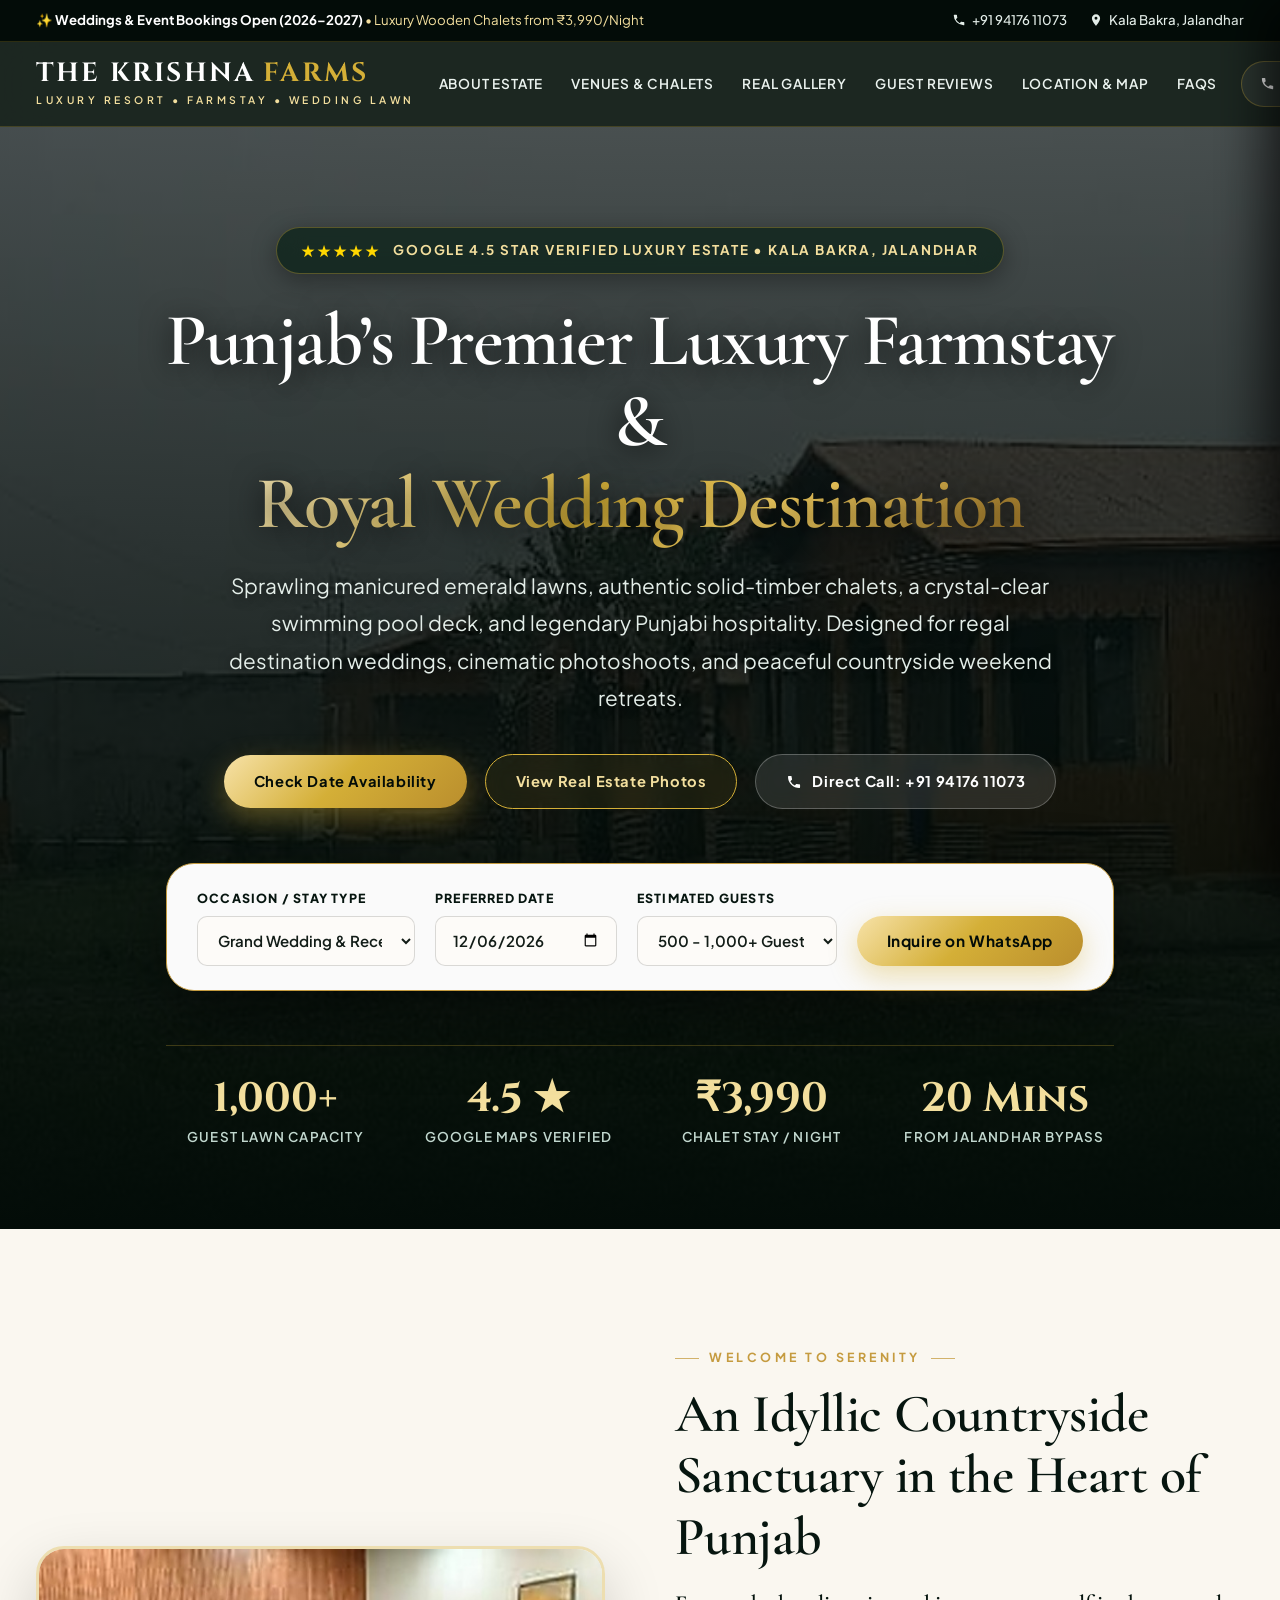
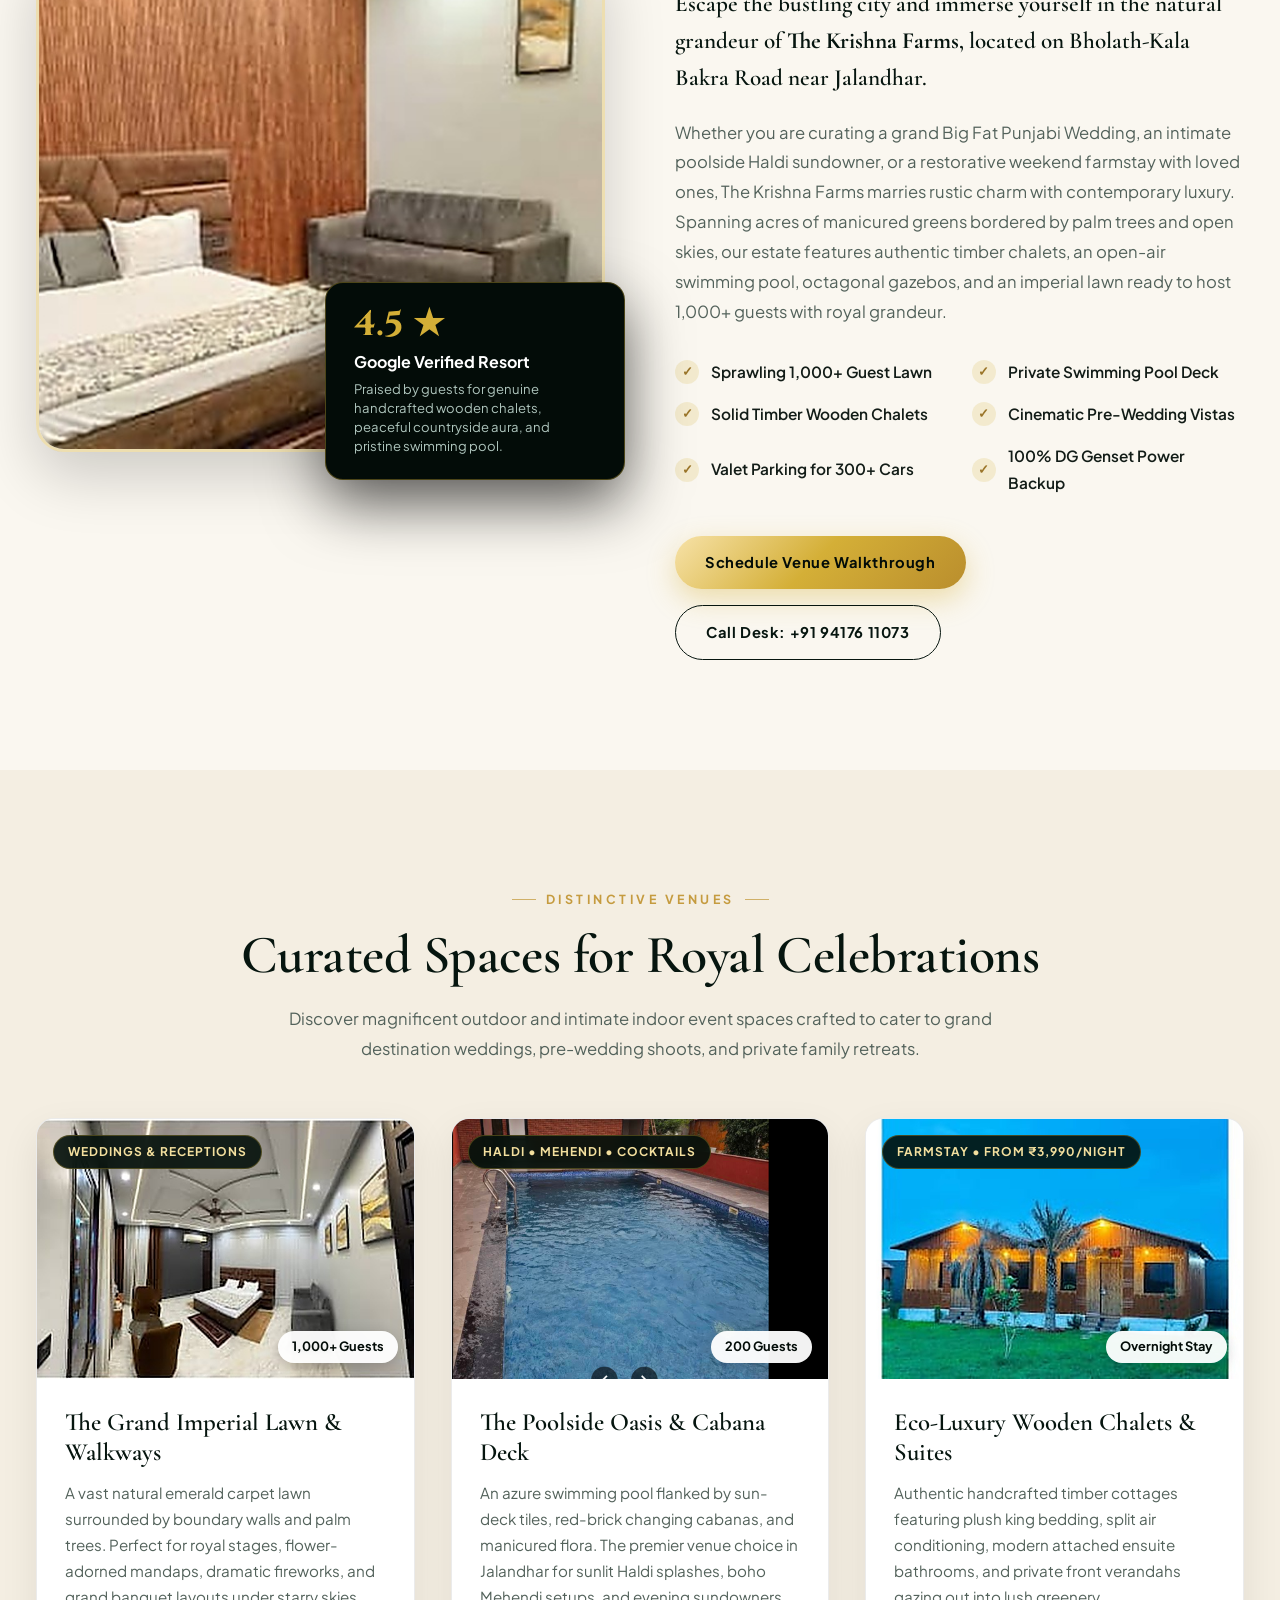
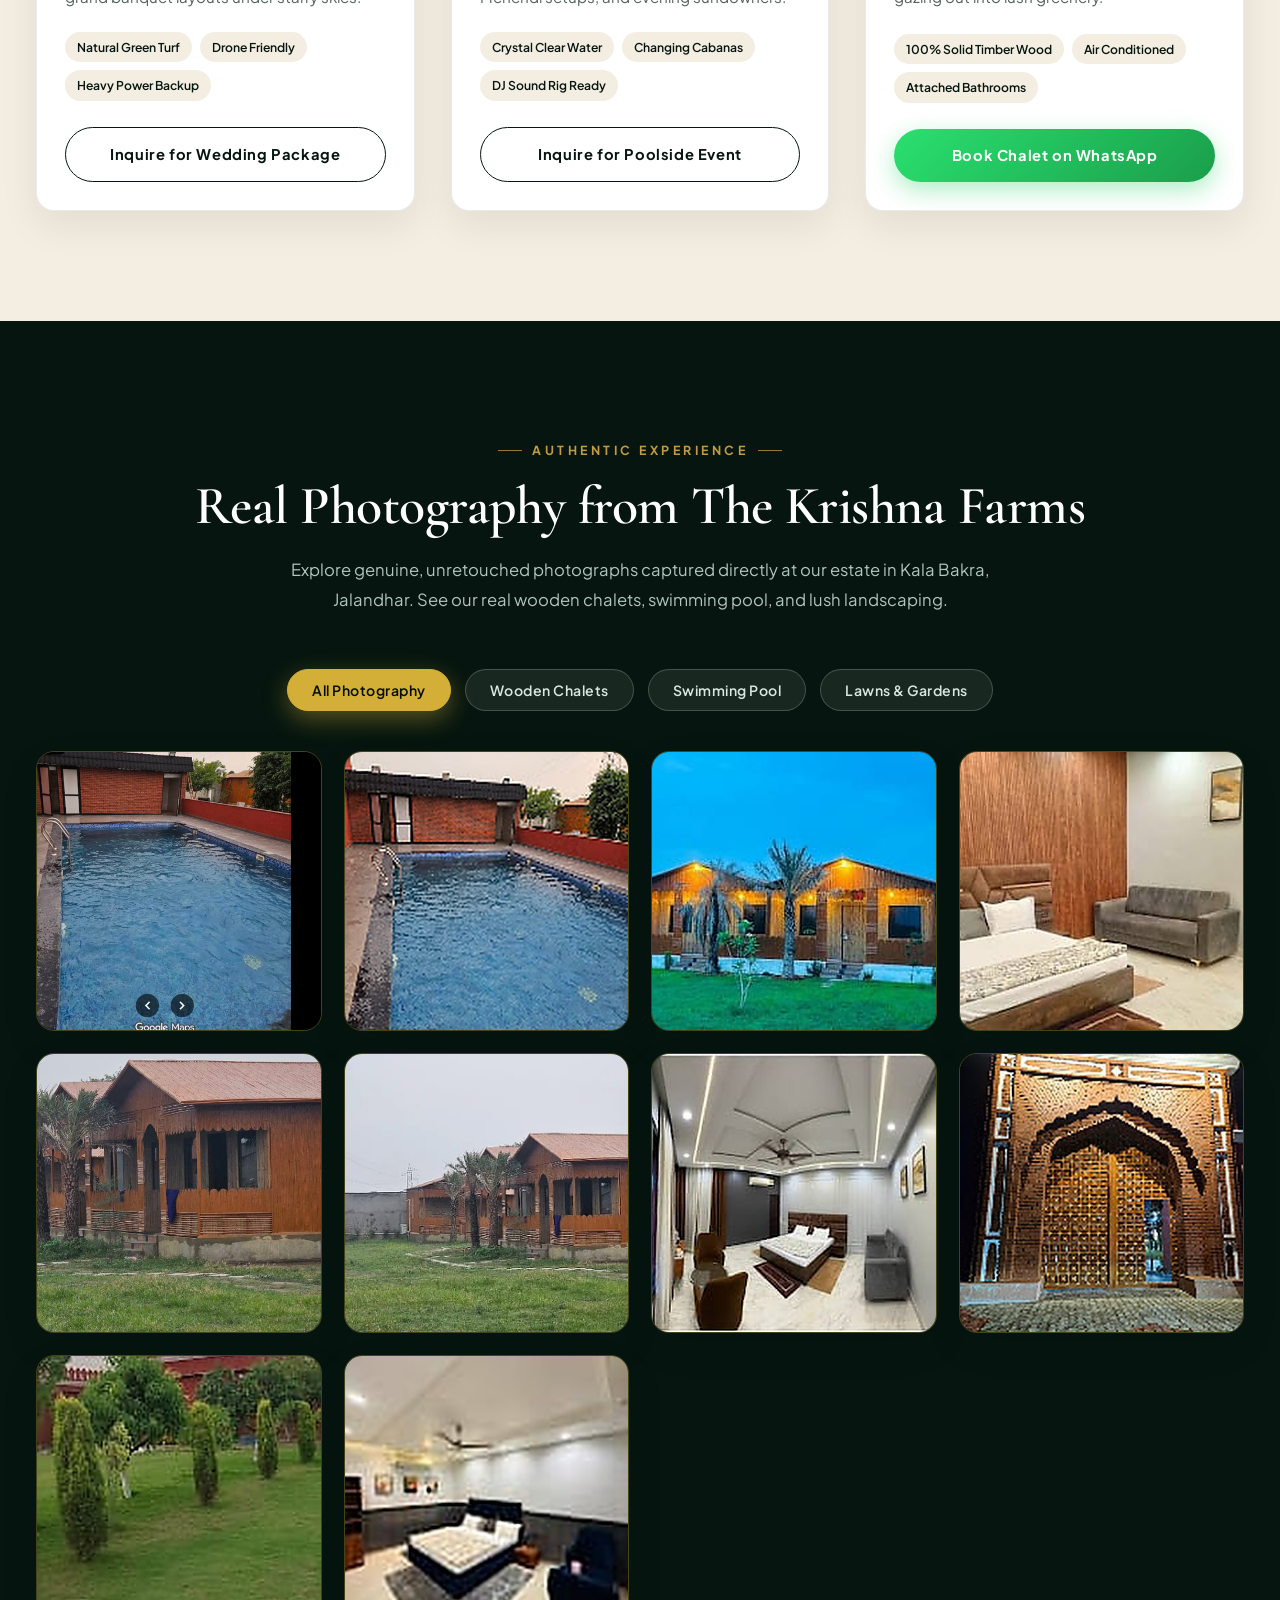
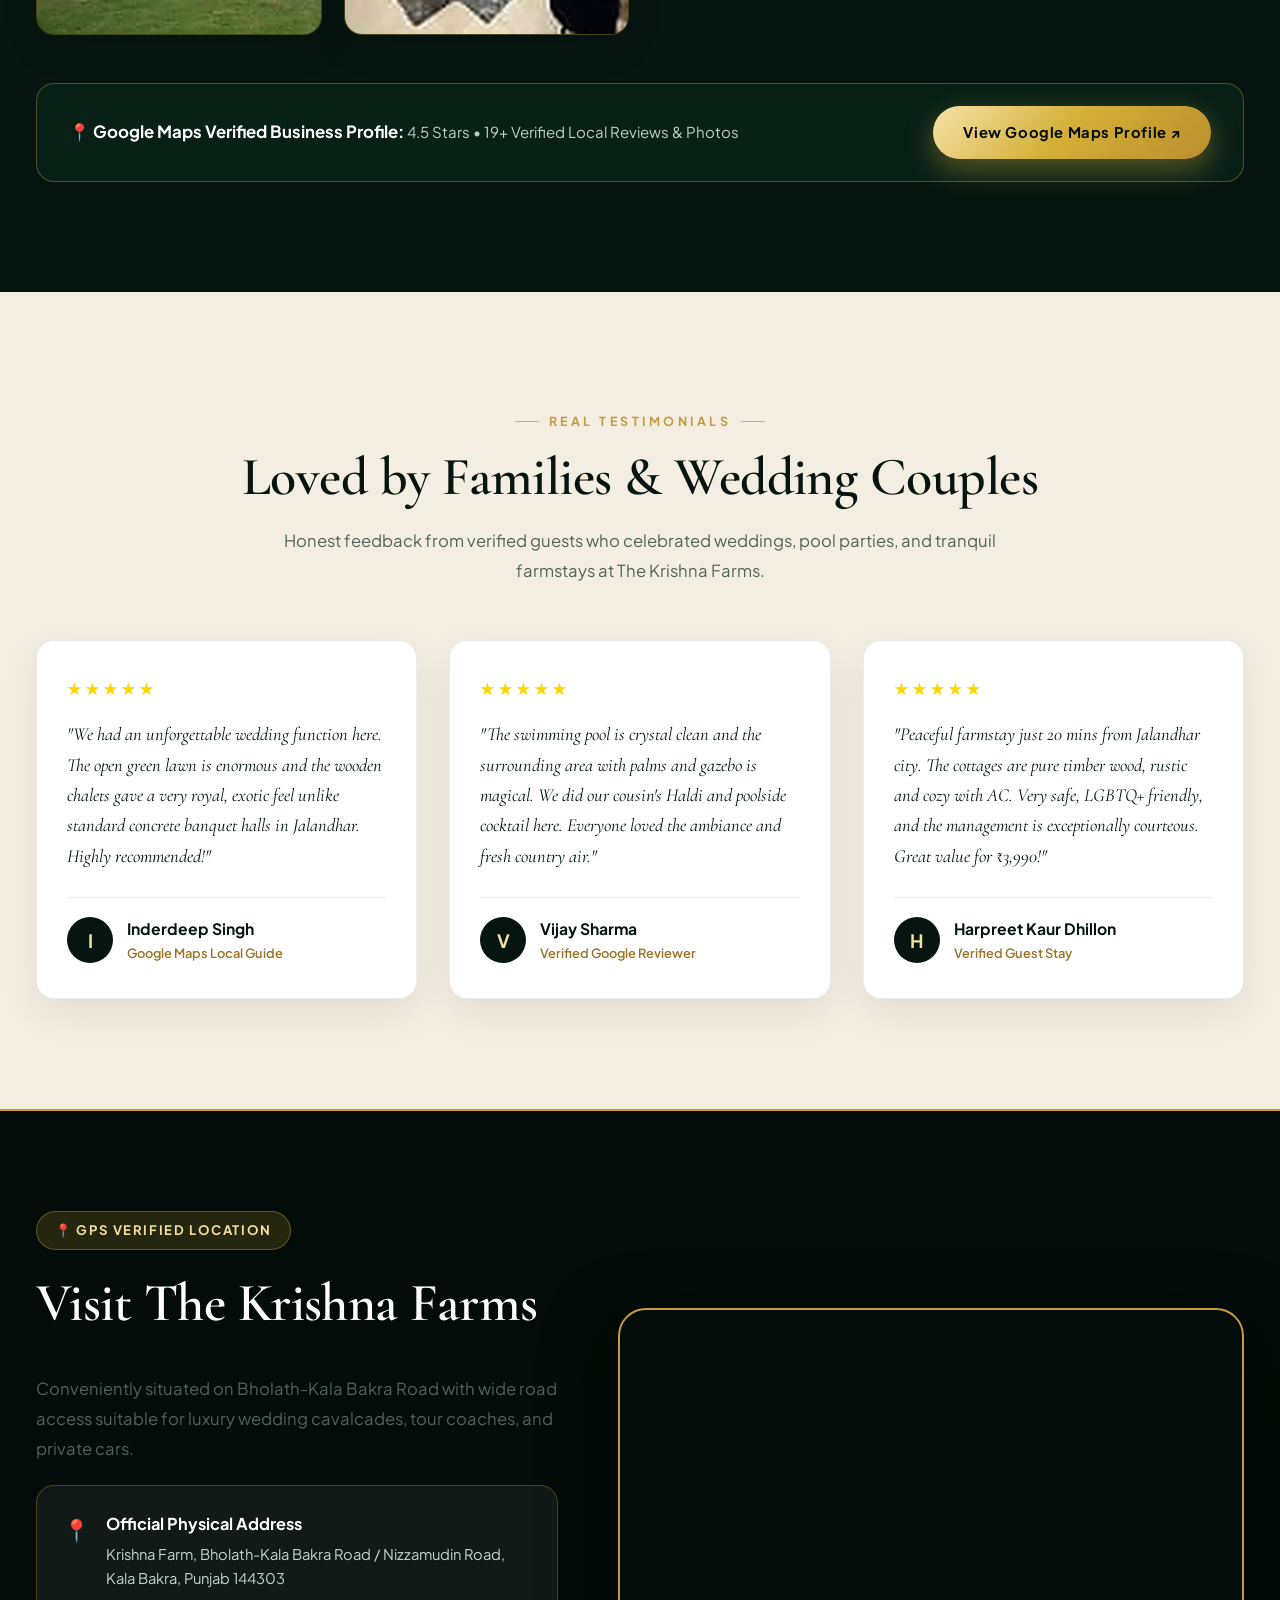
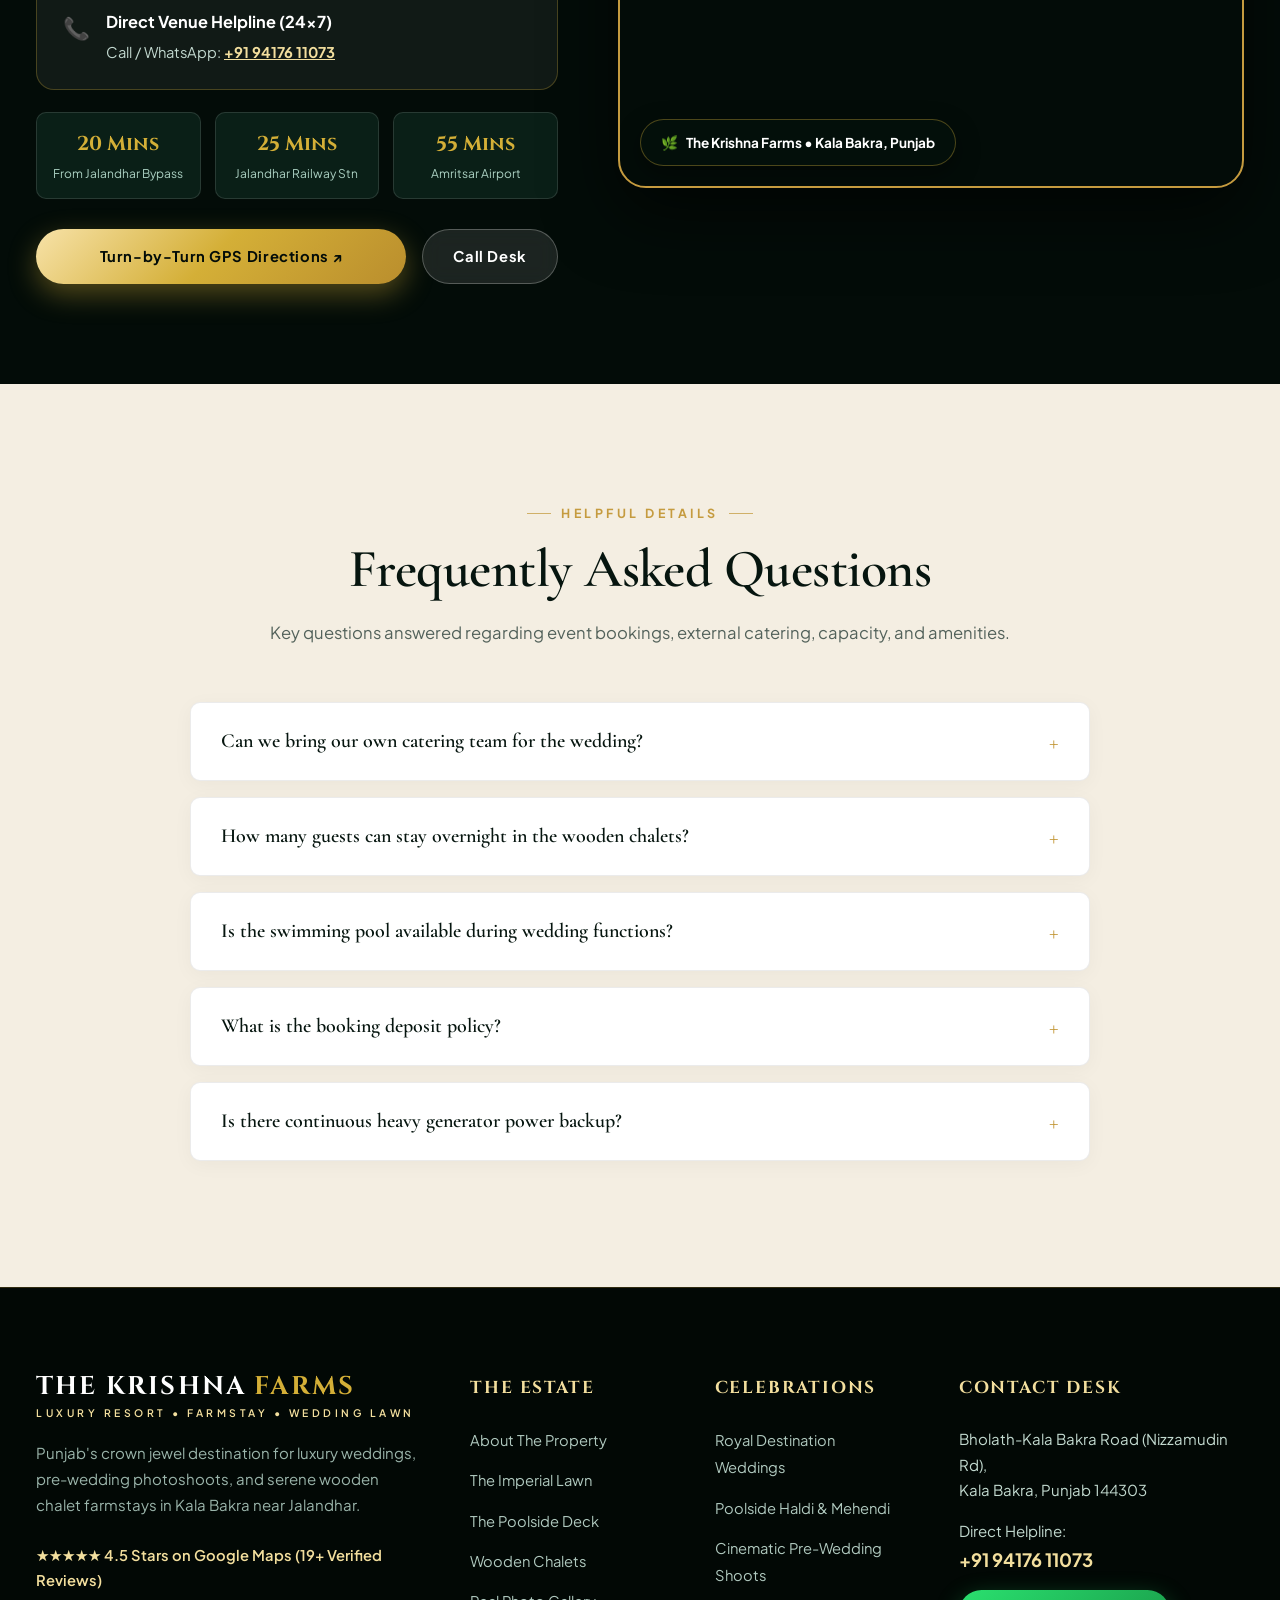
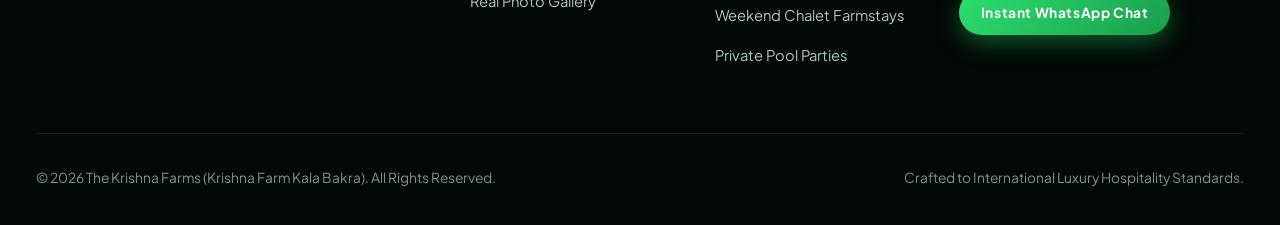
==== index.html @ 69883594 "Initial release: Luxury resort website for The Krishna Farms" ====
<!DOCTYPE html>
<html lang="en">
<head>
  <meta charset="UTF-8">
  <meta name="viewport" content="width=device-width, initial-scale=1.0, maximum-scale=5.0">
  
  <!-- Primary SEO Meta Tags -->
  <title>The Krishna Farms | Luxury Resort, Grand Wedding Estate &amp; Wooden Chalets in Jalandhar</title>
  <meta name="description" content="Welcome to The Krishna Farms, Kala Bakra, Jalandhar. Premier luxury destination wedding venue, sprawling open-air party lawn, crystal swimming pool, and authentic wooden farmstay chalets from ₹3,990/night. Call +91 94176 11073.">
  <meta name="keywords" content="The Krishna Farms, Krishna Farm Jalandhar, Krishna Farm Kala Bakra, Best resort in Jalandhar, luxury wedding venue Jalandhar, marriage palace Jalandhar, resort with swimming pool in Jalandhar, wooden chalets Punjab, farmstay Jalandhar, pre-wedding shoot location Punjab">
  <meta name="author" content="The Krishna Farms">
  <meta name="robots" content="index, follow, max-image-preview:large, max-snippet:-1, max-video-preview:-1">
  <link rel="canonical" href="https://thekrishnafarms.com/">

  <!-- Open Graph / WhatsApp / Social Sharing -->
  <meta property="og:type" content="website">
  <meta property="og:url" content="https://thekrishnafarms.com/">
  <meta property="og:title" content="The Krishna Farms | Luxury Wedding Resort &amp; Farmstay in Jalandhar">
  <meta property="og:description" content="Experience royal celebrations at The Krishna Farms, Kala Bakra, Jalandhar. Lush manicured lawns, handcrafted wooden cottages, crystal pool deck, and authentic Punjabi hospitality. Call +91 94176 11073.">
  <meta property="og:image" content="assets/whatsapp_hero_cottages.jpg">
  <meta property="og:locale" content="en_IN">

  <!-- Twitter Card -->
  <meta name="twitter:card" content="summary_large_image">
  <meta name="twitter:title" content="The Krishna Farms - Luxury Resort &amp; Wedding Estate">
  <meta name="twitter:description" content="Sprawling green lawns, pool deck, wooden chalets, and royal hospitality at Kala Bakra, Jalandhar, Punjab. Call +91 94176 11073.">
  <meta name="twitter:image" content="assets/whatsapp_hero_cottages.jpg">

  <!-- Google Fonts Preconnect -->
  <link rel="preconnect" href="https://fonts.googleapis.com">
  <link rel="preconnect" href="https://fonts.gstatic.com" crossorigin>

  <!-- Stylesheet -->
  <link rel="stylesheet" href="styles.css">

  <!-- Favicon -->
  <link rel="icon" type="image/svg+xml" href="data:image/svg+xml,<svg xmlns='http://www.w3.org/2000/svg' viewBox='0 0 100 100'><text y='.9em' font-size='90'>🌿</text></svg>">

  <!-- Schema.org JSON-LD Structured Data for Local Business & Resort -->
  <script type="application/ld+json">
  {
    "@context": "https://schema.org",
    "@graph": [
      {
        "@type": ["Resort", "LodgingBusiness", "EventVenue"],
        "@id": "https://thekrishnafarms.com/#business",
        "name": "The Krishna Farms",
        "alternateName": ["Krishna Farm", "Krishna Farm Kala Bakra", "The Krishna Farms Jalandhar"],
        "url": "https://thekrishnafarms.com/",
        "logo": "https://thekrishnafarms.com/assets/whatsapp_hero_cottages.jpg",
        "image": [
          "assets/whatsapp_hero_cottages.jpg",
          "assets/whatsapp_pool_deck.jpg",
          "assets/whatsapp_chalet_exterior.jpg",
          "assets/whatsapp_lawn_path.jpg"
        ],
        "description": "The Krishna Farms is Punjab's premier luxury wedding resort, party lawn, and farmstay located on Bholath-Kala Bakra Road near Jalandhar. Featuring authentic wooden chalets, swimming pool, and sprawling landscaped lawns for 1000+ guests.",
        "telephone": "+91-9417611073",
        "priceRange": "₹3,990 - ₹2,50,000",
        "currenciesAccepted": "INR",
        "paymentAccepted": "Cash, Credit Card, UPI, Net Banking",
        "address": {
          "@type": "PostalAddress",
          "streetAddress": "Bholath-Kala Bakra Road, Nizzamudin Road",
          "addressLocality": "Kala Bakra, near Jalandhar",
          "addressRegion": "Punjab",
          "postalCode": "144303",
          "addressCountry": "IN"
        },
        "geo": {
          "@type": "GeoCoordinates",
          "latitude": 31.4767713,
          "longitude": 75.6214251
        },
        "hasMap": "https://maps.google.com/?q=31.4767713,75.6214251",
        "aggregateRating": {
          "@type": "AggregateRating",
          "ratingValue": "4.5",
          "reviewCount": "19",
          "bestRating": "5",
          "worstRating": "1"
        },
        "amenityFeature": [
          { "@type": "LocationFeatureSpecification", "name": "Swimming Pool", "value": true },
          { "@type": "LocationFeatureSpecification", "name": "Grand Wedding Lawn (1000+ Capacity)", "value": true },
          { "@type": "LocationFeatureSpecification", "name": "Eco-Luxury Wooden Chalets", "value": true },
          { "@type": "LocationFeatureSpecification", "name": "Free Valet Parking", "value": true },
          { "@type": "LocationFeatureSpecification", "name": "Pre-Wedding Shoot Location", "value": true },
          { "@type": "LocationFeatureSpecification", "name": "Air Conditioned Cottages", "value": true },
          { "@type": "LocationFeatureSpecification", "name": "Power Backup & DG Sets", "value": true }
        ],
        "openingHoursSpecification": [
          {
            "@type": "OpeningHoursSpecification",
            "dayOfWeek": ["Monday", "Tuesday", "Wednesday", "Thursday", "Friday", "Saturday", "Sunday"],
            "opens": "00:00",
            "closes": "23:59"
          }
        ]
      },
      {
        "@type": "FAQPage",
        "@id": "https://thekrishnafarms.com/#faq",
        "mainEntity": [
          {
            "@type": "Question",
            "name": "Where is The Krishna Farms located?",
            "acceptedAnswer": {
              "@type": "Answer",
              "text": "The Krishna Farms is located on Bholath-Kala Bakra Road (Nizzamudin Road), Kala Bakra, Punjab 144303, just 20 minutes from the Jalandhar bypass."
            }
          },
          {
            "@type": "Question",
            "name": "What is the direct phone number to book The Krishna Farms?",
            "acceptedAnswer": {
              "@type": "Answer",
              "text": "You can directly call or WhatsApp our venue manager at +91 94176 11073 for bookings and site visits."
            }
          }
        ]
      }
    ]
  }
  </script>
</head>
<body>

  <!-- Top Announcement Ribbon -->
  <div class="top-bar-ribbon">
    <div class="container top-bar-inner">
      <div class="top-promo-tag">
        <span>✨ <strong>Weddings &amp; Event Bookings Open (2026–2027)</strong> • Luxury Wooden Chalets from ₹3,990/Night</span>
      </div>
      <div class="top-bar-contacts">
        <a href="tel:+919417611073" class="top-bar-item">
          <svg width="14" height="14" fill="currentColor" viewBox="0 0 24 24"><path d="M6.62 10.79a15.05 15.05 0 006.59 6.59l2.2-2.2a1 1 0 011.02-.24 11.72 11.72 0 003.68.59 1 1 0 011 1V20a1 1 0 01-1 1A17 17 0 013 4a1 1 0 011-1h3.5a1 1 0 011 1 11.72 11.72 0 00.59 3.68 1 1 0 01-.24 1.02l-2.23 2.09z"/></svg>
          +91 94176 11073
        </a>
        <a href="#location" class="top-bar-item">
          <svg width="14" height="14" fill="currentColor" viewBox="0 0 24 24"><path d="M12 2C8.13 2 5 5.13 5 9c0 5.25 7 13 7 13s7-7.75 7-13c0-3.87-3.13-7-7-7zm0 9.5a2.5 2.5 0 010-5 2.5 2.5 0 010 5z"/></svg>
          Kala Bakra, Jalandhar
        </a>
      </div>
    </div>
  </div>

  <!-- Site Header & Navigation (Clean, Non-Collapsing US Luxury Standard) -->
  <header class="site-header" id="siteHeader">
    <div class="container header-container">
      <a href="#" class="brand-identity">
        <span class="logo-main">THE KRISHNA <span>FARMS</span></span>
        <span class="logo-sub">Luxury Resort • Farmstay • Wedding Lawn</span>
      </a>

      <!-- Desktop Navigation -->
      <nav>
        <ul class="desktop-nav-menu">
          <li><a href="#about" class="nav-link-item">About Estate</a></li>
          <li><a href="#venues" class="nav-link-item">Venues &amp; Chalets</a></li>
          <li><a href="#gallery" class="nav-link-item">Real Gallery</a></li>
          <li><a href="#reviews" class="nav-link-item">Guest Reviews</a></li>
          <li><a href="#location" class="nav-link-item">Location &amp; Map</a></li>
          <li><a href="#faq" class="nav-link-item">FAQs</a></li>
        </ul>
      </nav>

      <!-- Action Buttons -->
      <div class="header-actions">
        <a href="tel:+919417611073" class="phone-quick-chip">
          <svg width="15" height="15" fill="currentColor" viewBox="0 0 24 24"><path d="M6.62 10.79a15.05 15.05 0 006.59 6.59l2.2-2.2a1 1 0 011.02-.24 11.72 11.72 0 003.68.59 1 1 0 011 1V20a1 1 0 01-1 1A17 17 0 013 4a1 1 0 011-1h3.5a1 1 0 011 1 11.72 11.72 0 00.59 3.68 1 1 0 01-.24 1.02l-2.23 2.09z"/></svg>
          +91 94176 11073
        </a>

        <a href="https://wa.me/919417611073?text=Hello%20The%20Krishna%20Farms,%20I%20would%20like%20to%20inquire%20about%20booking%20dates%20and%20rates" target="_blank" class="btn btn-gold" id="headerCtaBtn">
          Reserve Dates
        </a>

        <button class="mobile-menu-trigger" id="mobileMenuOpen" aria-label="Open Navigation">
          <span>☰</span>
          <span>Menu</span>
        </button>
      </div>
    </div>
  </header>

  <!-- Mobile Luxury Slide-Out Drawer -->
  <div class="mobile-drawer-overlay" id="drawerOverlay"></div>
  <aside class="mobile-drawer" id="mobileDrawer" aria-label="Mobile Navigation">
    <div class="drawer-top">
      <div class="brand-identity">
        <span class="logo-main" style="font-size:1.35rem;">THE KRISHNA <span>FARMS</span></span>
        <span class="logo-sub">Kala Bakra, Jalandhar</span>
      </div>
      <button class="drawer-close-btn" id="mobileMenuClose" aria-label="Close Navigation">✕</button>
    </div>

    <ul class="drawer-menu-list">
      <li><a href="#about" class="drawer-link">About The Estate <span>→</span></a></li>
      <li><a href="#venues" class="drawer-link">Venues &amp; Chalets <span>→</span></a></li>
      <li><a href="#gallery" class="drawer-link">Real Photo Gallery <span>→</span></a></li>
      <li><a href="#reviews" class="drawer-link">Guest Reviews (4.5★) <span>→</span></a></li>
      <li><a href="#location" class="drawer-link">Google Maps &amp; Directions <span>→</span></a></li>
      <li><a href="#faq" class="drawer-link">Frequently Asked Questions <span>→</span></a></li>
    </ul>

    <div class="drawer-ctas">
      <a href="tel:+919417611073" class="btn btn-gold" style="width:100%;">
        <svg width="16" height="16" fill="currentColor" viewBox="0 0 24 24"><path d="M6.62 10.79a15.05 15.05 0 006.59 6.59l2.2-2.2a1 1 0 011.02-.24 11.72 11.72 0 003.68.59 1 1 0 011 1V20a1 1 0 01-1 1A17 17 0 013 4a1 1 0 011-1h3.5a1 1 0 011 1 11.72 11.72 0 00.59 3.68 1 1 0 01-.24 1.02l-2.23 2.09z"/></svg>
        Call +91 94176 11073
      </a>
      <a href="https://wa.me/919417611073?text=Hello%20The%20Krishna%20Farms,%20I%20am%20interested%20in%20visiting%20the%20property" target="_blank" class="btn btn-whatsapp" style="width:100%;">
        Chat on WhatsApp
      </a>
    </div>
  </aside>

  <!-- Hero Section -->
  <section class="hero-experience" id="home">
    <div class="container hero-box">
      <div class="hero-trust-badge">
        <span class="stars">★★★★★</span>
        <span class="text">Google 4.5 Star Verified Luxury Estate • Kala Bakra, Jalandhar</span>
      </div>

      <h1 class="hero-headline">
        Punjab’s Premier Luxury Farmstay &amp; <br>
        <span class="gold-text">Royal Wedding Destination</span>
      </h1>

      <p class="hero-lead">
        Sprawling manicured emerald lawns, authentic solid-timber chalets, a crystal-clear swimming pool deck, and legendary Punjabi hospitality. Designed for regal destination weddings, cinematic photoshoots, and peaceful countryside weekend retreats.
      </p>

      <div class="hero-cta-group">
        <a href="https://wa.me/919417611073?text=Hello%20The%20Krishna%20Farms,%20I%20am%20planning%20an%20event%20and%20would%20like%20to%20check%20availability%20and%20rates" target="_blank" class="btn btn-gold">
          Check Date Availability
        </a>
        <a href="#gallery" class="btn btn-outline-gold">
          View Real Estate Photos
        </a>
        <a href="tel:+919417611073" class="btn btn-phone">
          <svg width="16" height="16" fill="currentColor" viewBox="0 0 24 24"><path d="M6.62 10.79a15.05 15.05 0 006.59 6.59l2.2-2.2a1 1 0 011.02-.24 11.72 11.72 0 003.68.59 1 1 0 011 1V20a1 1 0 01-1 1A17 17 0 013 4a1 1 0 011-1h3.5a1 1 0 011 1 11.72 11.72 0 00.59 3.68 1 1 0 01-.24 1.02l-2.23 2.09z"/></svg>
          Direct Call: +91 94176 11073
        </a>
      </div>

      <!-- Quick Concierge Check-in Bar -->
      <div class="concierge-card">
        <form id="heroQuickBookForm" class="concierge-grid">
          <div class="concierge-col">
            <label for="quickEventType" class="concierge-title">Occasion / Stay Type</label>
            <select id="quickEventType" class="concierge-input-control" required>
              <option value="Royal Wedding &amp; Reception">Grand Wedding &amp; Reception (1000+ Guests)</option>
              <option value="Poolside Haldi / Mehendi">Poolside Haldi / Mehendi Sundowner</option>
              <option value="Wooden Chalet Farmstay">Wooden Chalet Farmstay (₹3,990/Night)</option>
              <option value="Pre-Wedding Shoot">Cinematic Pre-Wedding Shoot</option>
              <option value="Private Pool Party">Private Pool Party &amp; DJ Night</option>
            </select>
          </div>

          <div class="concierge-col">
            <label for="quickDate" class="concierge-title">Preferred Date</label>
            <input type="date" id="quickDate" class="concierge-input-control" required>
          </div>

          <div class="concierge-col">
            <label for="quickGuests" class="concierge-title">Estimated Guests</label>
            <select id="quickGuests" class="concierge-input-control">
              <option value="2-10 Guests (Farmstay)">2 - 10 Guests (Chalet Stay)</option>
              <option value="50-150 Guests (Party / Haldi)">50 - 150 Guests (Party / Haldi)</option>
              <option value="200-500 Guests">200 - 500 Guests</option>
              <option value="500-1000+ Guests (Royal Wedding)" selected>500 - 1,000+ Guests (Wedding)</option>
            </select>
          </div>

          <button type="submit" class="btn btn-gold concierge-action-btn">
            Inquire on WhatsApp
          </button>
        </form>
      </div>

      <!-- Hero Key Prestige Numbers -->
      <div class="hero-prestige-ribbon">
        <div class="prestige-box">
          <span class="prestige-number">1,000+</span>
          <span class="prestige-label">Guest Lawn Capacity</span>
        </div>
        <div class="prestige-box">
          <span class="prestige-number">4.5 ★</span>
          <span class="prestige-label">Google Maps Verified</span>
        </div>
        <div class="prestige-box">
          <span class="prestige-number">₹3,990</span>
          <span class="prestige-label">Chalet Stay / Night</span>
        </div>
        <div class="prestige-box">
          <span class="prestige-number">20 Mins</span>
          <span class="prestige-label">From Jalandhar Bypass</span>
        </div>
      </div>
    </div>
  </section>

  <!-- About Estate Section -->
  <section class="section-space" id="about">
    <div class="container">
      <div class="about-showcase-grid reveal-on-scroll">
        <div class="about-gallery-stack">
          <div class="about-hero-image-wrap">
            <img src="assets/chalet_timber_facade.jpg" alt="The Krishna Farms handcrafted timber wooden chalet in Kala Bakra Jalandhar" loading="lazy">
          </div>
          <div class="about-floating-card">
            <div class="rating">4.5 ★</div>
            <div class="heading">Google Verified Resort</div>
            <p class="detail">Praised by guests for genuine handcrafted wooden chalets, peaceful countryside aura, and pristine swimming pool.</p>
          </div>
        </div>

        <div class="about-text-column">
          <span class="luxury-tag">Welcome to Serenity</span>
          <h2 class="section-title">An Idyllic Countryside Sanctuary in the Heart of Punjab</h2>
          <p class="lead-text">
            Escape the bustling city and immerse yourself in the natural grandeur of <strong>The Krishna Farms</strong>, located on Bholath-Kala Bakra Road near Jalandhar.
          </p>
          <p class="section-desc" style="margin-bottom:20px;">
            Whether you are curating a grand Big Fat Punjabi Wedding, an intimate poolside Haldi sundowner, or a restorative weekend farmstay with loved ones, The Krishna Farms marries rustic charm with contemporary luxury. Spanning acres of manicured greens bordered by palm trees and open skies, our estate features authentic timber chalets, an open-air swimming pool, octagonal gazebos, and an imperial lawn ready to host 1,000+ guests with royal grandeur.
          </p>

          <div class="amenity-pillars-grid">
            <div class="pillar-item">
              <span class="pillar-bullet">✓</span>
              <span>Sprawling 1,000+ Guest Lawn</span>
            </div>
            <div class="pillar-item">
              <span class="pillar-bullet">✓</span>
              <span>Private Swimming Pool Deck</span>
            </div>
            <div class="pillar-item">
              <span class="pillar-bullet">✓</span>
              <span>Solid Timber Wooden Chalets</span>
            </div>
            <div class="pillar-item">
              <span class="pillar-bullet">✓</span>
              <span>Cinematic Pre-Wedding Vistas</span>
            </div>
            <div class="pillar-item">
              <span class="pillar-bullet">✓</span>
              <span>Valet Parking for 300+ Cars</span>
            </div>
            <div class="pillar-item">
              <span class="pillar-bullet">✓</span>
              <span>100% DG Genset Power Backup</span>
            </div>
          </div>

          <div style="display:flex; flex-wrap:wrap; gap:16px;">
            <a href="https://wa.me/919417611073?text=Hello%20The%20Krishna%20Farms,%20I%20want%20to%20plan%20a%20personal%20venue%20walkthrough" target="_blank" class="btn btn-gold">
              Schedule Venue Walkthrough
            </a>
            <a href="tel:+919417611073" class="btn btn-outline-dark">
              Call Desk: +91 94176 11073
            </a>
          </div>
        </div>
      </div>
    </div>
  </section>

  <!-- Venues & Spaces (Using Enhanced WhatsApp Photography) -->
  <section class="section-space surface-sand" id="venues">
    <div class="container">
      <div class="section-header reveal-on-scroll">
        <span class="luxury-tag">Distinctive Venues</span>
        <h2 class="section-title">Curated Spaces for Royal Celebrations</h2>
        <p class="section-desc">
          Discover magnificent outdoor and intimate indoor event spaces crafted to cater to grand destination weddings, pre-wedding shoots, and private family retreats.
        </p>
      </div>

      <div class="venues-card-grid">
        <!-- Venue 1: Imperial Wedding Lawn -->
        <article class="venue-card-item reveal-on-scroll">
          <div class="venue-visual-frame">
            <img src="assets/whatsapp_lawn_path.jpg" alt="The Imperial Wedding Lawn and Stone Pathway at Krishna Farm" loading="lazy">
            <span class="venue-pill-badge">Weddings &amp; Receptions</span>
            <span class="venue-guest-pill">1,000+ Guests</span>
          </div>
          <div class="venue-body">
            <h3 class="venue-title">The Grand Imperial Lawn &amp; Walkways</h3>
            <p class="venue-narrative">
              A vast natural emerald carpet lawn surrounded by boundary walls and palm trees. Perfect for royal stages, flower-adorned mandaps, dramatic fireworks, and grand banquet layouts under starry skies.
            </p>
            <div class="venue-pills-wrap">
              <span class="venue-micro-tag">Natural Green Turf</span>
              <span class="venue-micro-tag">Drone Friendly</span>
              <span class="venue-micro-tag">Heavy Power Backup</span>
            </div>
            <a href="https://wa.me/919417611073?text=Hello%20The%20Krishna%20Farms,%20I%20want%20to%20inquire%20about%20booking%20the%20Grand%20Lawn%20for%20a%20wedding" target="_blank" class="btn btn-outline-dark" style="margin-top:auto;">
              Inquire for Wedding Package
            </a>
          </div>
        </article>

        <!-- Venue 2: Poolside Oasis -->
        <article class="venue-card-item reveal-on-scroll">
          <div class="venue-visual-frame">
            <img src="assets/pool_crystal_deck.png" alt="Crystal Swimming Pool Deck at The Krishna Farms" loading="lazy">
            <span class="venue-pill-badge">Haldi • Mehendi • Cocktails</span>
            <span class="venue-guest-pill">200 Guests</span>
          </div>
          <div class="venue-body">
            <h3 class="venue-title">The Poolside Oasis &amp; Cabana Deck</h3>
            <p class="venue-narrative">
              An azure swimming pool flanked by sun-deck tiles, red-brick changing cabanas, and manicured flora. The premier venue choice in Jalandhar for sunlit Haldi splashes, boho Mehendi setups, and evening sundowners.
            </p>
            <div class="venue-pills-wrap">
              <span class="venue-micro-tag">Crystal Clear Water</span>
              <span class="venue-micro-tag">Changing Cabanas</span>
              <span class="venue-micro-tag">DJ Sound Rig Ready</span>
            </div>
            <a href="https://wa.me/919417611073?text=Hello%20The%20Krishna%20Farms,%20I%20am%20interested%20in%20booking%20the%20Poolside%20Deck%20for%20Haldi/Mehendi" target="_blank" class="btn btn-outline-dark" style="margin-top:auto;">
              Inquire for Poolside Event
            </a>
          </div>
        </article>

        <!-- Venue 3: Eco Wooden Chalets -->
        <article class="venue-card-item reveal-on-scroll">
          <div class="venue-visual-frame">
            <img src="assets/chalet_twilight_illuminated.jpg" alt="Authentic Eco-Luxury Wooden Chalets at Krishna Farm" loading="lazy">
            <span class="venue-pill-badge">Farmstay • From ₹3,990/Night</span>
            <span class="venue-guest-pill">Overnight Stay</span>
          </div>
          <div class="venue-body">
            <h3 class="venue-title">Eco-Luxury Wooden Chalets &amp; Suites</h3>
            <p class="venue-narrative">
              Authentic handcrafted timber cottages featuring plush king bedding, split air conditioning, modern attached ensuite bathrooms, and private front verandahs gazing out into lush greenery.
            </p>
            <div class="venue-pills-wrap">
              <span class="venue-micro-tag">100% Solid Timber Wood</span>
              <span class="venue-micro-tag">Air Conditioned</span>
              <span class="venue-micro-tag">Attached Bathrooms</span>
            </div>
            <a href="https://wa.me/919417611073?text=Hi%20The%20Krishna%20Farms,%20I%20want%20to%20reserve%20a%20wooden%20chalet%20staycation" target="_blank" class="btn btn-whatsapp" style="margin-top:auto;">
              Book Chalet on WhatsApp
            </a>
          </div>
        </article>
      </div>
    </div>
  </section>

  <!-- Real Photo Gallery (Authentic High Quality User Images) -->
  <section class="section-space surface-dark" id="gallery">
    <div class="container">
      <div class="section-header reveal-on-scroll">
        <span class="luxury-tag">Authentic Experience</span>
        <h2 class="section-title">Real Photography from The Krishna Farms</h2>
        <p class="section-desc">
          Explore genuine, unretouched photographs captured directly at our estate in Kala Bakra, Jalandhar. See our real wooden chalets, swimming pool, and lush landscaping.
        </p>
      </div>

      <!-- Filter Tabs -->
      <div class="gallery-tab-row reveal-on-scroll">
        <button class="gallery-filter-tab active" data-filter="all">All Photography</button>
        <button class="gallery-filter-tab" data-filter="chalets">Wooden Chalets</button>
        <button class="gallery-filter-tab" data-filter="pool">Swimming Pool</button>
        <button class="gallery-filter-tab" data-filter="lawn">Lawns &amp; Gardens</button>
      </div>

      <!-- Gallery Grid -->
      <div class="gallery-masonry-grid" id="estateGallery">
        <!-- Pool Photos (ONLY POOL) -->
        <div class="gallery-box-item" data-category="pool" data-src="assets/pool_crystal_deck.png" data-caption="Crystal swimming pool with tiled sun deck, poolside loungers, and red-brick cabanas at The Krishna Farms">
          <img src="assets/pool_crystal_deck.png" alt="Crystal Swimming Pool Deck and Cabanas" loading="lazy">
          <div class="gallery-hover-overlay">
            <h4 class="gallery-item-title">Crystal Pool &amp; Cabana Deck</h4>
            <span class="gallery-action-tag">Click to expand ↗</span>
          </div>
        </div>

        <div class="gallery-box-item" data-category="pool" data-src="assets/pool_blue_water.jpg" data-caption="Clean blue swimming pool water and poolside deck for cocktail and Haldi parties">
          <img src="assets/pool_blue_water.jpg" alt="Swimming Pool Azure Waters" loading="lazy">
          <div class="gallery-hover-overlay">
            <h4 class="gallery-item-title">Azure Pool Waters</h4>
            <span class="gallery-action-tag">Click to expand ↗</span>
          </div>
        </div>

        <!-- Wooden Chalets Photos (ONLY CHALETS / ROOMS) -->
        <div class="gallery-box-item" data-category="chalets" data-src="assets/chalet_twilight_illuminated.jpg" data-caption="Handcrafted wooden chalets illuminated with festive warm lights and front lawn garden">
          <img src="assets/chalet_twilight_illuminated.jpg" alt="Illuminated Wooden Chalets at Dusk" loading="lazy">
          <div class="gallery-hover-overlay">
            <h4 class="gallery-item-title">Illuminated Chalets at Dusk</h4>
            <span class="gallery-action-tag">Click to expand ↗</span>
          </div>
        </div>

        <div class="gallery-box-item" data-category="chalets" data-src="assets/chalet_timber_facade.jpg" data-caption="Solid timber wood chalet exterior suite with private sit-out verandah">
          <img src="assets/chalet_timber_facade.jpg" alt="Timber Wood Chalet Suite" loading="lazy">
          <div class="gallery-hover-overlay">
            <h4 class="gallery-item-title">Solid Timber Chalet Suite</h4>
            <span class="gallery-action-tag">Click to expand ↗</span>
          </div>
        </div>

        <div class="gallery-box-item" data-category="chalets" data-src="assets/chalet_rustic_suite.png" data-caption="Eco-luxury wooden chalets surrounded by nature in Kala Bakra, Jalandhar">
          <img src="assets/chalet_rustic_suite.png" alt="Rustic Countryside Wooden Chalet" loading="lazy">
          <div class="gallery-hover-overlay">
            <h4 class="gallery-item-title">Rustic Countryside Chalet</h4>
            <span class="gallery-action-tag">Click to expand ↗</span>
          </div>
        </div>

        <!-- Lawns & Gardens Photos (ONLY LAWNS / GARDENS / GAZEBO) -->
        <div class="gallery-box-item" data-category="lawn" data-src="assets/lawn_estate_panorama.jpg" data-caption="Grand wedding lawn and rustic pagoda gazebo panorama at The Krishna Farms">
          <img src="assets/lawn_estate_panorama.jpg" alt="Grand Wedding Lawn Panorama" loading="lazy">
          <div class="gallery-hover-overlay">
            <h4 class="gallery-item-title">Grand Wedding Lawn Panorama</h4>
            <span class="gallery-action-tag">Click to expand ↗</span>
          </div>
        </div>

        <div class="gallery-box-item" data-category="lawn" data-src="assets/lawn_stone_walkway.jpg" data-caption="Manicured emerald green lawn with stone pathway and open blue skies">
          <img src="assets/lawn_stone_walkway.jpg" alt="Manicured Wedding Lawn and Stone Pathway" loading="lazy">
          <div class="gallery-hover-overlay">
            <h4 class="gallery-item-title">Emerald Lawn &amp; Walkways</h4>
            <span class="gallery-action-tag">Click to expand ↗</span>
          </div>
        </div>

        <div class="gallery-box-item" data-category="lawn" data-src="assets/gazebo_pagoda_garden.jpg" data-caption="Rustic octagonal pagoda gazebo bordered by lush green shade trees">
          <img src="assets/gazebo_pagoda_garden.jpg" alt="Octagonal Pagoda Gazebo" loading="lazy">
          <div class="gallery-hover-overlay">
            <h4 class="gallery-item-title">Pagoda Gazebo &amp; Trees</h4>
            <span class="gallery-action-tag">Click to expand ↗</span>
          </div>
        </div>

        <div class="gallery-box-item" data-category="lawn" data-src="assets/garden_palms_vertical.jpg" data-caption="Date palms and lush landscaped greenery for cinematic pre-wedding photography">
          <img src="assets/garden_palms_vertical.jpg" alt="Date Palms and Landscaped Greenery" loading="lazy">
          <div class="gallery-hover-overlay">
            <h4 class="gallery-item-title">Date Palms &amp; Greenery</h4>
            <span class="gallery-action-tag">Click to expand ↗</span>
          </div>
        </div>

        <div class="gallery-box-item" data-category="lawn" data-src="assets/estate_arrival_gate.jpg" data-caption="Scenic estate arrival driveway and private gated entry at Kala Bakra, Jalandhar">
          <img src="assets/estate_arrival_gate.jpg" alt="Scenic Estate Arrival Driveway" loading="lazy">
          <div class="gallery-hover-overlay">
            <h4 class="gallery-item-title">Estate Arrival Driveway</h4>
            <span class="gallery-action-tag">Click to expand ↗</span>
          </div>
        </div>
      </div>

      <!-- Google Verified Strip -->
      <div class="google-verified-banner reveal-on-scroll">
        <div>
          <strong style="color:#ffffff; font-size:1.05rem;">📍 Google Maps Verified Business Profile:</strong>
          <span style="color:#b5d4c8; font-size:0.94rem;"> 4.5 Stars • 19+ Verified Local Reviews &amp; Photos</span>
        </div>
        <a href="https://www.google.com/maps/place/Krishna+Farm/@31.4767713,75.6214251,17z/data=!4m6!3m5!1s0x391a55601198fdd1:0x2ca9aba401c0f0ae!8m2!3d31.4767713!4d75.6214251!16s%2Fg%2F11b6_60x6j" target="_blank" class="btn btn-gold">
          View Google Maps Profile ↗
        </a>
      </div>
    </div>
  </section>

  <!-- Google Reviews (Social Proof) -->
  <section class="section-space surface-sand" id="reviews">
    <div class="container">
      <div class="section-header reveal-on-scroll">
        <span class="luxury-tag">Real Testimonials</span>
        <h2 class="section-title">Loved by Families &amp; Wedding Couples</h2>
        <p class="section-desc">
          Honest feedback from verified guests who celebrated weddings, pool parties, and tranquil farmstays at The Krishna Farms.
        </p>
      </div>

      <div class="reviews-grid-row">
        <div class="review-card-item reveal-on-scroll">
          <div class="review-card-stars">★★★★★</div>
          <p class="review-card-quote">
            "We had an unforgettable wedding function here. The open green lawn is enormous and the wooden chalets gave a very royal, exotic feel unlike standard concrete banquet halls in Jalandhar. Highly recommended!"
          </p>
          <div class="reviewer-profile">
            <div class="reviewer-initial">I</div>
            <div>
              <div class="reviewer-fullname">Inderdeep Singh</div>
              <div class="reviewer-badge-info">Google Maps Local Guide</div>
            </div>
          </div>
        </div>

        <div class="review-card-item reveal-on-scroll">
          <div class="review-card-stars">★★★★★</div>
          <p class="review-card-quote">
            "The swimming pool is crystal clean and the surrounding area with palms and gazebo is magical. We did our cousin's Haldi and poolside cocktail here. Everyone loved the ambiance and fresh country air."
          </p>
          <div class="reviewer-profile">
            <div class="reviewer-initial">V</div>
            <div>
              <div class="reviewer-fullname">Vijay Sharma</div>
              <div class="reviewer-badge-info">Verified Google Reviewer</div>
            </div>
          </div>
        </div>

        <div class="review-card-item reveal-on-scroll">
          <div class="review-card-stars">★★★★★</div>
          <p class="review-card-quote">
            "Peaceful farmstay just 20 mins from Jalandhar city. The cottages are pure timber wood, rustic and cozy with AC. Very safe, LGBTQ+ friendly, and the management is exceptionally courteous. Great value for ₹3,990!"
          </p>
          <div class="reviewer-profile">
            <div class="reviewer-initial">H</div>
            <div>
              <div class="reviewer-fullname">Harpreet Kaur Dhillon</div>
              <div class="reviewer-badge-info">Verified Guest Stay</div>
            </div>
          </div>
        </div>
      </div>
    </div>
  </section>

  <!-- LIVE GOOGLE MAPS PREVIEW & ARRIVAL GUIDE (User Requested at Website Bottom) -->
  <section class="maps-preview-section" id="location">
    <div class="container">
      <div class="maps-preview-layout reveal-on-scroll">
        <!-- Guidance Card -->
        <div class="maps-guidance-card">
          <div class="maps-location-pill">📍 GPS Verified Location</div>
          <h2 class="section-title">Visit The Krishna Farms</h2>
          <p class="section-desc" style="margin-bottom:0;">
            Conveniently situated on Bholath-Kala Bakra Road with wide road access suitable for luxury wedding cavalcades, tour coaches, and private cars.
          </p>

          <div class="official-address-card">
            <div class="address-item-row">
              <span class="address-icon-badge">📍</span>
              <div class="address-content-wrap">
                <strong>Official Physical Address</strong>
                <p>Krishna Farm, Bholath-Kala Bakra Road / Nizzamudin Road, Kala Bakra, Punjab 144303</p>
              </div>
            </div>

            <div class="address-item-row">
              <span class="address-icon-badge">📞</span>
              <div class="address-content-wrap">
                <strong>Direct Venue Helpline (24x7)</strong>
                <p>Call / WhatsApp: <a href="tel:+919417611073">+91 94176 11073</a></p>
              </div>
            </div>
          </div>

          <!-- Travel Times -->
          <div class="travel-matrix">
            <div class="travel-node">
              <div class="duration">20 Mins</div>
              <div class="route">From Jalandhar Bypass</div>
            </div>
            <div class="travel-node">
              <div class="duration">25 Mins</div>
              <div class="route">Jalandhar Railway Stn</div>
            </div>
            <div class="travel-node">
              <div class="duration">55 Mins</div>
              <div class="route">Amritsar Airport</div>
            </div>
          </div>

          <div style="display:flex; flex-wrap:wrap; gap:16px; margin-top:8px;">
            <a href="https://www.google.com/maps/dir//Krishna+Farm,+Nizzamudin+Road,+Kala+Bakra,+Punjab+144303/@31.4767713,75.6214251,17z" target="_blank" class="btn btn-gold" style="flex:1;">
              Turn-by-Turn GPS Directions ↗
            </a>
            <a href="tel:+919417611073" class="btn btn-phone">
              Call Desk
            </a>
          </div>
        </div>

        <!-- Embedded Interactive Google Maps -->
        <div class="live-map-window">
          <iframe 
            src="https://maps.google.com/maps?q=31.4767713,75.6214251&hl=en&z=15&output=embed" 
            allowfullscreen="" 
            loading="lazy" 
            referrerpolicy="no-referrer-when-downgrade"
            title="The Krishna Farms Google Maps Location">
          </iframe>
          <div class="map-badge-tag">
            <span>🌿</span>
            <span>The Krishna Farms • Kala Bakra, Punjab</span>
          </div>
        </div>
      </div>
    </div>
  </section>

  <!-- Frequently Asked Questions -->
  <section class="section-space surface-sand" id="faq">
    <div class="container">
      <div class="section-header reveal-on-scroll">
        <span class="luxury-tag">Helpful Details</span>
        <h2 class="section-title">Frequently Asked Questions</h2>
        <p class="section-desc">
          Key questions answered regarding event bookings, external catering, capacity, and amenities.
        </p>
      </div>

      <div class="faq-box-wrap reveal-on-scroll">
        <div class="faq-panel-item">
          <button class="faq-toggle-header">
            Can we bring our own catering team for the wedding?
            <span class="faq-chevron">+</span>
          </button>
          <div class="faq-body-drawer">
            Yes! While we offer delicious royal Punjabi and multi-cuisine in-house catering packages, we also allow clients to bring their own preferred external catering partners upon prior booking approval.
          </div>
        </div>

        <div class="faq-panel-item">
          <button class="faq-toggle-header">
            How many guests can stay overnight in the wooden chalets?
            <span class="faq-chevron">+</span>
          </button>
          <div class="faq-body-drawer">
            Our luxury wooden chalets can comfortably accommodate 15-25 guests with extra bedding. For larger wedding parties requiring more rooms, we coordinate seamless stay packages with premium partner hotels in Jalandhar.
          </div>
        </div>

        <div class="faq-panel-item">
          <button class="faq-toggle-header">
            Is the swimming pool available during wedding functions?
            <span class="faq-chevron">+</span>
          </button>
          <div class="faq-body-drawer">
            Yes, the poolside deck is an integral part of the estate! It is specially decorated for Haldi, Mehendi, cocktail hours, and pool parties with ambient lighting and cabana seating.
          </div>
        </div>

        <div class="faq-panel-item">
          <button class="faq-toggle-header">
            What is the booking deposit policy?
            <span class="faq-chevron">+</span>
          </button>
          <div class="faq-body-drawer">
            A 30% advance deposit secures your preferred event date. Farmstay chalets booked directly can be rescheduled up to 48 hours prior to check-in subject to availability.
          </div>
        </div>

        <div class="faq-panel-item">
          <button class="faq-toggle-header">
            Is there continuous heavy generator power backup?
            <span class="faq-chevron">+</span>
          </button>
          <div class="faq-body-drawer">
            Yes, The Krishna Farms is backed by industrial silent DG Genset generators to guarantee 100% uninterrupted power for heavy DJ sound rigs, stage lighting, air conditioning, and celebrations.
          </div>
        </div>
      </div>
    </div>
  </section>

  <!-- Grand Footer -->
  <footer class="grand-footer">
    <div class="container">
      <div class="footer-columns-wrap">
        <div>
          <div class="brand-identity">
            <span class="logo-main" style="font-size:1.6rem;">THE KRISHNA <span>FARMS</span></span>
            <span class="logo-sub">Luxury Resort • Farmstay • Wedding Lawn</span>
          </div>
          <p class="footer-bio-p">
            Punjab's crown jewel destination for luxury weddings, pre-wedding photoshoots, and serene wooden chalet farmstays in Kala Bakra near Jalandhar.
          </p>
          <div style="color:var(--gold-light); font-size:0.92rem; font-weight:600;">
            ★★★★★ 4.5 Stars on Google Maps (19+ Verified Reviews)
          </div>
        </div>

        <div>
          <h4 class="footer-block-title">The Estate</h4>
          <ul class="footer-menu-links">
            <li><a href="#about">About The Property</a></li>
            <li><a href="#venues">The Imperial Lawn</a></li>
            <li><a href="#venues">The Poolside Deck</a></li>
            <li><a href="#venues">Wooden Chalets</a></li>
            <li><a href="#gallery">Real Photo Gallery</a></li>
          </ul>
        </div>

        <div>
          <h4 class="footer-block-title">Celebrations</h4>
          <ul class="footer-menu-links">
            <li><a href="#venues">Royal Destination Weddings</a></li>
            <li><a href="#venues">Poolside Haldi &amp; Mehendi</a></li>
            <li><a href="#venues">Cinematic Pre-Wedding Shoots</a></li>
            <li><a href="#venues">Weekend Chalet Farmstays</a></li>
            <li><a href="#venues">Private Pool Parties</a></li>
          </ul>
        </div>

        <div>
          <h4 class="footer-block-title">Contact Desk</h4>
          <div class="footer-contact-block">
            <p>
              Bholath-Kala Bakra Road (Nizzamudin Rd),<br>
              Kala Bakra, Punjab 144303
            </p>
            <p>
              Direct Helpline:<br>
              <a href="tel:+919417611073" style="color:var(--gold-light); font-size:1.15rem; font-weight:700;">+91 94176 11073</a>
            </p>
            <a href="https://wa.me/919417611073?text=Hello%20The%20Krishna%20Farms,%20please%20send%20brochure%20and%20rates" target="_blank" class="btn btn-whatsapp" style="padding:11px 22px; font-size:0.86rem; align-self:flex-start;">
              Instant WhatsApp Chat
            </a>
          </div>
        </div>
      </div>

      <div class="footer-bottom-line">
        <p>© 2026 The Krishna Farms (Krishna Farm Kala Bakra). All Rights Reserved.</p>
        <p>Crafted to International Luxury Hospitality Standards.</p>
      </div>
    </div>
  </footer>

  <!-- Fixed Mobile Bottom Action Bar (Call + WhatsApp + Directions) -->
  <nav class="fixed-mobile-bar" aria-label="Quick Mobile Actions">
    <a href="tel:+919417611073" class="btn btn-phone mobile-action-chip">
      <svg width="15" height="15" fill="currentColor" viewBox="0 0 24 24"><path d="M6.62 10.79a15.05 15.05 0 006.59 6.59l2.2-2.2a1 1 0 011.02-.24 11.72 11.72 0 003.68.59 1 1 0 011 1V20a1 1 0 01-1 1A17 17 0 013 4a1 1 0 011-1h3.5a1 1 0 011 1 11.72 11.72 0 00.59 3.68 1 1 0 01-.24 1.02l-2.23 2.09z"/></svg>
      Call Now
    </a>
    <a href="https://wa.me/919417611073?text=Hello%20The%20Krishna%20Farms,%20I%20am%20interested%20in%20booking%20dates" target="_blank" class="btn btn-whatsapp mobile-action-chip">
      <svg width="15" height="15" fill="currentColor" viewBox="0 0 24 24"><path d="M12.04 2c-5.46 0-9.91 4.45-9.91 9.91 0 1.75.46 3.45 1.32 4.95L2.05 22l5.25-1.38c1.45.79 3.08 1.21 4.74 1.21 5.46 0 9.91-4.45 9.91-9.91 0-2.65-1.03-5.14-2.9-7.01A9.82 9.82 0 0012.04 2m.01 1.67c2.2 0 4.26.86 5.82 2.42a8.19 8.19 0 012.41 5.82c0 4.54-3.7 8.24-8.24 8.24-1.44 0-2.85-.38-4.09-1.11l-.29-.17-3.05.8 1.15-2.97-.19-.31a8.19 8.19 0 01-1.26-4.47c0-4.54 3.7-8.24 8.24-8.24m4.52 11.64c-.25-.13-1.47-.72-1.7-.81-.23-.08-.39-.13-.56.13-.17.25-.64.81-.79.97-.14.17-.29.19-.54.06-.25-.13-1.05-.39-2-1.23-.74-.66-1.24-1.47-1.39-1.72-.14-.25-.02-.39.11-.51.11-.11.25-.29.37-.44.13-.14.17-.25.25-.42.08-.17.04-.31-.02-.44-.06-.13-.56-1.35-.77-1.85-.2-.49-.41-.42-.56-.43h-.48c-.17 0-.44.06-.67.31-.23.25-.88.86-.88 2.1 0 1.24.9 2.44 1.03 2.61.13.17 1.78 2.72 4.31 3.81.6.26 1.07.41 1.44.53.61.19 1.16.16 1.6.1.49-.07 1.47-.6 1.68-1.18.21-.58.21-1.07.15-1.18-.06-.11-.23-.17-.48-.3"/></svg>
      WhatsApp
    </a>
    <a href="https://www.google.com/maps/dir//Krishna+Farm,+Nizzamudin+Road,+Kala+Bakra,+Punjab+144303/@31.4767713,75.6214251,17z" target="_blank" class="btn btn-gold mobile-action-chip">
      GPS Map
    </a>
  </nav>

  <!-- Photo Lightbox Modal -->
  <div class="estate-lightbox-modal" id="estateLightboxModal">
    <div class="lightbox-frame">
      <button class="lightbox-dismiss" id="lightboxDismiss">✕</button>
      <img src="" alt="" class="lightbox-photo-target" id="lightboxPhotoTarget">
      <div class="lightbox-desc-text" id="lightboxDescText"></div>
    </div>
  </div>

  <!-- Application Logic -->
  <script src="app.js"></script>
</body>
</html>
---- styles.css ----
/* ==========================================================================
   THE KRISHNA FARMS — ULTRA LUXURY ESTATE & CHALET RESORT
   Design Style: International Foreign Luxury Estate (Napa Valley & European Chalet Standard)
   Palette: Royal Emerald Noir (#04100B), Champagne Gold (#D4AF37),
            Warm Alabaster Ivory (#FAF7F0), Frosted Glass & Gold Shimmer
   ========================================================================== */

@import url('https://fonts.googleapis.com/css2?family=Cinzel:wght@500;600;700;800&family=Cormorant+Garamond:ital,wght@0,400;0,600;0,700;1,400;1,600&family=Plus+Jakarta+Sans:wght@300;400;500;600;700;800&display=swap');

:root {
  /* Ultra-Luxury Color Palette */
  --noir-obsidian: #030c08;
  --noir-primary: #06150f;
  --noir-card: #0b2219;
  --noir-elevated: #113024;
  --noir-glass: rgba(6, 21, 15, 0.88);

  /* Curated Imperial Gold Palette */
  --gold-primary: #d4af37;
  --gold-light: #f3df9e;
  --gold-bright: #ffd966;
  --gold-metallic: #c59b3f;
  --gold-deep: #9a7428;
  --gold-border: rgba(212, 175, 55, 0.35);
  --gold-border-glow: rgba(212, 175, 55, 0.65);
  --gold-glow: 0 0 25px rgba(212, 175, 55, 0.3);

  /* Backgrounds & Text */
  --bg-ivory: #faf7f0;
  --bg-sand: #f4eee2;
  --bg-pure: #ffffff;

  --text-dark: #121c17;
  --text-muted: #53625b;
  --text-light: #ffffff;
  --text-light-muted: #afc5bd;

  /* Typography */
  --font-editorial: 'Cormorant Garamond', Garamond, Georgia, serif;
  --font-regal: 'Cinzel', serif;
  --font-body: 'Plus Jakarta Sans', -apple-system, BlinkMacSystemFont, sans-serif;

  /* Elevations & Radii */
  --radius-xs: 6px;
  --radius-sm: 10px;
  --radius-md: 18px;
  --radius-lg: 28px;
  --radius-full: 9999px;

  --shadow-subtle: 0 4px 20px rgba(0, 0, 0, 0.04);
  --shadow-card: 0 14px 38px rgba(0, 0, 0, 0.08);
  --shadow-elevated: 0 24px 60px rgba(0, 0, 0, 0.18);
  --shadow-dark: 0 24px 60px rgba(0, 0, 0, 0.6);

  --transition-smooth: all 0.4s cubic-bezier(0.16, 1, 0.3, 1);
}

/* ==========================================================================
   Reset & Base Elements
   ========================================================================== */
*, *::before, *::after {
  box-sizing: border-box;
  margin: 0;
  padding: 0;
}

html {
  scroll-behavior: smooth;
  font-size: 16px;
  -webkit-text-size-adjust: 100%;
}

body {
  font-family: var(--font-body);
  background-color: var(--bg-ivory);
  color: var(--text-dark);
  line-height: 1.7;
  overflow-x: hidden;
  -webkit-font-smoothing: antialiased;
  -moz-osx-font-smoothing: grayscale;
}

img {
  max-width: 100%;
  height: auto;
  display: block;
}

a {
  text-decoration: none;
  color: inherit;
  transition: var(--transition-smooth);
}

button, input, select, textarea {
  font-family: inherit;
  font-size: inherit;
}

/* Container */
.container {
  width: 100%;
  max-width: 1340px;
  margin-left: auto;
  margin-right: auto;
  padding-left: clamp(16px, 3.5vw, 36px);
  padding-right: clamp(16px, 3.5vw, 36px);
}

/* Typography Helpers & Metallic Gradients */
.gold-text {
  background: linear-gradient(135deg, #f7e8b6 0%, #d4af37 45%, #ffd966 65%, #9e7527 100%);
  -webkit-background-clip: text;
  -webkit-text-fill-color: transparent;
  display: inline;
}

.luxury-tag {
  display: inline-flex;
  align-items: center;
  gap: 10px;
  font-size: 0.78rem;
  font-weight: 700;
  letter-spacing: 3.5px;
  text-transform: uppercase;
  color: var(--gold-metallic);
  margin-bottom: 14px;
}

.luxury-tag::before, .luxury-tag::after {
  content: '';
  display: inline-block;
  width: 24px;
  height: 1px;
  background: var(--gold-metallic);
  opacity: 0.75;
}

.section-title {
  font-family: var(--font-editorial);
  font-size: clamp(2.2rem, 4.2vw, 3.6rem);
  font-weight: 600;
  line-height: 1.15;
  color: var(--noir-primary);
  margin-bottom: 18px;
  letter-spacing: -0.01em;
}

.section-desc {
  font-size: clamp(1rem, 1.3vw, 1.16rem);
  color: var(--text-muted);
  max-width: 760px;
  line-height: 1.8;
  margin-bottom: 40px;
  font-weight: 400;
}

.section-header {
  text-align: center;
  margin-bottom: 54px;
}

.section-header .section-desc {
  margin-left: auto;
  margin-right: auto;
}

/* ==========================================================================
   Luxury Buttons with Micro-Animations & Gold Glow
   ========================================================================== */
.btn {
  display: inline-flex;
  align-items: center;
  justify-content: center;
  gap: 10px;
  padding: 14px 30px;
  font-size: 0.92rem;
  font-weight: 700;
  letter-spacing: 0.6px;
  border-radius: var(--radius-full);
  cursor: pointer;
  transition: var(--transition-smooth);
  border: none;
  white-space: nowrap;
  position: relative;
  overflow: hidden;
}

.btn-gold {
  background: linear-gradient(135deg, #f7e2a8 0%, #d4af37 48%, #ba8e2d 100%);
  color: var(--noir-obsidian);
  box-shadow: 0 10px 28px rgba(212, 175, 55, 0.38);
}

.btn-gold::before {
  content: '';
  position: absolute;
  top: 0;
  left: -100%;
  width: 100%;
  height: 100%;
  background: linear-gradient(90deg, transparent, rgba(255, 255, 255, 0.4), transparent);
  transition: 0.6s ease;
}

.btn-gold:hover {
  transform: translateY(-3px);
  box-shadow: 0 16px 36px rgba(212, 175, 55, 0.52);
  filter: brightness(1.06);
}

.btn-gold:hover::before {
  left: 100%;
}

.btn-outline-gold {
  background: rgba(212, 175, 55, 0.08);
  color: var(--gold-light);
  border: 1.5px solid var(--gold-primary);
  backdrop-filter: blur(10px);
}

.btn-outline-gold:hover {
  background: var(--gold-primary);
  color: var(--noir-obsidian);
  transform: translateY(-3px);
  box-shadow: var(--gold-glow);
}

.btn-outline-dark {
  background: transparent;
  color: var(--noir-primary);
  border: 1.5px solid var(--noir-primary);
}

.btn-outline-dark:hover {
  background: var(--noir-primary);
  color: #ffffff;
  transform: translateY(-3px);
  box-shadow: 0 10px 25px rgba(6, 21, 15, 0.25);
}

.btn-whatsapp {
  background: linear-gradient(135deg, #2ae06f 0%, #1a9e4b 100%);
  color: #ffffff;
  box-shadow: 0 8px 24px rgba(37, 211, 102, 0.38);
}

.btn-whatsapp:hover {
  transform: translateY(-3px);
  box-shadow: 0 14px 32px rgba(37, 211, 102, 0.5);
  filter: brightness(1.06);
}

.btn-phone {
  background: rgba(255, 255, 255, 0.1);
  color: #ffffff;
  border: 1.5px solid rgba(255, 255, 255, 0.25);
  backdrop-filter: blur(10px);
}

.btn-phone:hover {
  background: rgba(255, 255, 255, 0.22);
  border-color: var(--gold-primary);
  color: var(--gold-light);
  transform: translateY(-3px);
}

/* ==========================================================================
   Top Announcement Bar
   ========================================================================== */
.top-bar-ribbon {
  background: var(--noir-obsidian);
  color: var(--gold-light);
  font-size: 0.83rem;
  padding: 9px 0;
  border-bottom: 1px solid rgba(212, 175, 55, 0.2);
  position: relative;
  z-index: 1001;
}

.top-bar-inner {
  display: flex;
  justify-content: space-between;
  align-items: center;
  gap: 16px;
}

.top-promo-tag {
  display: flex;
  align-items: center;
  gap: 8px;
}

.top-promo-tag strong {
  color: #ffffff;
}

.top-bar-contacts {
  display: flex;
  align-items: center;
  gap: 22px;
}

.top-bar-item {
  display: inline-flex;
  align-items: center;
  gap: 6px;
  color: #e3ede8;
  font-size: 0.83rem;
  font-weight: 500;
  transition: var(--transition-smooth);
}

.top-bar-item:hover {
  color: var(--gold-primary);
}

/* ==========================================================================
   Site Header & Luxury Navigation Bar
   ========================================================================== */
.site-header {
  position: sticky;
  top: 0;
  left: 0;
  width: 100%;
  z-index: 1000;
  background: rgba(4, 16, 11, 0.9);
  backdrop-filter: blur(24px);
  -webkit-backdrop-filter: blur(24px);
  border-bottom: 1px solid rgba(212, 175, 55, 0.22);
  transition: var(--transition-smooth);
}

.site-header.scrolled {
  background: rgba(3, 12, 8, 0.98);
  box-shadow: 0 12px 36px rgba(0, 0, 0, 0.45);
  border-bottom-color: rgba(212, 175, 55, 0.35);
}

.header-container {
  display: flex;
  justify-content: space-between;
  align-items: center;
  height: 84px;
  gap: 24px;
}

/* Brand Monogram & Logo */
.brand-identity {
  display: flex;
  flex-direction: column;
  flex-shrink: 0;
}

.brand-identity .logo-main {
  font-family: var(--font-regal);
  font-size: clamp(1.3rem, 2.2vw, 1.65rem);
  font-weight: 700;
  letter-spacing: 2.2px;
  color: #ffffff;
  display: flex;
  align-items: center;
  gap: 8px;
  line-height: 1.1;
}

.brand-identity .logo-main span {
  color: var(--gold-primary);
}

.brand-identity .logo-sub {
  font-size: 0.65rem;
  text-transform: uppercase;
  letter-spacing: 3.5px;
  color: var(--gold-light);
  font-weight: 600;
  margin-top: 3px;
}

/* Desktop Navigation Menu */
.desktop-nav-menu {
  display: flex;
  align-items: center;
  gap: clamp(18px, 2.2vw, 32px);
  list-style: none;
}

.nav-link-item {
  color: #ebf3ef;
  font-size: 0.85rem;
  font-weight: 600;
  letter-spacing: 0.8px;
  text-transform: uppercase;
  padding: 8px 0;
  position: relative;
  white-space: nowrap;
  display: block;
}

.nav-link-item::after {
  content: '';
  position: absolute;
  bottom: 0;
  left: 50%;
  transform: translateX(-50%);
  width: 0;
  height: 2px;
  background: var(--gold-primary);
  transition: width 0.3s cubic-bezier(0.16, 1, 0.3, 1);
  border-radius: 2px;
}

.nav-link-item:hover {
  color: var(--gold-light);
}

.nav-link-item:hover::after {
  width: 100%;
}

/* Header CTAs */
.header-actions {
  display: flex;
  align-items: center;
  gap: 14px;
  flex-shrink: 0;
}

.phone-quick-chip {
  display: inline-flex;
  align-items: center;
  gap: 8px;
  color: #ffffff;
  font-size: 0.88rem;
  font-weight: 700;
  padding: 10px 18px;
  border-radius: var(--radius-full);
  background: rgba(255, 255, 255, 0.08);
  border: 1px solid rgba(212, 175, 55, 0.35);
  transition: var(--transition-smooth);
}

.phone-quick-chip:hover {
  background: rgba(212, 175, 55, 0.2);
  border-color: var(--gold-primary);
  color: var(--gold-light);
  box-shadow: var(--gold-glow);
}

.mobile-menu-trigger {
  display: none;
  background: rgba(212, 175, 55, 0.12);
  border: 1px solid var(--gold-border);
  color: #ffffff;
  padding: 10px 16px;
  border-radius: var(--radius-full);
  cursor: pointer;
  align-items: center;
  gap: 8px;
  font-size: 0.86rem;
  font-weight: 700;
  text-transform: uppercase;
  letter-spacing: 1px;
}

/* ==========================================================================
   Mobile Luxury Slide-Out Drawer
   ========================================================================== */
.mobile-drawer-overlay {
  position: fixed;
  inset: 0;
  background: rgba(0, 0, 0, 0.75);
  backdrop-filter: blur(10px);
  z-index: 1500;
  opacity: 0;
  visibility: hidden;
  transition: all 0.35s ease;
}

.mobile-drawer-overlay.active {
  opacity: 1;
  visibility: visible;
}

.mobile-drawer {
  position: fixed;
  top: 0;
  right: 0;
  width: min(88vw, 390px);
  height: 100%;
  background: var(--noir-obsidian);
  border-left: 1px solid var(--gold-border);
  z-index: 1600;
  transform: translateX(100%);
  transition: transform 0.4s cubic-bezier(0.16, 1, 0.3, 1);
  display: flex;
  flex-direction: column;
  padding: 32px 26px;
  overflow-y: auto;
  box-shadow: -15px 0 50px rgba(0, 0, 0, 0.7);
}

.mobile-drawer.active {
  transform: translateX(0);
}

.drawer-top {
  display: flex;
  justify-content: space-between;
  align-items: center;
  padding-bottom: 22px;
  border-bottom: 1px solid rgba(212, 175, 55, 0.2);
  margin-bottom: 28px;
}

.drawer-close-btn {
  background: none;
  border: 1px solid rgba(255, 255, 255, 0.25);
  color: #ffffff;
  width: 38px;
  height: 38px;
  border-radius: 50%;
  font-size: 1.3rem;
  cursor: pointer;
  display: flex;
  align-items: center;
  justify-content: center;
}

.drawer-menu-list {
  list-style: none;
  display: flex;
  flex-direction: column;
  gap: 20px;
  margin-bottom: 36px;
}

.drawer-link {
  color: #ffffff;
  font-family: var(--font-editorial);
  font-size: 1.35rem;
  font-weight: 600;
  display: flex;
  align-items: center;
  justify-content: space-between;
  padding: 8px 0;
  border-bottom: 1px solid rgba(255, 255, 255, 0.06);
}

.drawer-link:hover {
  color: var(--gold-primary);
  padding-left: 8px;
}

.drawer-ctas {
  margin-top: auto;
  display: flex;
  flex-direction: column;
  gap: 14px;
}

/* ==========================================================================
   Hero Section (Using Authentic User WhatsApp Photography)
   ========================================================================== */
.hero-experience {
  position: relative;
  min-height: 94vh;
  display: flex;
  align-items: center;
  background: 
    linear-gradient(180deg, rgba(3, 12, 8, 0.68) 0%, rgba(3, 12, 8, 0.86) 55%, var(--noir-obsidian) 100%),
    url('assets/lawn_estate_panorama.jpg') center 35% / cover no-repeat;
  color: #ffffff;
  padding: 100px 0 80px;
  overflow: hidden;
}

.hero-box {
  position: relative;
  z-index: 2;
  max-width: 1020px;
  margin: 0 auto;
  text-align: center;
}

.hero-trust-badge {
  display: inline-flex;
  align-items: center;
  gap: 12px;
  background: rgba(11, 34, 25, 0.75);
  border: 1px solid var(--gold-border);
  padding: 9px 24px;
  border-radius: var(--radius-full);
  margin-bottom: 26px;
  backdrop-filter: blur(14px);
  box-shadow: 0 6px 25px rgba(0, 0, 0, 0.35);
  animation: floatBadge 4s ease-in-out infinite alternate;
}

@keyframes floatBadge {
  0% { transform: translateY(0); }
  100% { transform: translateY(-6px); }
}

.hero-trust-badge .stars {
  color: #ffd700;
  font-size: 1rem;
  letter-spacing: 2px;
}

.hero-trust-badge .text {
  font-size: 0.84rem;
  font-weight: 700;
  color: var(--gold-light);
  letter-spacing: 1.8px;
  text-transform: uppercase;
}

.hero-headline {
  font-family: var(--font-editorial);
  font-size: clamp(2.6rem, 5.8vw, 4.8rem);
  font-weight: 600;
  line-height: 1.1;
  color: #ffffff;
  margin-bottom: 22px;
  text-shadow: 0 4px 30px rgba(0, 0, 0, 0.8);
  letter-spacing: -0.02em;
}

.hero-headline em {
  font-style: italic;
  font-weight: 400;
  color: var(--gold-light);
}

.hero-lead {
  font-size: clamp(1.08rem, 1.9vw, 1.3rem);
  color: #e3ede8;
  max-width: 840px;
  margin: 0 auto 38px;
  line-height: 1.8;
  font-weight: 400;
  text-shadow: 0 2px 12px rgba(0, 0, 0, 0.6);
}

.hero-cta-group {
  display: flex;
  align-items: center;
  justify-content: center;
  flex-wrap: wrap;
  gap: 18px;
  margin-bottom: 54px;
}

/* Quick Availability Concierge Card */
.concierge-card {
  background: rgba(255, 255, 255, 0.98);
  border-radius: var(--radius-lg);
  padding: 24px 30px;
  box-shadow: 0 26px 70px rgba(0, 0, 0, 0.45);
  border: 1.5px solid var(--gold-metallic);
  text-align: left;
  color: var(--text-dark);
  margin-bottom: 54px;
  backdrop-filter: blur(16px);
}

.concierge-grid {
  display: grid;
  grid-template-columns: 1.2fr 1fr 1.1fr auto;
  gap: 20px;
  align-items: flex-end;
}

.concierge-col {
  display: flex;
  flex-direction: column;
  gap: 6px;
}

.concierge-title {
  font-size: 0.78rem;
  font-weight: 800;
  text-transform: uppercase;
  letter-spacing: 1.2px;
  color: var(--noir-primary);
}

.concierge-input-control {
  width: 100%;
  height: 50px;
  padding: 0 16px;
  border-radius: var(--radius-sm);
  border: 1.5px solid rgba(0, 0, 0, 0.14);
  background: #fdfbf8;
  font-size: 0.94rem;
  color: var(--text-dark);
  font-weight: 600;
  transition: var(--transition-smooth);
}

.concierge-input-control:focus {
  outline: none;
  border-color: var(--gold-metallic);
  background: #ffffff;
  box-shadow: 0 0 0 3px rgba(212, 175, 55, 0.22);
}

.concierge-action-btn {
  height: 50px;
  padding: 0 30px;
  font-size: 0.96rem;
}

/* Hero Numbers / Stats Ribbon */
.hero-prestige-ribbon {
  display: grid;
  grid-template-columns: repeat(4, 1fr);
  gap: 24px;
  padding-top: 30px;
  border-top: 1px solid rgba(212, 175, 55, 0.28);
}

.prestige-box {
  display: flex;
  flex-direction: column;
  align-items: center;
}

.prestige-number {
  font-family: var(--font-regal);
  font-size: clamp(2rem, 3.2vw, 2.6rem);
  font-weight: 700;
  color: var(--gold-light);
  line-height: 1.1;
  margin-bottom: 5px;
}

.prestige-label {
  font-size: 0.84rem;
  color: #c2d8cf;
  text-transform: uppercase;
  letter-spacing: 1.2px;
  font-weight: 600;
}

/* ==========================================================================
   Section Framework & Spacers
   ========================================================================== */
.section-space {
  padding: clamp(70px, 9vw, 110px) 0;
}

.surface-sand {
  background-color: var(--bg-sand);
}

.surface-dark {
  background-color: var(--noir-primary);
  color: #ffffff;
}

.surface-dark .section-title {
  color: #ffffff;
}

.surface-dark .section-desc {
  color: var(--text-light-muted);
}

/* ==========================================================================
   About Estate Section
   ========================================================================== */
.about-showcase-grid {
  display: grid;
  grid-template-columns: 1fr 1fr;
  gap: clamp(36px, 6vw, 70px);
  align-items: center;
}

.about-gallery-stack {
  position: relative;
}

.about-hero-image-wrap {
  border-radius: var(--radius-lg);
  overflow: hidden;
  box-shadow: var(--shadow-elevated);
  border: 3px solid var(--gold-border);
}

.about-hero-image-wrap img {
  width: 100%;
  height: 500px;
  object-fit: cover;
  transition: transform 0.8s cubic-bezier(0.16, 1, 0.3, 1);
}

.about-hero-image-wrap:hover img {
  transform: scale(1.04);
}

.about-floating-card {
  position: absolute;
  bottom: -28px;
  right: -20px;
  background: var(--noir-obsidian);
  color: #ffffff;
  padding: 24px 28px;
  border-radius: var(--radius-md);
  box-shadow: var(--shadow-dark);
  border: 1.5px solid var(--gold-border);
  max-width: 300px;
}

.about-floating-card .rating {
  font-family: var(--font-regal);
  font-size: 2.2rem;
  font-weight: 700;
  color: var(--gold-primary);
  line-height: 1;
  margin-bottom: 6px;
}

.about-floating-card .heading {
  font-size: 1rem;
  font-weight: 700;
  margin-bottom: 4px;
}

.about-floating-card .detail {
  font-size: 0.82rem;
  color: var(--text-light-muted);
  line-height: 1.45;
}

.about-text-column .lead-text {
  font-family: var(--font-editorial);
  font-size: 1.45rem;
  color: var(--noir-primary);
  font-weight: 600;
  line-height: 1.6;
  margin-bottom: 20px;
}

.amenity-pillars-grid {
  display: grid;
  grid-template-columns: 1fr 1fr;
  gap: 16px 24px;
  margin: 32px 0 40px;
}

.pillar-item {
  display: flex;
  align-items: center;
  gap: 12px;
  font-size: 0.96rem;
  font-weight: 600;
  color: var(--text-dark);
}

.pillar-bullet {
  width: 24px;
  height: 24px;
  border-radius: 50%;
  background: rgba(212, 175, 55, 0.18);
  color: var(--gold-deep);
  display: flex;
  align-items: center;
  justify-content: center;
  font-size: 0.8rem;
  font-weight: 800;
  flex-shrink: 0;
}

/* ==========================================================================
   Venues & Spaces (Luxury Cards with Authentic Photos)
   ========================================================================== */
.venues-card-grid {
  display: grid;
  grid-template-columns: repeat(3, 1fr);
  gap: clamp(22px, 3.2vw, 36px);
}

.venue-card-item {
  background: #ffffff;
  border-radius: var(--radius-md);
  overflow: hidden;
  box-shadow: var(--shadow-card);
  border: 1px solid rgba(0, 0, 0, 0.08);
  transition: var(--transition-smooth);
  display: flex;
  flex-direction: column;
}

.venue-card-item:hover {
  transform: translateY(-10px);
  box-shadow: var(--shadow-elevated);
  border-color: var(--gold-metallic);
}

.venue-visual-frame {
  position: relative;
  height: 260px;
  overflow: hidden;
}

.venue-visual-frame img {
  width: 100%;
  height: 100%;
  object-fit: cover;
  transition: transform 0.7s cubic-bezier(0.16, 1, 0.3, 1);
}

.venue-card-item:hover .venue-visual-frame img {
  transform: scale(1.08);
}

.venue-pill-badge {
  position: absolute;
  top: 16px;
  left: 16px;
  background: rgba(4, 16, 11, 0.9);
  color: var(--gold-light);
  font-size: 0.75rem;
  font-weight: 700;
  letter-spacing: 1px;
  text-transform: uppercase;
  padding: 6px 14px;
  border-radius: var(--radius-full);
  backdrop-filter: blur(8px);
  border: 1px solid rgba(212, 175, 55, 0.3);
}

.venue-guest-pill {
  position: absolute;
  bottom: 16px;
  right: 16px;
  background: rgba(255, 255, 255, 0.95);
  color: var(--noir-obsidian);
  font-size: 0.8rem;
  font-weight: 700;
  padding: 5px 14px;
  border-radius: var(--radius-full);
  box-shadow: 0 4px 14px rgba(0, 0, 0, 0.18);
}

.venue-body {
  padding: 28px;
  display: flex;
  flex-direction: column;
  flex-grow: 1;
}

.venue-title {
  font-family: var(--font-editorial);
  font-size: 1.55rem;
  font-weight: 600;
  color: var(--noir-primary);
  margin-bottom: 12px;
  line-height: 1.25;
}

.venue-narrative {
  font-size: 0.95rem;
  color: var(--text-muted);
  line-height: 1.7;
  margin-bottom: 22px;
  flex-grow: 1;
}

.venue-pills-wrap {
  display: flex;
  flex-wrap: wrap;
  gap: 8px;
  margin-bottom: 26px;
}

.venue-micro-tag {
  font-size: 0.76rem;
  font-weight: 600;
  color: var(--noir-primary);
  background: var(--bg-sand);
  padding: 5px 12px;
  border-radius: var(--radius-full);
}

/* ==========================================================================
   Real Photo Gallery & Filter Tabs
   ========================================================================== */
.gallery-tab-row {
  display: flex;
  justify-content: center;
  flex-wrap: wrap;
  gap: 14px;
  margin-bottom: 40px;
}

.gallery-filter-tab {
  background: rgba(255, 255, 255, 0.08);
  color: #d8e8e1;
  border: 1px solid rgba(255, 255, 255, 0.2);
  padding: 11px 24px;
  border-radius: var(--radius-full);
  font-size: 0.88rem;
  font-weight: 600;
  letter-spacing: 0.5px;
  cursor: pointer;
  transition: var(--transition-smooth);
}

.gallery-filter-tab.active, .gallery-filter-tab:hover {
  background: var(--gold-primary);
  color: var(--noir-obsidian);
  border-color: var(--gold-primary);
  box-shadow: 0 8px 24px rgba(212, 175, 55, 0.4);
}

.gallery-masonry-grid {
  display: grid;
  grid-template-columns: repeat(4, 1fr);
  gap: 22px;
}

.gallery-box-item {
  position: relative;
  border-radius: var(--radius-md);
  overflow: hidden;
  height: 280px;
  cursor: pointer;
  border: 1px solid rgba(212, 175, 55, 0.3);
  box-shadow: var(--shadow-card);
}

.gallery-box-item img {
  width: 100%;
  height: 100%;
  object-fit: cover;
  transition: transform 0.7s cubic-bezier(0.16, 1, 0.3, 1);
}

.gallery-hover-overlay {
  position: absolute;
  inset: 0;
  background: linear-gradient(0deg, rgba(3, 12, 8, 0.92) 0%, rgba(3, 12, 8, 0.2) 60%, transparent 100%);
  display: flex;
  flex-direction: column;
  justify-content: flex-end;
  padding: 22px;
  opacity: 0;
  transition: opacity 0.35s ease;
}

.gallery-box-item:hover .gallery-hover-overlay {
  opacity: 1;
}

.gallery-box-item:hover img {
  transform: scale(1.09);
}

.gallery-item-title {
  color: #ffffff;
  font-family: var(--font-editorial);
  font-size: 1.22rem;
  font-weight: 600;
  margin-bottom: 4px;
}

.gallery-action-tag {
  color: var(--gold-light);
  font-size: 0.78rem;
  text-transform: uppercase;
  letter-spacing: 1px;
  font-weight: 700;
}

.google-verified-banner {
  margin-top: 48px;
  background: rgba(11, 34, 25, 0.9);
  border: 1px solid var(--gold-border);
  border-radius: var(--radius-md);
  padding: 22px 32px;
  display: flex;
  align-items: center;
  justify-content: space-between;
  flex-wrap: wrap;
  gap: 18px;
}

/* ==========================================================================
   Google Reviews (Social Proof)
   ========================================================================== */
.reviews-grid-row {
  display: grid;
  grid-template-columns: repeat(3, 1fr);
  gap: clamp(22px, 3.2vw, 32px);
}

.review-card-item {
  background: #ffffff;
  border-radius: var(--radius-md);
  padding: 34px 30px;
  box-shadow: var(--shadow-card);
  border: 1px solid rgba(0, 0, 0, 0.08);
  display: flex;
  flex-direction: column;
  transition: var(--transition-smooth);
}

.review-card-item:hover {
  transform: translateY(-8px);
  box-shadow: var(--shadow-elevated);
  border-color: var(--gold-border);
}

.review-card-stars {
  color: #ffd700;
  font-size: 1.05rem;
  letter-spacing: 3px;
  margin-bottom: 16px;
}

.review-card-quote {
  font-family: var(--font-editorial);
  font-size: 1.15rem;
  color: var(--noir-primary);
  line-height: 1.65;
  font-style: italic;
  margin-bottom: 26px;
  flex-grow: 1;
}

.reviewer-profile {
  display: flex;
  align-items: center;
  gap: 14px;
  border-top: 1px solid rgba(0, 0, 0, 0.07);
  padding-top: 18px;
}

.reviewer-initial {
  width: 46px;
  height: 46px;
  border-radius: 50%;
  background: var(--noir-primary);
  color: var(--gold-light);
  font-weight: 700;
  font-size: 1.15rem;
  display: flex;
  align-items: center;
  justify-content: center;
}

.reviewer-fullname {
  font-weight: 700;
  color: var(--noir-primary);
  font-size: 0.98rem;
}

.reviewer-badge-info {
  font-size: 0.8rem;
  color: var(--gold-deep);
  font-weight: 600;
}

/* ==========================================================================
   LIVE GOOGLE MAPS PREVIEW & ARRIVAL GUIDE (At Bottom of Page)
   ========================================================================== */
.maps-preview-section {
  background: var(--noir-obsidian);
  color: #ffffff;
  padding: clamp(70px, 9vw, 100px) 0;
  position: relative;
  border-top: 2px solid var(--gold-metallic);
}

.maps-preview-layout {
  display: grid;
  grid-template-columns: 1fr 1.2fr;
  gap: clamp(32px, 5vw, 60px);
  align-items: center;
}

.maps-guidance-card {
  display: flex;
  flex-direction: column;
  gap: 22px;
}

.maps-guidance-card .section-title {
  color: #ffffff;
  text-align: left;
}

.maps-location-pill {
  display: inline-flex;
  align-items: center;
  gap: 8px;
  background: rgba(212, 175, 55, 0.16);
  border: 1px solid var(--gold-border);
  padding: 7px 18px;
  border-radius: var(--radius-full);
  color: var(--gold-light);
  font-size: 0.82rem;
  font-weight: 700;
  letter-spacing: 1.6px;
  text-transform: uppercase;
  align-self: flex-start;
}

.official-address-card {
  background: rgba(255, 255, 255, 0.06);
  border: 1px solid rgba(212, 175, 55, 0.28);
  border-radius: var(--radius-md);
  padding: 24px 26px;
}

.address-item-row {
  display: flex;
  align-items: flex-start;
  gap: 16px;
  margin-bottom: 18px;
}

.address-item-row:last-child {
  margin-bottom: 0;
}

.address-icon-badge {
  font-size: 1.35rem;
  flex-shrink: 0;
  margin-top: 2px;
}

.address-content-wrap strong {
  color: #ffffff;
  font-size: 1.02rem;
  display: block;
  margin-bottom: 5px;
}

.address-content-wrap p {
  color: #c2d8cf;
  font-size: 0.92rem;
  line-height: 1.6;
}

.address-content-wrap a {
  color: var(--gold-light);
  font-weight: 700;
  text-decoration: underline;
}

.travel-matrix {
  display: grid;
  grid-template-columns: repeat(3, 1fr);
  gap: 14px;
}

.travel-node {
  background: rgba(11, 34, 25, 0.92);
  border: 1px solid rgba(255, 255, 255, 0.12);
  border-radius: var(--radius-sm);
  padding: 14px 10px;
  text-align: center;
}

.travel-node .duration {
  font-family: var(--font-regal);
  font-size: 1.25rem;
  color: var(--gold-primary);
  font-weight: 700;
}

.travel-node .route {
  font-size: 0.75rem;
  color: #abd0c2;
  margin-top: 3px;
}

.live-map-window {
  position: relative;
  height: 480px;
  border-radius: var(--radius-lg);
  overflow: hidden;
  box-shadow: 0 24px 70px rgba(0, 0, 0, 0.65);
  border: 2px solid var(--gold-metallic);
}

.live-map-window iframe {
  width: 100%;
  height: 100%;
  border: 0;
}

.map-badge-tag {
  position: absolute;
  bottom: 20px;
  left: 20px;
  background: rgba(4, 16, 11, 0.94);
  color: #ffffff;
  padding: 11px 20px;
  border-radius: var(--radius-full);
  border: 1px solid var(--gold-border);
  font-size: 0.85rem;
  font-weight: 700;
  box-shadow: 0 8px 24px rgba(0, 0, 0, 0.4);
  display: flex;
  align-items: center;
  gap: 8px;
}

/* ==========================================================================
   FAQ Accordion
   ========================================================================== */
.faq-box-wrap {
  max-width: 900px;
  margin: 0 auto;
}

.faq-panel-item {
  background: #ffffff;
  border-radius: var(--radius-sm);
  margin-bottom: 16px;
  border: 1px solid rgba(0, 0, 0, 0.08);
  overflow: hidden;
  box-shadow: var(--shadow-subtle);
  transition: var(--transition-smooth);
}

.faq-panel-item.active {
  border-color: var(--gold-metallic);
  box-shadow: var(--shadow-card);
}

.faq-toggle-header {
  width: 100%;
  padding: 24px 30px;
  display: flex;
  justify-content: space-between;
  align-items: center;
  background: none;
  border: none;
  text-align: left;
  font-family: var(--font-editorial);
  font-size: 1.25rem;
  font-weight: 600;
  color: var(--noir-primary);
  cursor: pointer;
  gap: 18px;
  transition: var(--transition-smooth);
}

.faq-toggle-header:hover {
  color: var(--gold-deep);
}

.faq-chevron {
  font-size: 1.5rem;
  font-weight: 300;
  transition: transform 0.35s ease;
  color: var(--gold-metallic);
}

.faq-panel-item.active .faq-chevron {
  transform: rotate(45deg);
}

.faq-body-drawer {
  max-height: 0;
  overflow: hidden;
  transition: max-height 0.4s cubic-bezier(0.16, 1, 0.3, 1);
  padding: 0 30px;
  color: var(--text-muted);
  font-size: 0.98rem;
  line-height: 1.8;
}

.faq-panel-item.active .faq-body-drawer {
  padding-bottom: 26px;
  max-height: 360px;
}

/* ==========================================================================
   Estate Footer
   ========================================================================== */
.grand-footer {
  background: #020805;
  color: #ffffff;
  padding: 85px 0 36px;
  border-top: 1px solid rgba(212, 175, 55, 0.22);
}

.footer-columns-wrap {
  display: grid;
  grid-template-columns: 2fr 1fr 1fr 1.5fr;
  gap: clamp(26px, 4.5vw, 54px);
  margin-bottom: 64px;
}

.footer-bio-p {
  color: #9ab4aa;
  font-size: 0.94rem;
  line-height: 1.75;
  margin: 18px 0 24px;
}

.footer-block-title {
  font-family: var(--font-regal);
  color: var(--gold-light);
  font-size: 1.08rem;
  letter-spacing: 1.8px;
  text-transform: uppercase;
  margin-bottom: 24px;
}

.footer-menu-links {
  list-style: none;
  display: flex;
  flex-direction: column;
  gap: 13px;
}

.footer-menu-links a {
  color: #b0c9bf;
  font-size: 0.92rem;
  transition: var(--transition-smooth);
}

.footer-menu-links a:hover {
  color: var(--gold-primary);
  padding-left: 6px;
}

.footer-contact-block {
  display: flex;
  flex-direction: column;
  gap: 15px;
  font-size: 0.94rem;
  color: #c2d9cf;
}

.footer-contact-block strong {
  color: #ffffff;
  font-size: 1.08rem;
}

.footer-bottom-line {
  padding-top: 32px;
  border-top: 1px solid rgba(255, 255, 255, 0.09);
  display: flex;
  justify-content: space-between;
  align-items: center;
  flex-wrap: wrap;
  gap: 18px;
  font-size: 0.86rem;
  color: #7b968c;
}

/* ==========================================================================
   Fixed Mobile Bottom Bar (Call + WhatsApp + GPS Directions)
   ========================================================================== */
.fixed-mobile-bar {
  position: fixed;
  bottom: 0;
  left: 0;
  width: 100%;
  background: rgba(3, 12, 8, 0.98);
  backdrop-filter: blur(18px);
  -webkit-backdrop-filter: blur(18px);
  padding: 10px 14px;
  display: none;
  justify-content: space-around;
  gap: 10px;
  z-index: 1200;
  border-top: 1.5px solid var(--gold-metallic);
  box-shadow: 0 -8px 30px rgba(0, 0, 0, 0.5);
}

.mobile-action-chip {
  flex: 1;
  padding: 12px 10px;
  font-size: 0.86rem;
  font-weight: 700;
  border-radius: var(--radius-full);
  display: inline-flex;
  align-items: center;
  justify-content: center;
  gap: 6px;
  white-space: nowrap;
}

/* Photo Lightbox Modal */
.estate-lightbox-modal {
  position: fixed;
  inset: 0;
  background: rgba(0, 0, 0, 0.95);
  z-index: 2500;
  display: none;
  align-items: center;
  justify-content: center;
  padding: 24px;
}

.estate-lightbox-modal.active {
  display: flex;
}

.lightbox-frame {
  position: relative;
  max-width: 92vw;
  max-height: 88vh;
  display: flex;
  flex-direction: column;
  align-items: center;
}

.lightbox-photo-target {
  max-width: 100%;
  max-height: 80vh;
  border-radius: var(--radius-sm);
  border: 2px solid var(--gold-primary);
  box-shadow: 0 10px 50px rgba(0, 0, 0, 0.85);
}

.lightbox-dismiss {
  position: absolute;
  top: -48px;
  right: 0;
  background: none;
  border: none;
  color: #ffffff;
  font-size: 2.2rem;
  cursor: pointer;
  line-height: 1;
}

.lightbox-desc-text {
  color: #ffffff;
  text-align: center;
  margin-top: 14px;
  font-family: var(--font-editorial);
  font-size: 1.15rem;
}

/* Scroll Reveal Animations */
.reveal-on-scroll {
  opacity: 0;
  transform: translateY(30px);
  transition: opacity 0.75s cubic-bezier(0.16, 1, 0.3, 1), transform 0.75s cubic-bezier(0.16, 1, 0.3, 1);
}

.reveal-on-scroll.is-revealed {
  opacity: 1;
  transform: translateY(0);
}

@keyframes fadeIn {
  from { opacity: 0; transform: scale(0.97); }
  to { opacity: 1; transform: scale(1); }
}

/* ==========================================================================
   Responsive Breakpoints & Mobile Polish
   ========================================================================== */
@media (max-width: 1140px) {
  .desktop-nav-menu {
    display: none;
  }
  .mobile-menu-trigger {
    display: flex;
  }
  .venues-card-grid {
    grid-template-columns: 1fr 1fr;
  }
  .gallery-masonry-grid {
    grid-template-columns: repeat(2, 1fr);
  }
  .footer-columns-wrap {
    grid-template-columns: 1fr 1fr;
  }
  .maps-preview-layout {
    grid-template-columns: 1fr;
  }
}

@media (max-width: 900px) {
  .about-showcase-grid {
    grid-template-columns: 1fr;
  }
  .about-floating-card {
    right: 12px;
    bottom: -18px;
  }
  .concierge-grid {
    grid-template-columns: 1fr 1fr;
  }
  .concierge-action-btn {
    grid-column: span 2;
  }
  .reviews-grid-row {
    grid-template-columns: 1fr;
  }
  .hero-prestige-ribbon {
    grid-template-columns: repeat(2, 1fr);
    gap: 24px;
  }
}

@media (max-width: 640px) {
  body {
    padding-bottom: 74px; /* Clearance for sticky bottom bar */
  }
  .top-bar-inner {
    flex-direction: column;
    text-align: center;
    gap: 6px;
  }
  .top-promo-tag {
    white-space: normal;
  }
  .top-bar-contacts {
    gap: 14px;
  }
  .hero-experience {
    padding: 80px 0 60px;
    min-height: 88vh;
  }
  .concierge-grid {
    grid-template-columns: 1fr;
  }
  .concierge-action-btn {
    grid-column: span 1;
  }
  .venues-card-grid {
    grid-template-columns: 1fr;
  }
  .gallery-masonry-grid {
    grid-template-columns: 1fr;
  }
  .amenity-pillars-grid {
    grid-template-columns: 1fr;
  }
  .travel-matrix {
    grid-template-columns: 1fr;
  }
  .footer-columns-wrap {
    grid-template-columns: 1fr;
  }
  .footer-bottom-line {
    flex-direction: column;
    text-align: center;
  }
  .fixed-mobile-bar {
    display: flex;
  }
  .phone-quick-chip {
    display: none;
  }
  .about-hero-image-wrap img {
    height: 350px;
  }
}
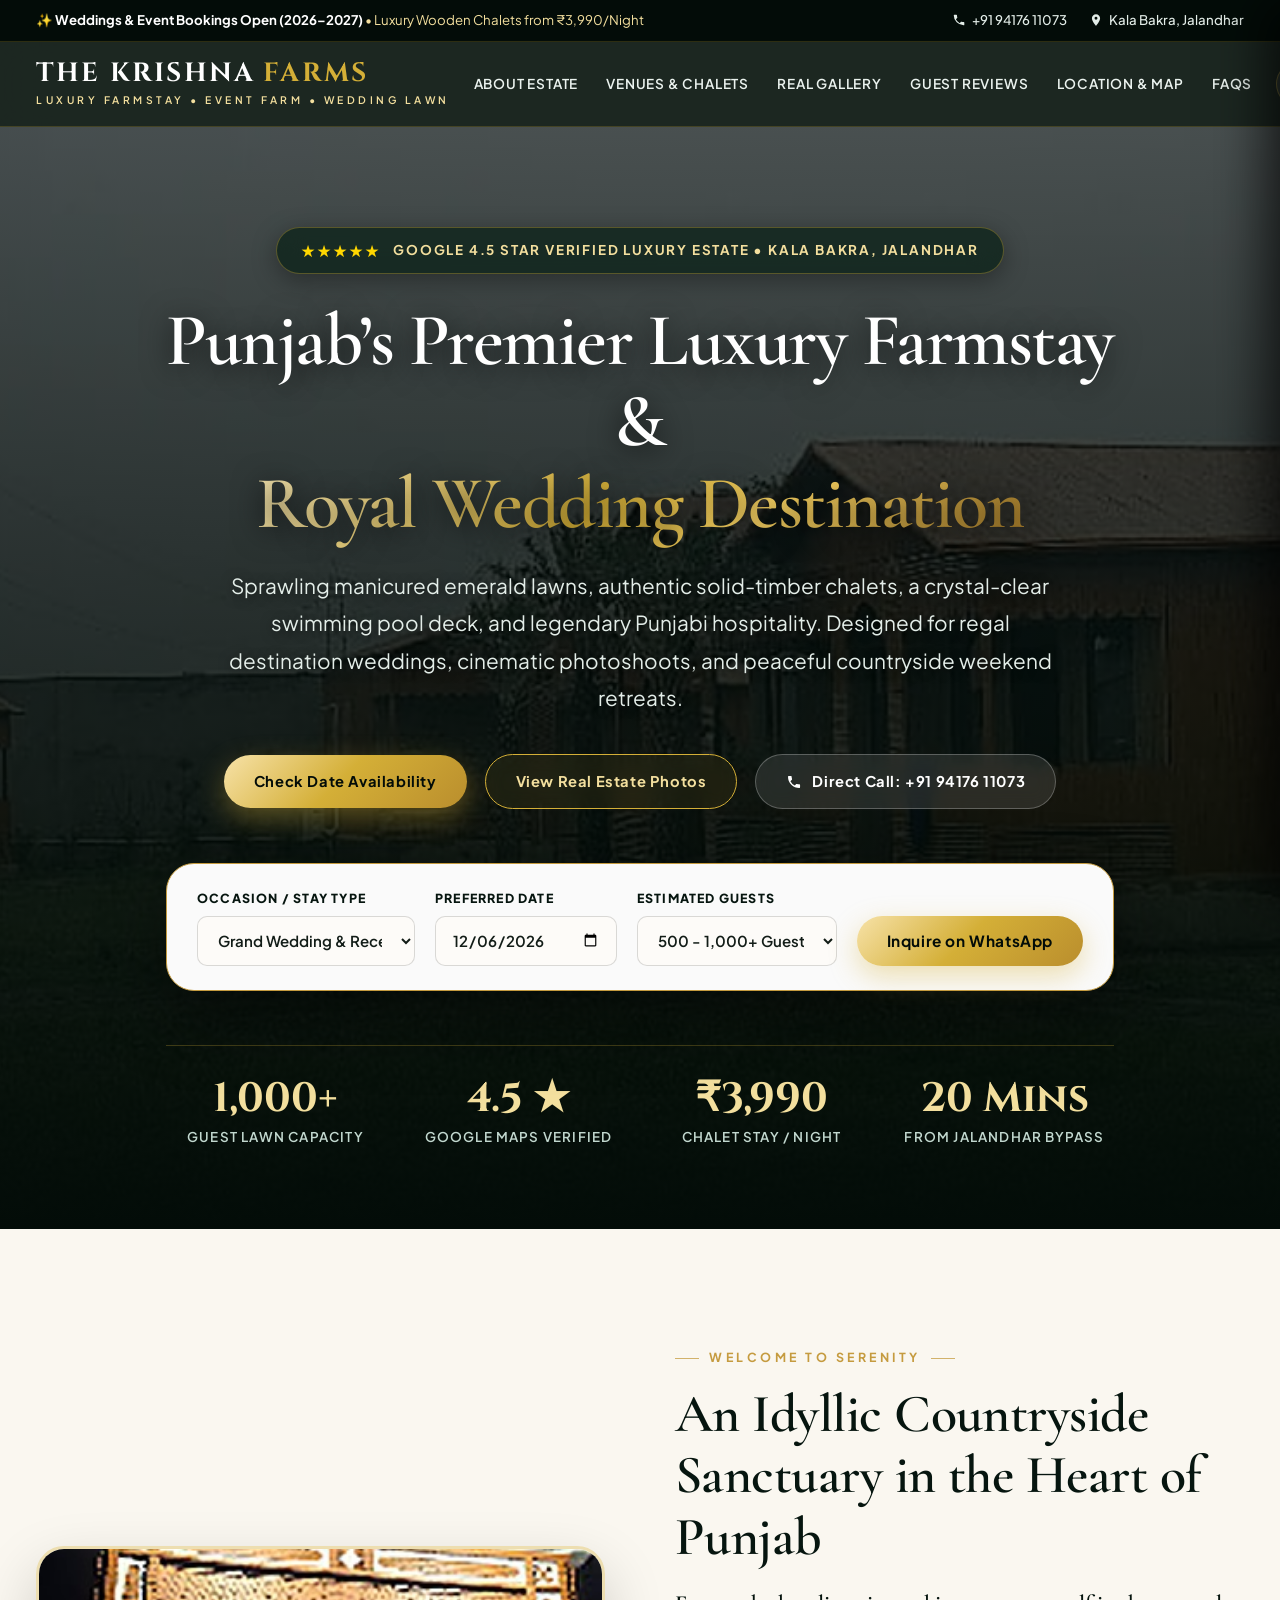
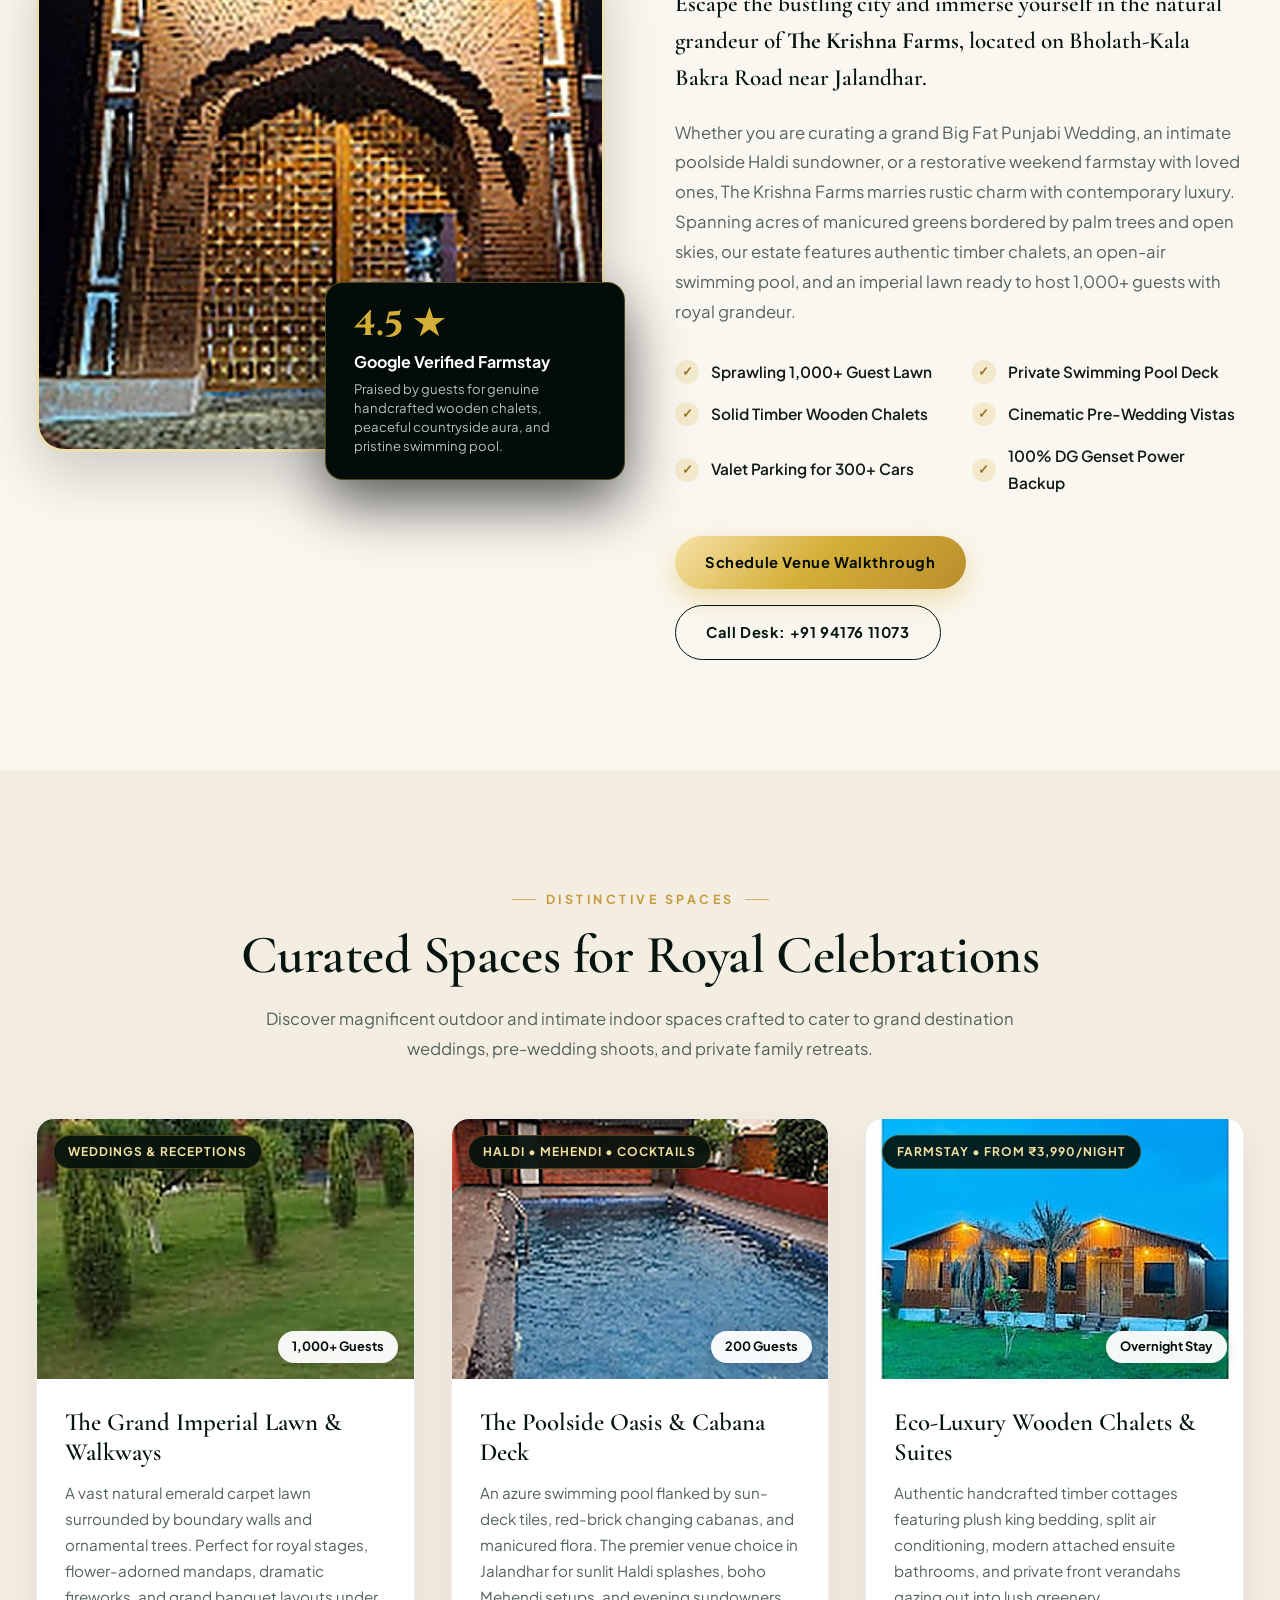
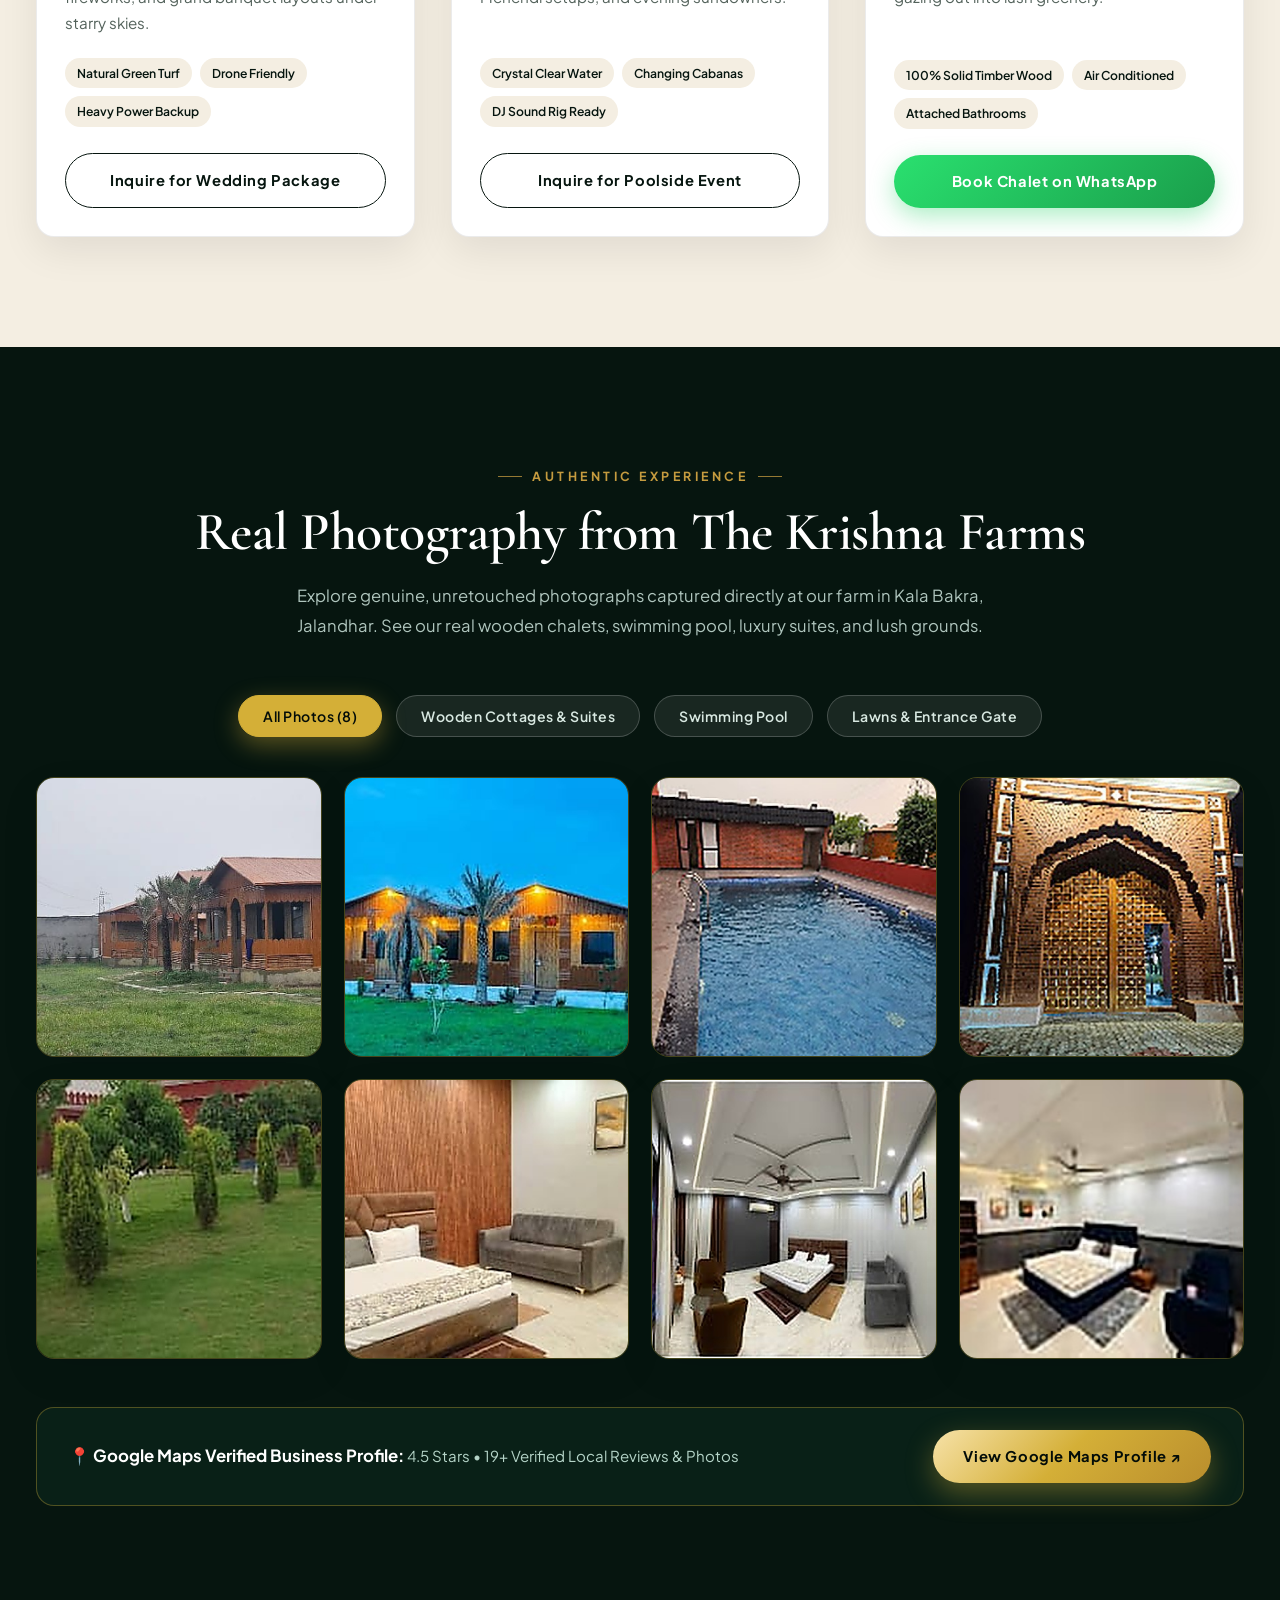
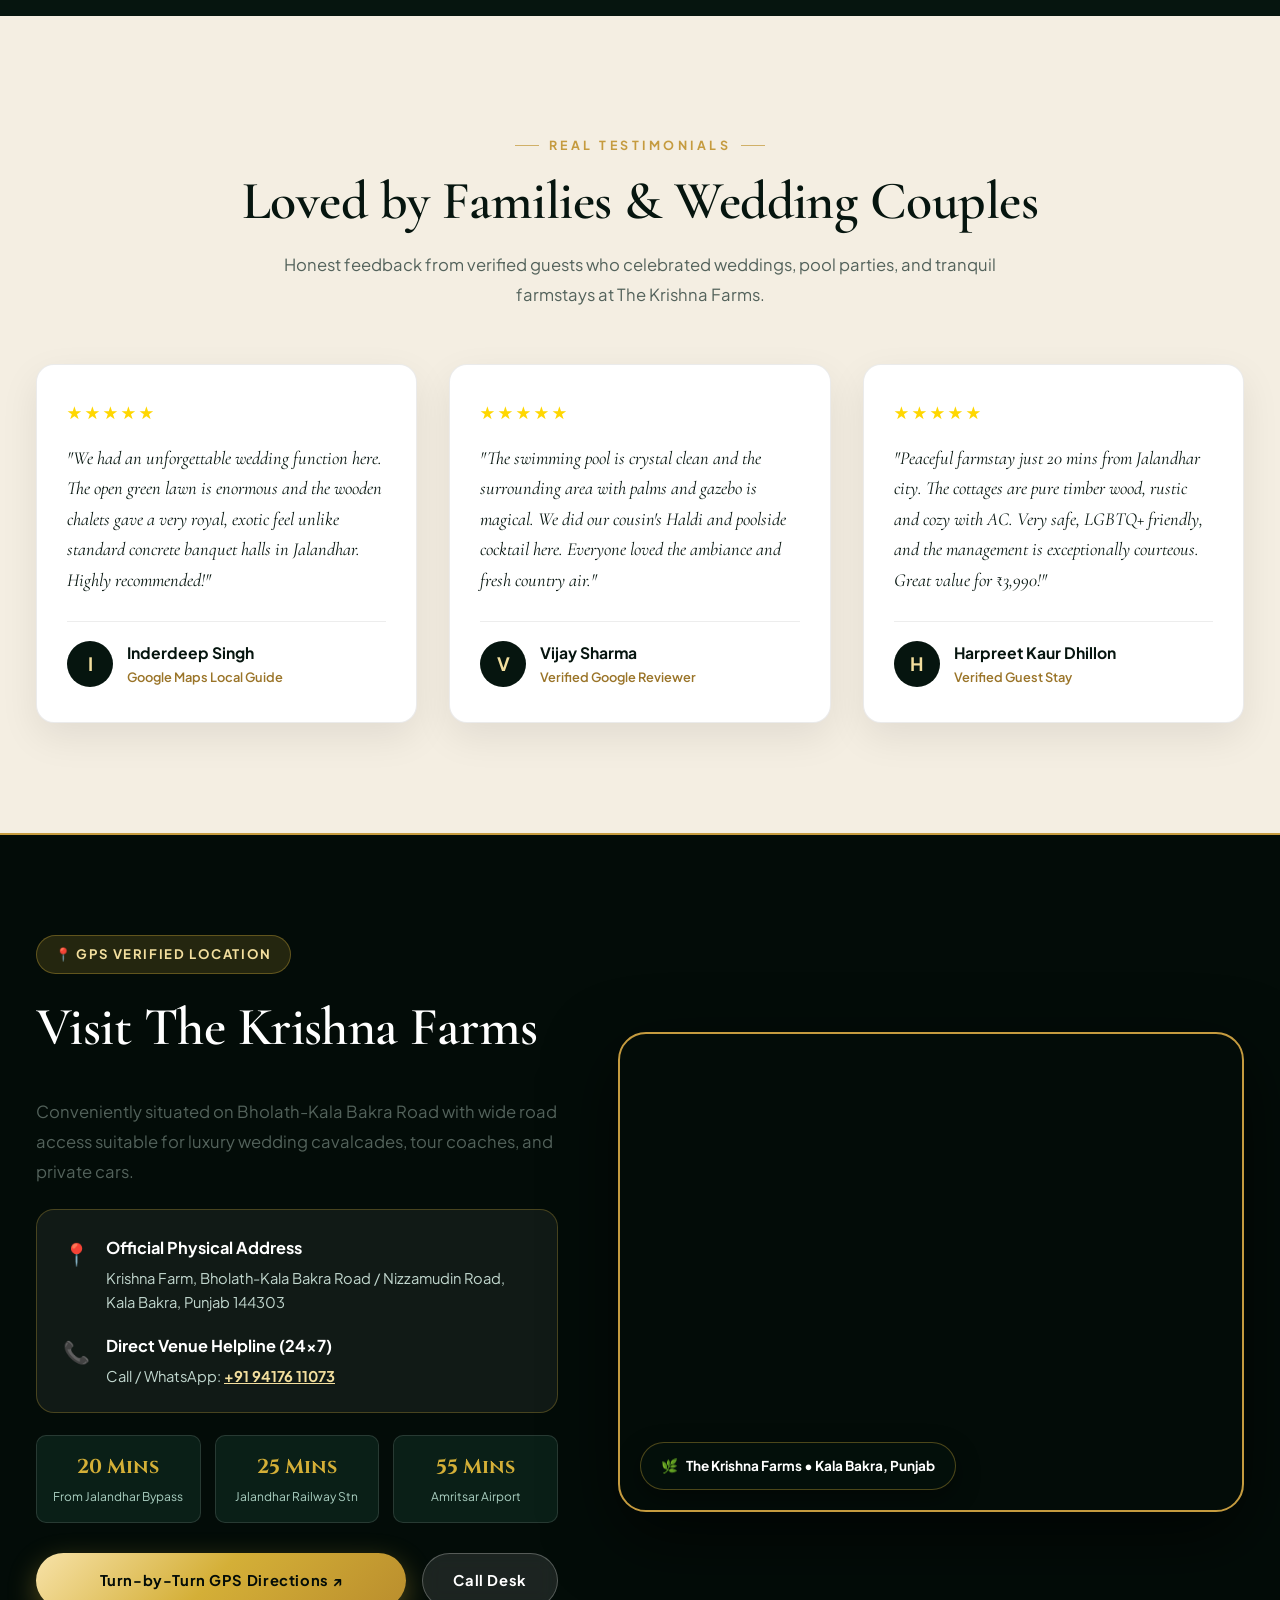
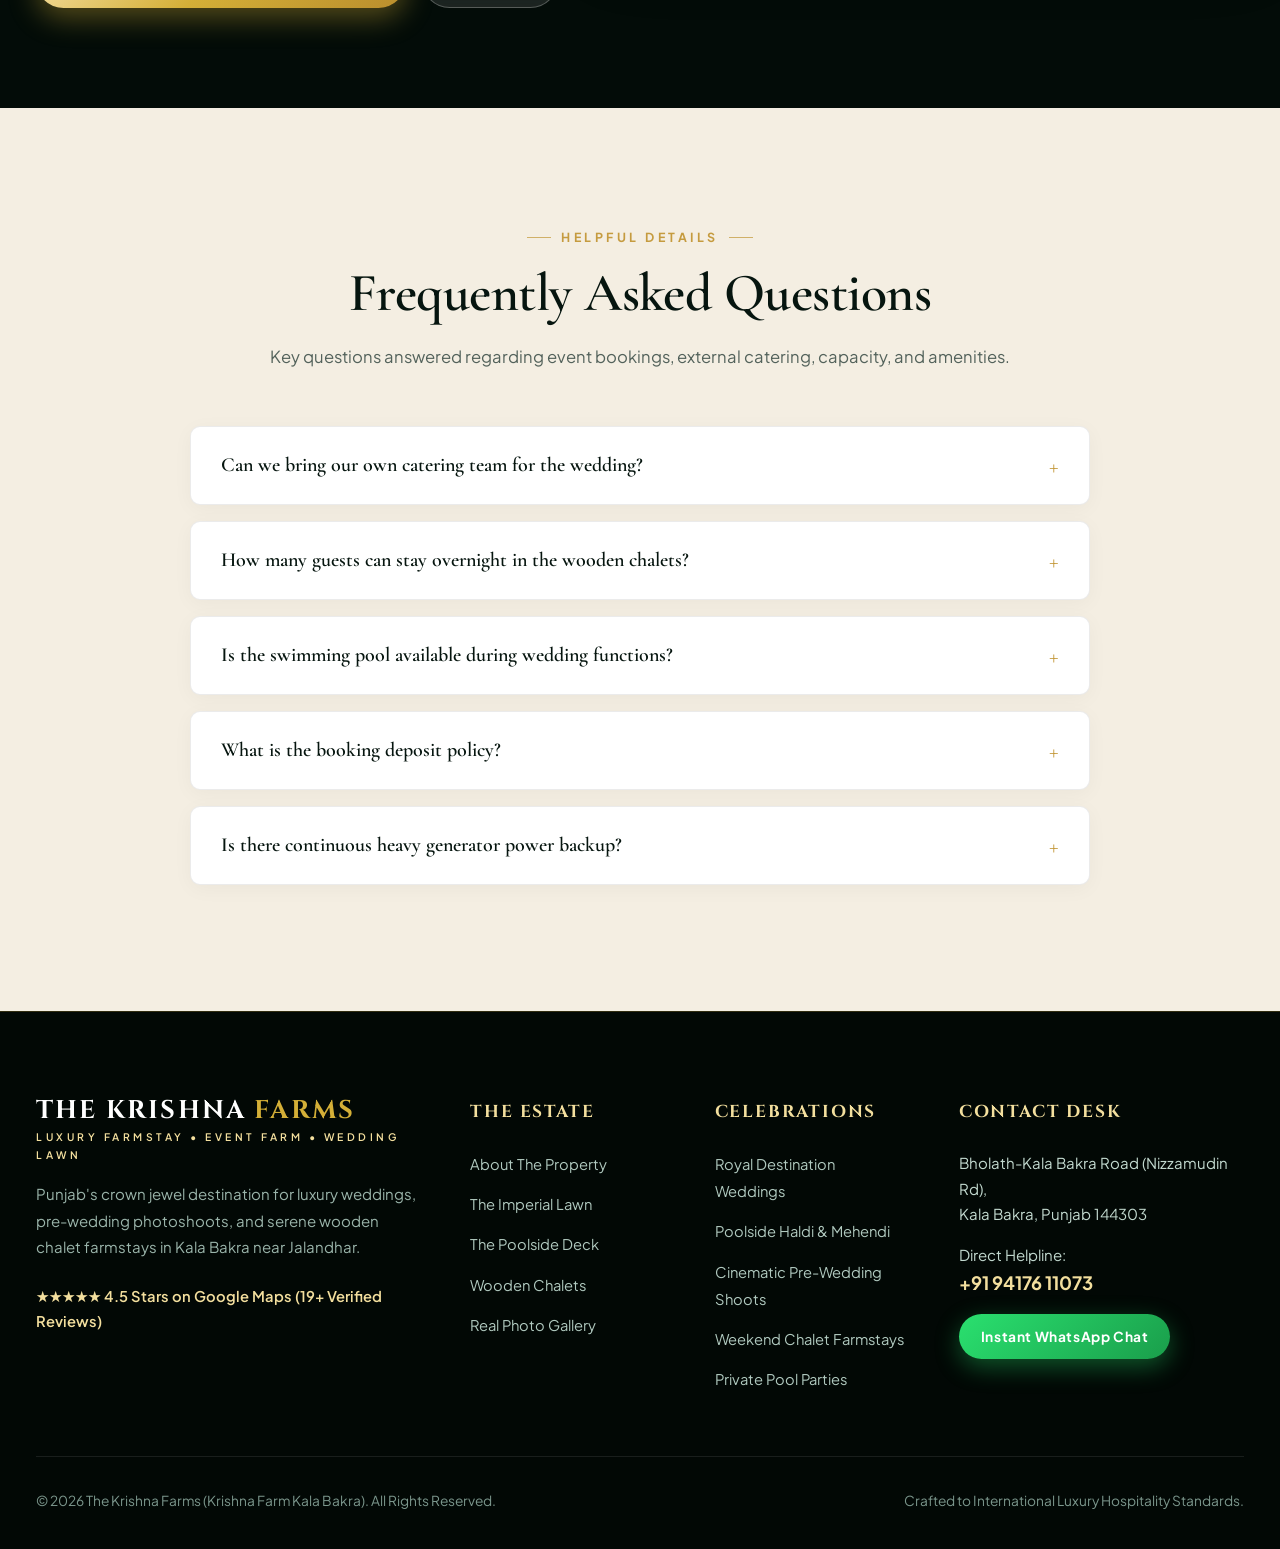
==== commit e9e4009f: "Refactor: Convert resort to farm/farmstay, use only authentic user photos, optimize mobile UX" ====
--- a/index.html
+++ b/index.html
@@ -5,9 +5,9 @@
   <meta name="viewport" content="width=device-width, initial-scale=1.0, maximum-scale=5.0">
   
   <!-- Primary SEO Meta Tags -->
-  <title>The Krishna Farms | Luxury Resort, Grand Wedding Estate &amp; Wooden Chalets in Jalandhar</title>
-  <meta name="description" content="Welcome to The Krishna Farms, Kala Bakra, Jalandhar. Premier luxury destination wedding venue, sprawling open-air party lawn, crystal swimming pool, and authentic wooden farmstay chalets from ₹3,990/night. Call +91 94176 11073.">
-  <meta name="keywords" content="The Krishna Farms, Krishna Farm Jalandhar, Krishna Farm Kala Bakra, Best resort in Jalandhar, luxury wedding venue Jalandhar, marriage palace Jalandhar, resort with swimming pool in Jalandhar, wooden chalets Punjab, farmstay Jalandhar, pre-wedding shoot location Punjab">
+  <title>The Krishna Farms | Luxury Farmhouse, Grand Wedding Estate &amp; Wooden Cottages in Jalandhar</title>
+  <meta name="description" content="Welcome to The Krishna Farms, Kala Bakra, Jalandhar. Premier luxury destination wedding farm, sprawling open-air party lawn, crystal swimming pool, and authentic wooden farmstay chalets from ₹3,990/night. Call +91 94176 11073.">
+  <meta name="keywords" content="The Krishna Farms, Krishna Farm Jalandhar, Krishna Farm Kala Bakra, Best farmhouse in Jalandhar, luxury wedding farm Jalandhar, marriage lawn Jalandhar, farm with swimming pool in Jalandhar, wooden cottages Punjab, farmstay Jalandhar, pre-wedding shoot location Punjab">
   <meta name="author" content="The Krishna Farms">
   <meta name="robots" content="index, follow, max-image-preview:large, max-snippet:-1, max-video-preview:-1">
   <link rel="canonical" href="https://thekrishnafarms.com/">
@@ -15,16 +15,16 @@
   <!-- Open Graph / WhatsApp / Social Sharing -->
   <meta property="og:type" content="website">
   <meta property="og:url" content="https://thekrishnafarms.com/">
-  <meta property="og:title" content="The Krishna Farms | Luxury Wedding Resort &amp; Farmstay in Jalandhar">
+  <meta property="og:title" content="The Krishna Farms | Luxury Wedding Farm &amp; Farmstay in Jalandhar">
   <meta property="og:description" content="Experience royal celebrations at The Krishna Farms, Kala Bakra, Jalandhar. Lush manicured lawns, handcrafted wooden cottages, crystal pool deck, and authentic Punjabi hospitality. Call +91 94176 11073.">
-  <meta property="og:image" content="assets/whatsapp_hero_cottages.jpg">
+  <meta property="og:image" content="assets/farm_cottages_panoramic.jpg">
   <meta property="og:locale" content="en_IN">
 
   <!-- Twitter Card -->
   <meta name="twitter:card" content="summary_large_image">
-  <meta name="twitter:title" content="The Krishna Farms - Luxury Resort &amp; Wedding Estate">
-  <meta name="twitter:description" content="Sprawling green lawns, pool deck, wooden chalets, and royal hospitality at Kala Bakra, Jalandhar, Punjab. Call +91 94176 11073.">
-  <meta name="twitter:image" content="assets/whatsapp_hero_cottages.jpg">
+  <meta name="twitter:title" content="The Krishna Farms - Luxury Farmstay &amp; Wedding Estate">
+  <meta name="twitter:description" content="Sprawling green lawns, pool deck, wooden cottages, and royal hospitality at Kala Bakra, Jalandhar, Punjab. Call +91 94176 11073.">
+  <meta name="twitter:image" content="assets/farm_cottages_panoramic.jpg">
 
   <!-- Google Fonts Preconnect -->
   <link rel="preconnect" href="https://fonts.googleapis.com">
@@ -36,25 +36,25 @@
   <!-- Favicon -->
   <link rel="icon" type="image/svg+xml" href="data:image/svg+xml,<svg xmlns='http://www.w3.org/2000/svg' viewBox='0 0 100 100'><text y='.9em' font-size='90'>🌿</text></svg>">
 
-  <!-- Schema.org JSON-LD Structured Data for Local Business & Resort -->
+  <!-- Schema.org JSON-LD Structured Data for Local Business & Farm -->
   <script type="application/ld+json">
   {
     "@context": "https://schema.org",
     "@graph": [
       {
-        "@type": ["Resort", "LodgingBusiness", "EventVenue"],
+        "@type": ["EventVenue", "LodgingBusiness"],
         "@id": "https://thekrishnafarms.com/#business",
         "name": "The Krishna Farms",
         "alternateName": ["Krishna Farm", "Krishna Farm Kala Bakra", "The Krishna Farms Jalandhar"],
         "url": "https://thekrishnafarms.com/",
-        "logo": "https://thekrishnafarms.com/assets/whatsapp_hero_cottages.jpg",
+        "logo": "https://thekrishnafarms.com/assets/farm_cottages_panoramic.jpg",
         "image": [
-          "assets/whatsapp_hero_cottages.jpg",
-          "assets/whatsapp_pool_deck.jpg",
-          "assets/whatsapp_chalet_exterior.jpg",
-          "assets/whatsapp_lawn_path.jpg"
+          "assets/farm_cottages_panoramic.jpg",
+          "assets/farm_cottages_evening.jpg",
+          "assets/farm_swimming_pool.jpg",
+          "assets/farm_royal_gate.jpg"
         ],
-        "description": "The Krishna Farms is Punjab's premier luxury wedding resort, party lawn, and farmstay located on Bholath-Kala Bakra Road near Jalandhar. Featuring authentic wooden chalets, swimming pool, and sprawling landscaped lawns for 1000+ guests.",
+        "description": "The Krishna Farms is Punjab's premier luxury wedding farm, party lawn, and farmstay located on Bholath-Kala Bakra Road near Jalandhar. Featuring authentic wooden chalets, swimming pool, and sprawling landscaped lawns for 1000+ guests.",
         "telephone": "+91-9417611073",
         "priceRange": "₹3,990 - ₹2,50,000",
         "currenciesAccepted": "INR",
@@ -150,7 +150,7 @@
     <div class="container header-container">
       <a href="#" class="brand-identity">
         <span class="logo-main">THE KRISHNA <span>FARMS</span></span>
-        <span class="logo-sub">Luxury Resort • Farmstay • Wedding Lawn</span>
+        <span class="logo-sub">Luxury Farmstay • Event Farm • Wedding Lawn</span>
       </a>
 
       <!-- Desktop Navigation -->
@@ -308,11 +308,11 @@
       <div class="about-showcase-grid reveal-on-scroll">
         <div class="about-gallery-stack">
           <div class="about-hero-image-wrap">
-            <img src="assets/chalet_timber_facade.jpg" alt="The Krishna Farms handcrafted timber wooden chalet in Kala Bakra Jalandhar" loading="lazy">
+            <img src="assets/farm_royal_gate.jpg" alt="The Krishna Farms grand royal heritage gate in Kala Bakra Jalandhar" loading="lazy">
           </div>
           <div class="about-floating-card">
             <div class="rating">4.5 ★</div>
-            <div class="heading">Google Verified Resort</div>
+            <div class="heading">Google Verified Farmstay</div>
             <p class="detail">Praised by guests for genuine handcrafted wooden chalets, peaceful countryside aura, and pristine swimming pool.</p>
           </div>
         </div>
@@ -324,7 +324,7 @@
             Escape the bustling city and immerse yourself in the natural grandeur of <strong>The Krishna Farms</strong>, located on Bholath-Kala Bakra Road near Jalandhar.
           </p>
           <p class="section-desc" style="margin-bottom:20px;">
-            Whether you are curating a grand Big Fat Punjabi Wedding, an intimate poolside Haldi sundowner, or a restorative weekend farmstay with loved ones, The Krishna Farms marries rustic charm with contemporary luxury. Spanning acres of manicured greens bordered by palm trees and open skies, our estate features authentic timber chalets, an open-air swimming pool, octagonal gazebos, and an imperial lawn ready to host 1,000+ guests with royal grandeur.
+            Whether you are curating a grand Big Fat Punjabi Wedding, an intimate poolside Haldi sundowner, or a restorative weekend farmstay with loved ones, The Krishna Farms marries rustic charm with contemporary luxury. Spanning acres of manicured greens bordered by palm trees and open skies, our estate features authentic timber chalets, an open-air swimming pool, and an imperial lawn ready to host 1,000+ guests with royal grandeur.
           </p>
 
           <div class="amenity-pillars-grid">
@@ -367,14 +367,14 @@
     </div>
   </section>
 
-  <!-- Venues & Spaces (Using Enhanced WhatsApp Photography) -->
+  <!-- Venues & Spaces (Using Authentic Farm Photography) -->
   <section class="section-space surface-sand" id="venues">
     <div class="container">
       <div class="section-header reveal-on-scroll">
-        <span class="luxury-tag">Distinctive Venues</span>
+        <span class="luxury-tag">Distinctive Spaces</span>
         <h2 class="section-title">Curated Spaces for Royal Celebrations</h2>
         <p class="section-desc">
-          Discover magnificent outdoor and intimate indoor event spaces crafted to cater to grand destination weddings, pre-wedding shoots, and private family retreats.
+          Discover magnificent outdoor and intimate indoor spaces crafted to cater to grand destination weddings, pre-wedding shoots, and private family retreats.
         </p>
       </div>
 
@@ -382,14 +382,14 @@
         <!-- Venue 1: Imperial Wedding Lawn -->
         <article class="venue-card-item reveal-on-scroll">
           <div class="venue-visual-frame">
-            <img src="assets/whatsapp_lawn_path.jpg" alt="The Imperial Wedding Lawn and Stone Pathway at Krishna Farm" loading="lazy">
+            <img src="assets/farm_wedding_lawn.jpg" alt="The Imperial Wedding Lawn at Krishna Farm" loading="lazy">
             <span class="venue-pill-badge">Weddings &amp; Receptions</span>
             <span class="venue-guest-pill">1,000+ Guests</span>
           </div>
           <div class="venue-body">
             <h3 class="venue-title">The Grand Imperial Lawn &amp; Walkways</h3>
             <p class="venue-narrative">
-              A vast natural emerald carpet lawn surrounded by boundary walls and palm trees. Perfect for royal stages, flower-adorned mandaps, dramatic fireworks, and grand banquet layouts under starry skies.
+              A vast natural emerald carpet lawn surrounded by boundary walls and ornamental trees. Perfect for royal stages, flower-adorned mandaps, dramatic fireworks, and grand banquet layouts under starry skies.
             </p>
             <div class="venue-pills-wrap">
               <span class="venue-micro-tag">Natural Green Turf</span>
@@ -405,7 +405,7 @@
         <!-- Venue 2: Poolside Oasis -->
         <article class="venue-card-item reveal-on-scroll">
           <div class="venue-visual-frame">
-            <img src="assets/pool_crystal_deck.png" alt="Crystal Swimming Pool Deck at The Krishna Farms" loading="lazy">
+            <img src="assets/farm_swimming_pool.jpg" alt="Crystal Swimming Pool Deck at The Krishna Farms" loading="lazy">
             <span class="venue-pill-badge">Haldi • Mehendi • Cocktails</span>
             <span class="venue-guest-pill">200 Guests</span>
           </div>
@@ -428,7 +428,7 @@
         <!-- Venue 3: Eco Wooden Chalets -->
         <article class="venue-card-item reveal-on-scroll">
           <div class="venue-visual-frame">
-            <img src="assets/chalet_twilight_illuminated.jpg" alt="Authentic Eco-Luxury Wooden Chalets at Krishna Farm" loading="lazy">
+            <img src="assets/farm_cottages_evening.jpg" alt="Authentic Eco-Luxury Wooden Chalets at Krishna Farm" loading="lazy">
             <span class="venue-pill-badge">Farmstay • From ₹3,990/Night</span>
             <span class="venue-guest-pill">Overnight Stay</span>
           </div>
@@ -451,106 +451,95 @@
     </div>
   </section>
 
-  <!-- Real Photo Gallery (Authentic High Quality User Images) -->
+  <!-- Real Photo Gallery (100% Authentic Photos from The Krishna Farms) -->
   <section class="section-space surface-dark" id="gallery">
     <div class="container">
       <div class="section-header reveal-on-scroll">
         <span class="luxury-tag">Authentic Experience</span>
         <h2 class="section-title">Real Photography from The Krishna Farms</h2>
         <p class="section-desc">
-          Explore genuine, unretouched photographs captured directly at our estate in Kala Bakra, Jalandhar. See our real wooden chalets, swimming pool, and lush landscaping.
+          Explore genuine, unretouched photographs captured directly at our farm in Kala Bakra, Jalandhar. See our real wooden chalets, swimming pool, luxury suites, and lush grounds.
         </p>
       </div>
 
       <!-- Filter Tabs -->
       <div class="gallery-tab-row reveal-on-scroll">
-        <button class="gallery-filter-tab active" data-filter="all">All Photography</button>
-        <button class="gallery-filter-tab" data-filter="chalets">Wooden Chalets</button>
+        <button class="gallery-filter-tab active" data-filter="all">All Photos (8)</button>
+        <button class="gallery-filter-tab" data-filter="chalets">Wooden Cottages &amp; Suites</button>
         <button class="gallery-filter-tab" data-filter="pool">Swimming Pool</button>
-        <button class="gallery-filter-tab" data-filter="lawn">Lawns &amp; Gardens</button>
-      </div>
-
-      <!-- Gallery Grid -->
+        <button class="gallery-filter-tab" data-filter="lawn">Lawns &amp; Entrance Gate</button>
+      </div>
+
+      <!-- Gallery Grid: 8 Real Authentic Photos, Zero Stock, Zero Duplicates -->
       <div class="gallery-masonry-grid" id="estateGallery">
-        <!-- Pool Photos (ONLY POOL) -->
-        <div class="gallery-box-item" data-category="pool" data-src="assets/pool_crystal_deck.png" data-caption="Crystal swimming pool with tiled sun deck, poolside loungers, and red-brick cabanas at The Krishna Farms">
-          <img src="assets/pool_crystal_deck.png" alt="Crystal Swimming Pool Deck and Cabanas" loading="lazy">
+        <!-- Photo 1: Panoramic Wooden Cottages & Gazebo -->
+        <div class="gallery-box-item" data-category="chalets lawn" data-src="assets/farm_cottages_panoramic.jpg" data-caption="Panoramic daylight view of handcrafted wooden cottages, green lawns, palm trees, and garden pagoda gazebo">
+          <img src="assets/farm_cottages_panoramic.jpg" alt="Handcrafted Wooden Cottages and Garden Gazebo Panorama" loading="lazy">
+          <div class="gallery-hover-overlay">
+            <h4 class="gallery-item-title">Wooden Cottages &amp; Gazebo</h4>
+            <span class="gallery-action-tag">Click to expand ↗</span>
+          </div>
+        </div>
+
+        <!-- Photo 2: Evening Illuminated Cottages -->
+        <div class="gallery-box-item" data-category="chalets" data-src="assets/farm_cottages_evening.jpg" data-caption="Handcrafted wooden chalets and cottages illuminated with warm festive lights and palm trees at dusk">
+          <img src="assets/farm_cottages_evening.jpg" alt="Illuminated Wooden Cottages at Twilight" loading="lazy">
+          <div class="gallery-hover-overlay">
+            <h4 class="gallery-item-title">Illuminated Cottages at Dusk</h4>
+            <span class="gallery-action-tag">Click to expand ↗</span>
+          </div>
+        </div>
+
+        <!-- Photo 3: Swimming Pool Deck -->
+        <div class="gallery-box-item" data-category="pool" data-src="assets/farm_swimming_pool.jpg" data-caption="Outdoor crystal swimming pool with sun deck tiles, poolside loungers, and red-brick changing cabana">
+          <img src="assets/farm_swimming_pool.jpg" alt="Crystal Swimming Pool Deck and Cabana" loading="lazy">
           <div class="gallery-hover-overlay">
             <h4 class="gallery-item-title">Crystal Pool &amp; Cabana Deck</h4>
             <span class="gallery-action-tag">Click to expand ↗</span>
           </div>
         </div>
 
-        <div class="gallery-box-item" data-category="pool" data-src="assets/pool_blue_water.jpg" data-caption="Clean blue swimming pool water and poolside deck for cocktail and Haldi parties">
-          <img src="assets/pool_blue_water.jpg" alt="Swimming Pool Azure Waters" loading="lazy">
+        <!-- Photo 4: Grand Royal Heritage Gate -->
+        <div class="gallery-box-item" data-category="lawn" data-src="assets/farm_royal_gate.jpg" data-caption="Majestic arched brick and carved wooden estate entrance gate illuminated with nighttime ambient lights">
+          <img src="assets/farm_royal_gate.jpg" alt="Grand Royal Carved Brick and Wooden Entrance Gate" loading="lazy">
           <div class="gallery-hover-overlay">
-            <h4 class="gallery-item-title">Azure Pool Waters</h4>
+            <h4 class="gallery-item-title">Grand Heritage Entrance Gate</h4>
             <span class="gallery-action-tag">Click to expand ↗</span>
           </div>
         </div>
 
-        <!-- Wooden Chalets Photos (ONLY CHALETS / ROOMS) -->
-        <div class="gallery-box-item" data-category="chalets" data-src="assets/chalet_twilight_illuminated.jpg" data-caption="Handcrafted wooden chalets illuminated with festive warm lights and front lawn garden">
-          <img src="assets/chalet_twilight_illuminated.jpg" alt="Illuminated Wooden Chalets at Dusk" loading="lazy">
+        <!-- Photo 5: Manicured Wedding Lawn -->
+        <div class="gallery-box-item" data-category="lawn" data-src="assets/farm_wedding_lawn.jpg" data-caption="Sprawling open-air party lawn with ornamental cypress trees and heritage fort-style red wall">
+          <img src="assets/farm_wedding_lawn.jpg" alt="Sprawling Emerald Party Lawn and Red Fortress Wall" loading="lazy">
           <div class="gallery-hover-overlay">
-            <h4 class="gallery-item-title">Illuminated Chalets at Dusk</h4>
+            <h4 class="gallery-item-title">Emerald Wedding Lawn</h4>
             <span class="gallery-action-tag">Click to expand ↗</span>
           </div>
         </div>
 
-        <div class="gallery-box-item" data-category="chalets" data-src="assets/chalet_timber_facade.jpg" data-caption="Solid timber wood chalet exterior suite with private sit-out verandah">
-          <img src="assets/chalet_timber_facade.jpg" alt="Timber Wood Chalet Suite" loading="lazy">
+        <!-- Photo 6: Master Bedroom Suite -->
+        <div class="gallery-box-item" data-category="chalets" data-src="assets/farm_master_suite.jpg" data-caption="Luxury cottage master bedroom suite with timber-panel feature wall, velvet lounge couch, and king bed">
+          <img src="assets/farm_master_suite.jpg" alt="Luxury Master Cottage Bedroom Suite with Wood Wall" loading="lazy">
           <div class="gallery-hover-overlay">
-            <h4 class="gallery-item-title">Solid Timber Chalet Suite</h4>
+            <h4 class="gallery-item-title">Master Suite Bedroom</h4>
             <span class="gallery-action-tag">Click to expand ↗</span>
           </div>
         </div>
 
-        <div class="gallery-box-item" data-category="chalets" data-src="assets/chalet_rustic_suite.png" data-caption="Eco-luxury wooden chalets surrounded by nature in Kala Bakra, Jalandhar">
-          <img src="assets/chalet_rustic_suite.png" alt="Rustic Countryside Wooden Chalet" loading="lazy">
+        <!-- Photo 7: Designer Ceiling Suite -->
+        <div class="gallery-box-item" data-category="chalets" data-src="assets/farm_suite_ceiling.jpg" data-caption="Spacious cottage suite featuring recessed architectural ceiling lights, air conditioning, and plush seating">
+          <img src="assets/farm_suite_ceiling.jpg" alt="Executive Suite with Designer Ceiling Lighting" loading="lazy">
           <div class="gallery-hover-overlay">
-            <h4 class="gallery-item-title">Rustic Countryside Chalet</h4>
+            <h4 class="gallery-item-title">Executive Suite Interior</h4>
             <span class="gallery-action-tag">Click to expand ↗</span>
           </div>
         </div>
 
-        <!-- Lawns & Gardens Photos (ONLY LAWNS / GARDENS / GAZEBO) -->
-        <div class="gallery-box-item" data-category="lawn" data-src="assets/lawn_estate_panorama.jpg" data-caption="Grand wedding lawn and rustic pagoda gazebo panorama at The Krishna Farms">
-          <img src="assets/lawn_estate_panorama.jpg" alt="Grand Wedding Lawn Panorama" loading="lazy">
+        <!-- Photo 8: Deluxe AC Room Suite -->
+        <div class="gallery-box-item" data-category="chalets" data-src="assets/farm_suite_deluxe.jpg" data-caption="Air-conditioned deluxe double bedroom chalet suite with contemporary interiors and comfortable furnishings">
+          <img src="assets/farm_suite_deluxe.jpg" alt="Deluxe Double Bedroom Cottage Suite" loading="lazy">
           <div class="gallery-hover-overlay">
-            <h4 class="gallery-item-title">Grand Wedding Lawn Panorama</h4>
-            <span class="gallery-action-tag">Click to expand ↗</span>
-          </div>
-        </div>
-
-        <div class="gallery-box-item" data-category="lawn" data-src="assets/lawn_stone_walkway.jpg" data-caption="Manicured emerald green lawn with stone pathway and open blue skies">
-          <img src="assets/lawn_stone_walkway.jpg" alt="Manicured Wedding Lawn and Stone Pathway" loading="lazy">
-          <div class="gallery-hover-overlay">
-            <h4 class="gallery-item-title">Emerald Lawn &amp; Walkways</h4>
-            <span class="gallery-action-tag">Click to expand ↗</span>
-          </div>
-        </div>
-
-        <div class="gallery-box-item" data-category="lawn" data-src="assets/gazebo_pagoda_garden.jpg" data-caption="Rustic octagonal pagoda gazebo bordered by lush green shade trees">
-          <img src="assets/gazebo_pagoda_garden.jpg" alt="Octagonal Pagoda Gazebo" loading="lazy">
-          <div class="gallery-hover-overlay">
-            <h4 class="gallery-item-title">Pagoda Gazebo &amp; Trees</h4>
-            <span class="gallery-action-tag">Click to expand ↗</span>
-          </div>
-        </div>
-
-        <div class="gallery-box-item" data-category="lawn" data-src="assets/garden_palms_vertical.jpg" data-caption="Date palms and lush landscaped greenery for cinematic pre-wedding photography">
-          <img src="assets/garden_palms_vertical.jpg" alt="Date Palms and Landscaped Greenery" loading="lazy">
-          <div class="gallery-hover-overlay">
-            <h4 class="gallery-item-title">Date Palms &amp; Greenery</h4>
-            <span class="gallery-action-tag">Click to expand ↗</span>
-          </div>
-        </div>
-
-        <div class="gallery-box-item" data-category="lawn" data-src="assets/estate_arrival_gate.jpg" data-caption="Scenic estate arrival driveway and private gated entry at Kala Bakra, Jalandhar">
-          <img src="assets/estate_arrival_gate.jpg" alt="Scenic Estate Arrival Driveway" loading="lazy">
-          <div class="gallery-hover-overlay">
-            <h4 class="gallery-item-title">Estate Arrival Driveway</h4>
+            <h4 class="gallery-item-title">Deluxe Cottage Room</h4>
             <span class="gallery-action-tag">Click to expand ↗</span>
           </div>
         </div>
@@ -772,7 +761,7 @@
         <div>
           <div class="brand-identity">
             <span class="logo-main" style="font-size:1.6rem;">THE KRISHNA <span>FARMS</span></span>
-            <span class="logo-sub">Luxury Resort • Farmstay • Wedding Lawn</span>
+            <span class="logo-sub">Luxury Farmstay • Event Farm • Wedding Lawn</span>
           </div>
           <p class="footer-bio-p">
             Punjab's crown jewel destination for luxury weddings, pre-wedding photoshoots, and serene wooden chalet farmstays in Kala Bakra near Jalandhar.
--- a/styles.css
+++ b/styles.css
@@ -1,5 +1,5 @@
 /* ==========================================================================
-   THE KRISHNA FARMS — ULTRA LUXURY ESTATE & CHALET RESORT
+   THE KRISHNA FARMS — ULTRA LUXURY FARM ESTATE & CHALET FARMSTAY
    Design Style: International Foreign Luxury Estate (Napa Valley & European Chalet Standard)
    Palette: Royal Emerald Noir (#04100B), Champagne Gold (#D4AF37),
             Warm Alabaster Ivory (#FAF7F0), Frosted Glass & Gold Shimmer
@@ -570,7 +570,7 @@
   align-items: center;
   background: 
     linear-gradient(180deg, rgba(3, 12, 8, 0.68) 0%, rgba(3, 12, 8, 0.86) 55%, var(--noir-obsidian) 100%),
-    url('assets/lawn_estate_panorama.jpg') center 35% / cover no-repeat;
+    url('assets/farm_cottages_panoramic.jpg') center 35% / cover no-repeat;
   color: #ffffff;
   padding: 100px 0 80px;
   overflow: hidden;
@@ -1563,8 +1563,19 @@
 }
 
 /* ==========================================================================
-   Responsive Breakpoints & Mobile Polish
+   Responsive Breakpoints & Mobile Luxury Polish
    ========================================================================== */
+
+/* Prevent horizontal overflow across all mobile viewports */
+html, body {
+  overflow-x: hidden;
+  max-width: 100vw;
+}
+
+* {
+  -webkit-tap-highlight-color: transparent;
+}
+
 @media (max-width: 1140px) {
   .desktop-nav-menu {
     display: none;
@@ -1587,15 +1598,32 @@
 }
 
 @media (max-width: 900px) {
+  .section-space {
+    padding: 64px 0;
+  }
+  .section-title {
+    font-size: clamp(2rem, 5.2vw, 2.8rem);
+  }
+  .section-desc {
+    margin-bottom: 30px;
+    font-size: 1rem;
+  }
   .about-showcase-grid {
     grid-template-columns: 1fr;
+    gap: 40px;
   }
   .about-floating-card {
-    right: 12px;
-    bottom: -18px;
+    position: relative;
+    right: auto;
+    bottom: auto;
+    margin: -30px auto 0;
+    width: 90%;
+    max-width: 360px;
+    text-align: center;
   }
   .concierge-grid {
     grid-template-columns: 1fr 1fr;
+    gap: 16px;
   }
   .concierge-action-btn {
     grid-column: span 2;
@@ -1605,61 +1633,482 @@
   }
   .hero-prestige-ribbon {
     grid-template-columns: repeat(2, 1fr);
-    gap: 24px;
-  }
-}
-
-@media (max-width: 640px) {
-  body {
-    padding-bottom: 74px; /* Clearance for sticky bottom bar */
-  }
-  .top-bar-inner {
+    gap: 20px;
+  }
+}
+
+@media (max-width: 768px) {
+  /* Hide heavy announcement bar on mobile for instant hero impact */
+  .top-bar-ribbon {
+    display: none;
+  }
+
+  /* Compact sticky luxury header */
+  .header-container {
+    height: 64px;
+  }
+  .brand-identity .logo-main {
+    font-size: 1.16rem;
+    letter-spacing: 1.2px;
+  }
+  .brand-identity .logo-sub {
+    font-size: 0.54rem;
+    letter-spacing: 2px;
+  }
+  .phone-quick-chip {
+    display: none;
+  }
+  #headerCtaBtn {
+    display: none;
+  }
+  .mobile-menu-trigger {
+    padding: 8px 14px;
+    font-size: 0.78rem;
+    gap: 6px;
+  }
+
+  /* Mobile Hero Experience */
+  .hero-experience {
+    min-height: auto;
+    padding: 50px 0 44px;
+    background-position: center 25%;
+  }
+  .hero-trust-badge {
+    padding: 6px 14px;
+    margin-bottom: 18px;
+    gap: 8px;
+  }
+  .hero-trust-badge .stars {
+    font-size: 0.85rem;
+    letter-spacing: 1.5px;
+  }
+  .hero-trust-badge .text {
+    font-size: 0.74rem;
+    letter-spacing: 1.2px;
+  }
+  .hero-headline {
+    font-size: clamp(1.85rem, 6.8vw, 2.45rem);
+    line-height: 1.18;
+    margin-bottom: 16px;
+    letter-spacing: -0.01em;
+  }
+  .hero-lead {
+    font-size: 0.94rem;
+    line-height: 1.65;
+    margin-bottom: 24px;
+    padding: 0 4px;
+  }
+  .hero-cta-group {
+    flex-direction: column;
+    width: 100%;
+    gap: 12px;
+    margin-bottom: 36px;
+  }
+  .hero-cta-group .btn {
+    width: 100%;
+    padding: 14px 20px;
+    font-size: 0.9rem;
+  }
+  .hero-cta-group .btn-phone {
+    display: none; /* Replaced by sticky bottom bar */
+  }
+
+  /* Mobile Concierge Quick Card */
+  .concierge-card {
+    padding: 18px 16px;
+    border-radius: var(--radius-md);
+    margin-bottom: 32px;
+  }
+  .concierge-grid {
+    grid-template-columns: 1fr;
+    gap: 12px;
+  }
+  .concierge-col {
+    gap: 5px;
+  }
+  .concierge-title {
+    font-size: 0.72rem;
+    letter-spacing: 1px;
+  }
+  .concierge-input-control {
+    height: 46px;
+    font-size: 0.9rem;
+    padding: 0 14px;
+  }
+  .concierge-action-btn {
+    grid-column: span 1;
+    width: 100%;
+    height: 48px;
+    font-size: 0.92rem;
+  }
+
+  /* Hero Stats Ribbon */
+  .hero-prestige-ribbon {
+    grid-template-columns: 1fr 1fr;
+    gap: 16px 10px;
+    padding-top: 20px;
+  }
+  .prestige-number {
+    font-size: 1.65rem;
+  }
+  .prestige-label {
+    font-size: 0.72rem;
+    letter-spacing: 0.6px;
+  }
+
+  /* About Estate Section */
+  .about-hero-image-wrap img {
+    height: 250px;
+  }
+  .about-floating-card {
+    padding: 16px 18px;
+    margin: -24px auto 0;
+    width: 92%;
+    box-shadow: 0 14px 38px rgba(0, 0, 0, 0.45);
+  }
+  .about-floating-card .rating {
+    font-size: 1.8rem;
+  }
+  .about-floating-card .heading {
+    font-size: 0.92rem;
+  }
+  .about-text-column .lead-text {
+    font-size: 1.22rem;
+    line-height: 1.5;
+    margin-bottom: 16px;
+  }
+  .amenity-pillars-grid {
+    grid-template-columns: 1fr;
+    gap: 12px;
+    margin: 22px 0 28px;
+  }
+  .pillar-item {
+    font-size: 0.9rem;
+  }
+
+  /* Venues & Chalets Cards */
+  .venues-card-grid {
+    grid-template-columns: 1fr;
+    gap: 22px;
+  }
+  .venue-card-item {
+    border-radius: var(--radius-md);
+  }
+  .venue-visual-frame {
+    height: 220px;
+  }
+  .venue-body {
+    padding: 20px 18px;
+  }
+  .venue-title {
+    font-size: 1.35rem;
+    margin-bottom: 8px;
+  }
+  .venue-narrative {
+    font-size: 0.88rem;
+    line-height: 1.6;
+    margin-bottom: 16px;
+  }
+  .venue-pills-wrap {
+    gap: 6px;
+    margin-bottom: 18px;
+  }
+  .venue-micro-tag {
+    font-size: 0.72rem;
+    padding: 4px 10px;
+  }
+  .venue-card-item .btn {
+    width: 100%;
+    padding: 12px 18px;
+  }
+
+  /* Photo Gallery: Smooth Swipeable Filter Pills & Compact 2-Col Grid */
+  .gallery-tab-row {
+    display: flex;
+    overflow-x: auto;
+    flex-wrap: nowrap;
+    justify-content: flex-start;
+    gap: 8px;
+    padding: 4px 2px 14px;
+    -webkit-overflow-scrolling: touch;
+    scrollbar-width: none;
+    margin-bottom: 24px;
+  }
+  .gallery-tab-row::-webkit-scrollbar {
+    display: none;
+  }
+  .gallery-filter-tab {
+    flex-shrink: 0;
+    padding: 8px 16px;
+    font-size: 0.8rem;
+    white-space: nowrap;
+  }
+  .gallery-masonry-grid {
+    grid-template-columns: repeat(2, 1fr);
+    gap: 12px;
+  }
+  .gallery-box-item {
+    height: 195px;
+    border-radius: var(--radius-md);
+    overflow: hidden;
+  }
+  .gallery-hover-overlay {
+    opacity: 1;
+    background: linear-gradient(0deg, rgba(3, 12, 8, 0.92) 0%, rgba(3, 12, 8, 0.35) 55%, transparent 100%);
+    padding: 12px 10px;
+    justify-content: flex-end;
+  }
+  .gallery-item-title {
+    font-size: 0.88rem;
+    margin-bottom: 3px;
+    line-height: 1.25;
+    font-weight: 700;
+  }
+  .gallery-action-tag {
+    font-size: 0.68rem;
+    letter-spacing: 0.5px;
+    color: var(--gold-light);
+  }
+
+  /* Photo Lightbox Modal Mobile Usability */
+  .estate-lightbox-modal {
+    padding: 14px;
+    background: rgba(0, 0, 0, 0.96);
+    backdrop-filter: blur(10px);
+  }
+  .lightbox-frame {
+    width: 100%;
+    max-width: 96vw;
+    max-height: 90vh;
+    padding-top: 48px;
+    position: relative;
+  }
+  .lightbox-photo-target {
+    max-height: 62vh;
+    width: auto;
+    max-width: 100%;
+    object-fit: contain;
+    border-radius: var(--radius-sm);
+  }
+  .lightbox-dismiss {
+    position: absolute;
+    top: 0;
+    right: 0;
+    width: 42px;
+    height: 42px;
+    background: rgba(11, 34, 25, 0.95);
+    border: 1.5px solid var(--gold-metallic);
+    color: #ffffff;
+    font-size: 1.4rem;
+    border-radius: 50%;
+    display: flex;
+    align-items: center;
+    justify-content: center;
+    cursor: pointer;
+    box-shadow: 0 4px 15px rgba(0, 0, 0, 0.5);
+    z-index: 2600;
+  }
+  .lightbox-desc-text {
+    font-size: 0.92rem;
+    line-height: 1.45;
+    margin-top: 10px;
+    padding: 0 6px;
+  }
+
+  /* Google Verified Banner */
+  .google-verified-banner {
     flex-direction: column;
     text-align: center;
+    padding: 20px 16px;
+    gap: 14px;
+    margin-top: 28px;
+  }
+  .google-verified-banner .btn {
+    width: 100%;
+  }
+
+  /* Guest Reviews */
+  .reviews-grid-row {
+    grid-template-columns: 1fr;
+    gap: 16px;
+  }
+  .review-card {
+    padding: 22px 18px;
+    border-radius: var(--radius-sm);
+  }
+  .review-quote-p {
+    font-size: 0.95rem;
+    line-height: 1.65;
+  }
+
+  /* Google Maps & Location Section */
+  .maps-preview-layout {
+    grid-template-columns: 1fr;
+    gap: 24px;
+  }
+  .maps-guidance-card .section-title {
+    font-size: 1.85rem;
+  }
+  .official-address-card {
+    padding: 18px 16px;
+  }
+  .address-item-row {
+    gap: 12px;
+    margin-bottom: 14px;
+  }
+  .address-content-wrap strong {
+    font-size: 0.94rem;
+  }
+  .address-content-wrap p {
+    font-size: 0.86rem;
+  }
+  .travel-matrix {
+    grid-template-columns: repeat(3, 1fr);
     gap: 6px;
   }
-  .top-promo-tag {
-    white-space: normal;
-  }
-  .top-bar-contacts {
-    gap: 14px;
-  }
-  .hero-experience {
-    padding: 80px 0 60px;
-    min-height: 88vh;
-  }
-  .concierge-grid {
-    grid-template-columns: 1fr;
-  }
-  .concierge-action-btn {
-    grid-column: span 1;
-  }
-  .venues-card-grid {
-    grid-template-columns: 1fr;
-  }
-  .gallery-masonry-grid {
-    grid-template-columns: 1fr;
-  }
-  .amenity-pillars-grid {
-    grid-template-columns: 1fr;
-  }
-  .travel-matrix {
-    grid-template-columns: 1fr;
+  .travel-node {
+    padding: 9px 4px;
+  }
+  .travel-node .duration {
+    font-size: 1rem;
+  }
+  .travel-node .route {
+    font-size: 0.65rem;
+  }
+  .live-map-window {
+    height: 270px;
+    border-radius: var(--radius-md);
+  }
+  .map-badge-tag {
+    bottom: 10px;
+    left: 10px;
+    padding: 6px 12px;
+    font-size: 0.72rem;
+  }
+  .maps-guidance-card .btn {
+    width: 100%;
+  }
+
+  /* FAQ Accordion */
+  .faq-toggle-header {
+    padding: 18px 18px;
+    font-size: 1.05rem;
+    gap: 12px;
+  }
+  .faq-body-drawer {
+    padding: 0 18px;
+    font-size: 0.88rem;
+    line-height: 1.65;
+  }
+  .faq-panel-item.active .faq-body-drawer {
+    padding-bottom: 20px;
+  }
+
+  /* Footer */
+  .grand-footer {
+    padding: 46px 0 24px;
   }
   .footer-columns-wrap {
     grid-template-columns: 1fr;
+    gap: 28px;
+    margin-bottom: 32px;
   }
   .footer-bottom-line {
     flex-direction: column;
     text-align: center;
+    gap: 10px;
+  }
+  .footer-contact-block .btn {
+    width: 100%;
+  }
+
+  /* Fixed Sticky Mobile Action Bar (Call + WhatsApp + GPS Directions) */
+  body {
+    padding-bottom: 78px; /* Clearance for sticky bar */
   }
   .fixed-mobile-bar {
     display: flex;
-  }
-  .phone-quick-chip {
-    display: none;
-  }
-  .about-hero-image-wrap img {
-    height: 350px;
-  }
-}
+    align-items: center;
+    padding: 9px 10px calc(9px + env(safe-area-inset-bottom, 0px));
+    gap: 8px;
+    background: rgba(3, 12, 8, 0.98);
+    border-top: 1.5px solid var(--gold-metallic);
+    box-shadow: 0 -10px 30px rgba(0, 0, 0, 0.7);
+    z-index: 1200;
+  }
+  .fixed-mobile-bar .btn-phone {
+    background: rgba(11, 34, 25, 0.95);
+    border: 1px solid var(--gold-border);
+    color: #ffffff;
+  }
+  .mobile-action-chip {
+    flex: 1;
+    padding: 11px 6px;
+    font-size: 0.78rem;
+    font-weight: 700;
+    gap: 6px;
+    min-height: 42px;
+    border-radius: var(--radius-full);
+    white-space: nowrap;
+    text-align: center;
+    justify-content: center;
+  }
+  .mobile-action-chip svg {
+    width: 15px;
+    height: 15px;
+  }
+}
+
+@media (max-width: 480px) {
+  /* Targeted small smartphone screen polish */
+  .gallery-masonry-grid {
+    grid-template-columns: 1fr;
+    gap: 14px;
+  }
+  .gallery-box-item {
+    height: 220px;
+    border-radius: var(--radius-md);
+  }
+  .hero-experience {
+    padding: 42px 0 38px;
+  }
+  .hero-headline {
+    font-size: 1.85rem;
+    line-height: 1.22;
+  }
+  .hero-prestige-ribbon {
+    grid-template-columns: 1fr 1fr;
+    gap: 12px 8px;
+  }
+  .travel-matrix {
+    grid-template-columns: 1fr;
+    gap: 8px;
+  }
+  .travel-node {
+    padding: 12px;
+  }
+  .mobile-action-chip {
+    font-size: 0.74rem;
+    padding: 10px 4px;
+    gap: 4px;
+  }
+}
+
+@media (max-width: 380px) {
+  /* Micro-optimizations for compact screens (iPhone SE, smaller devices) */
+  .brand-identity .logo-main {
+    font-size: 1.05rem;
+    letter-spacing: 1px;
+  }
+  .hero-headline {
+    font-size: 1.65rem;
+  }
+  .hero-trust-badge {
+    flex-direction: column;
+    gap: 4px;
+    text-align: center;
+  }
+  .gallery-box-item {
+    height: 200px;
+  }
+}
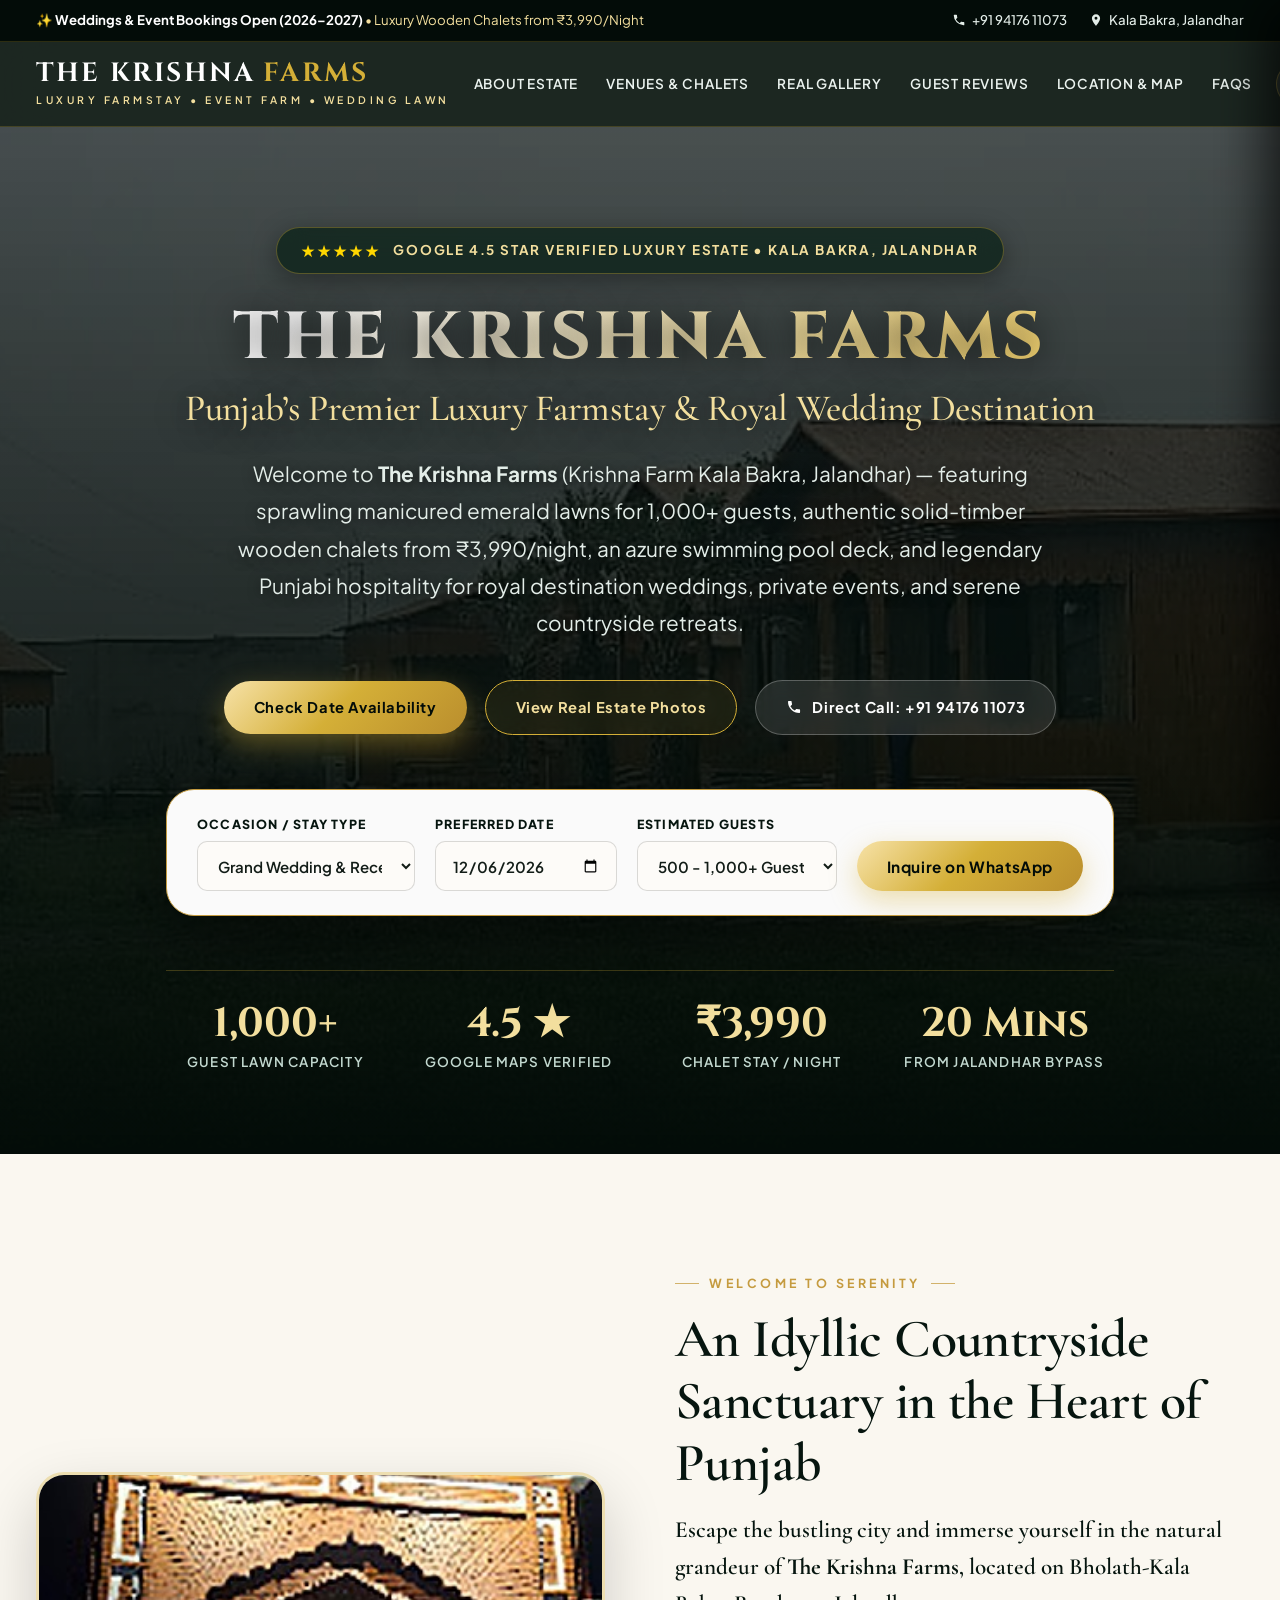
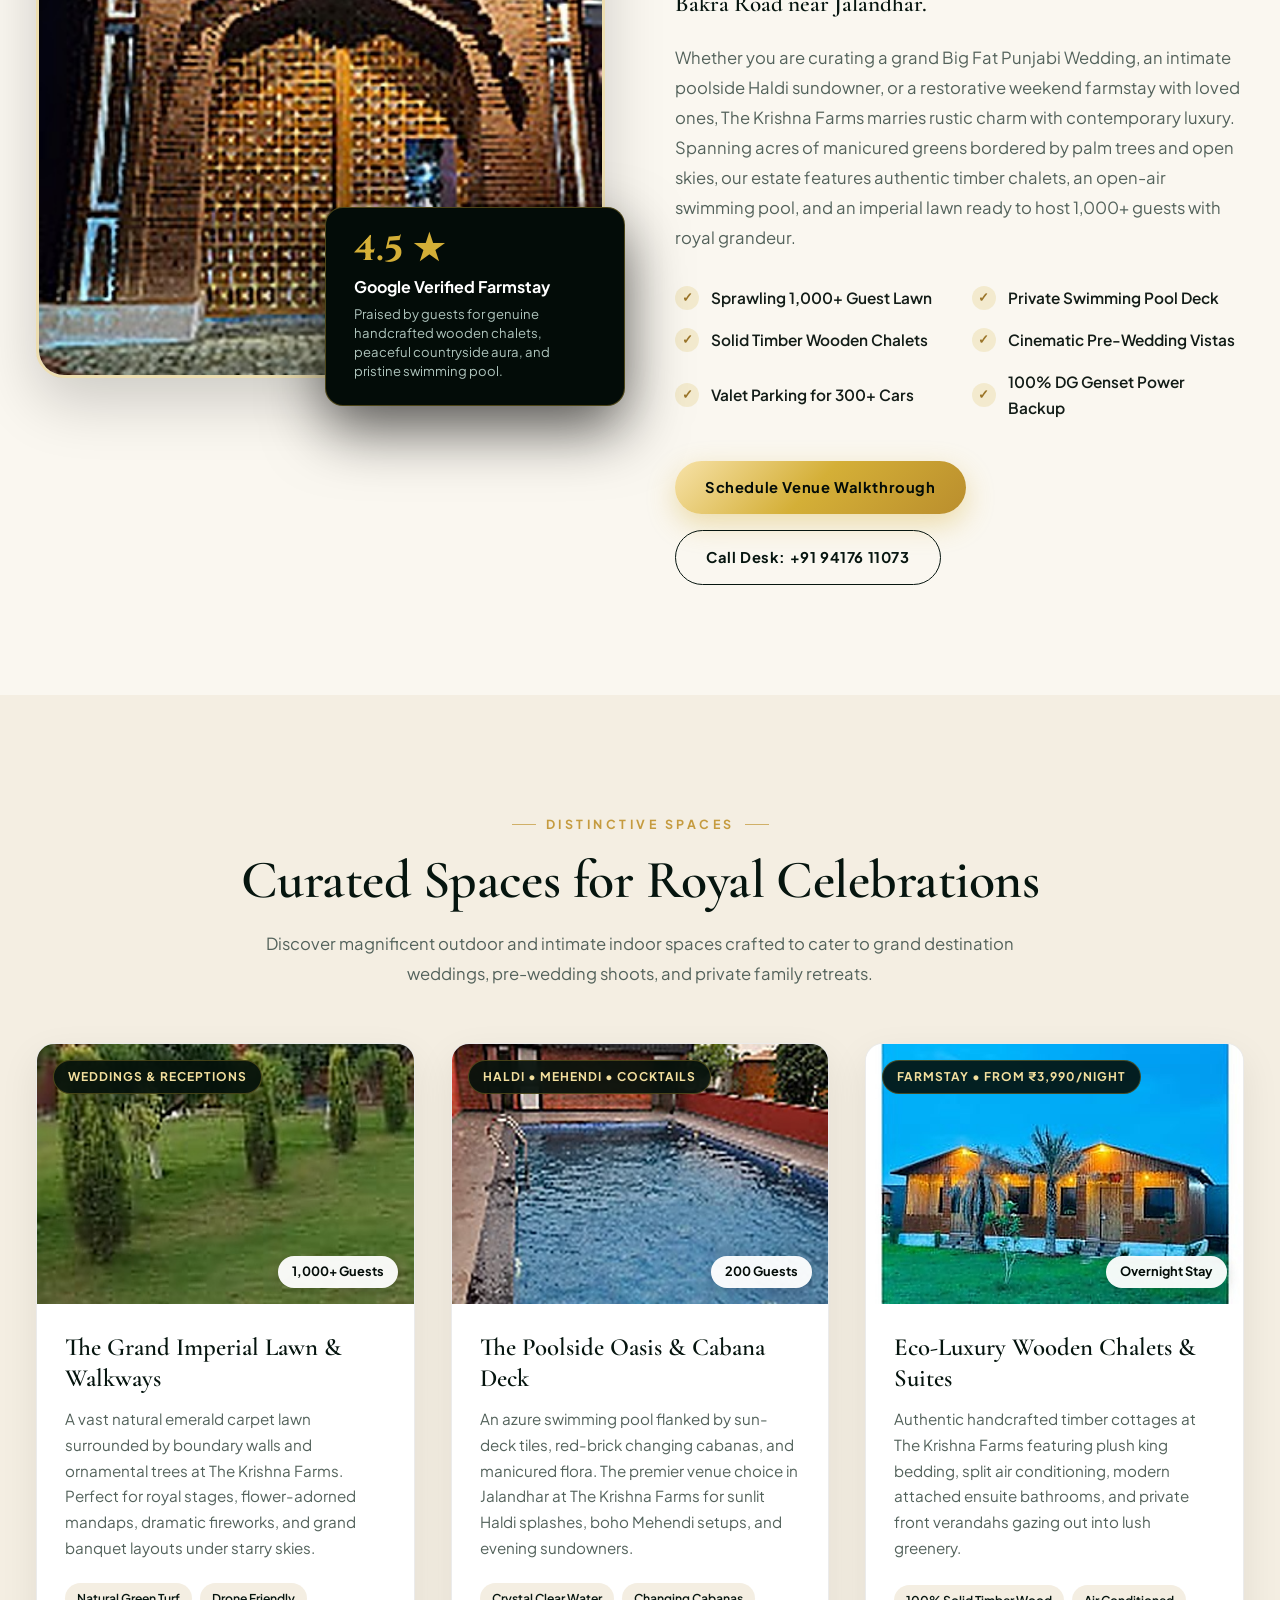
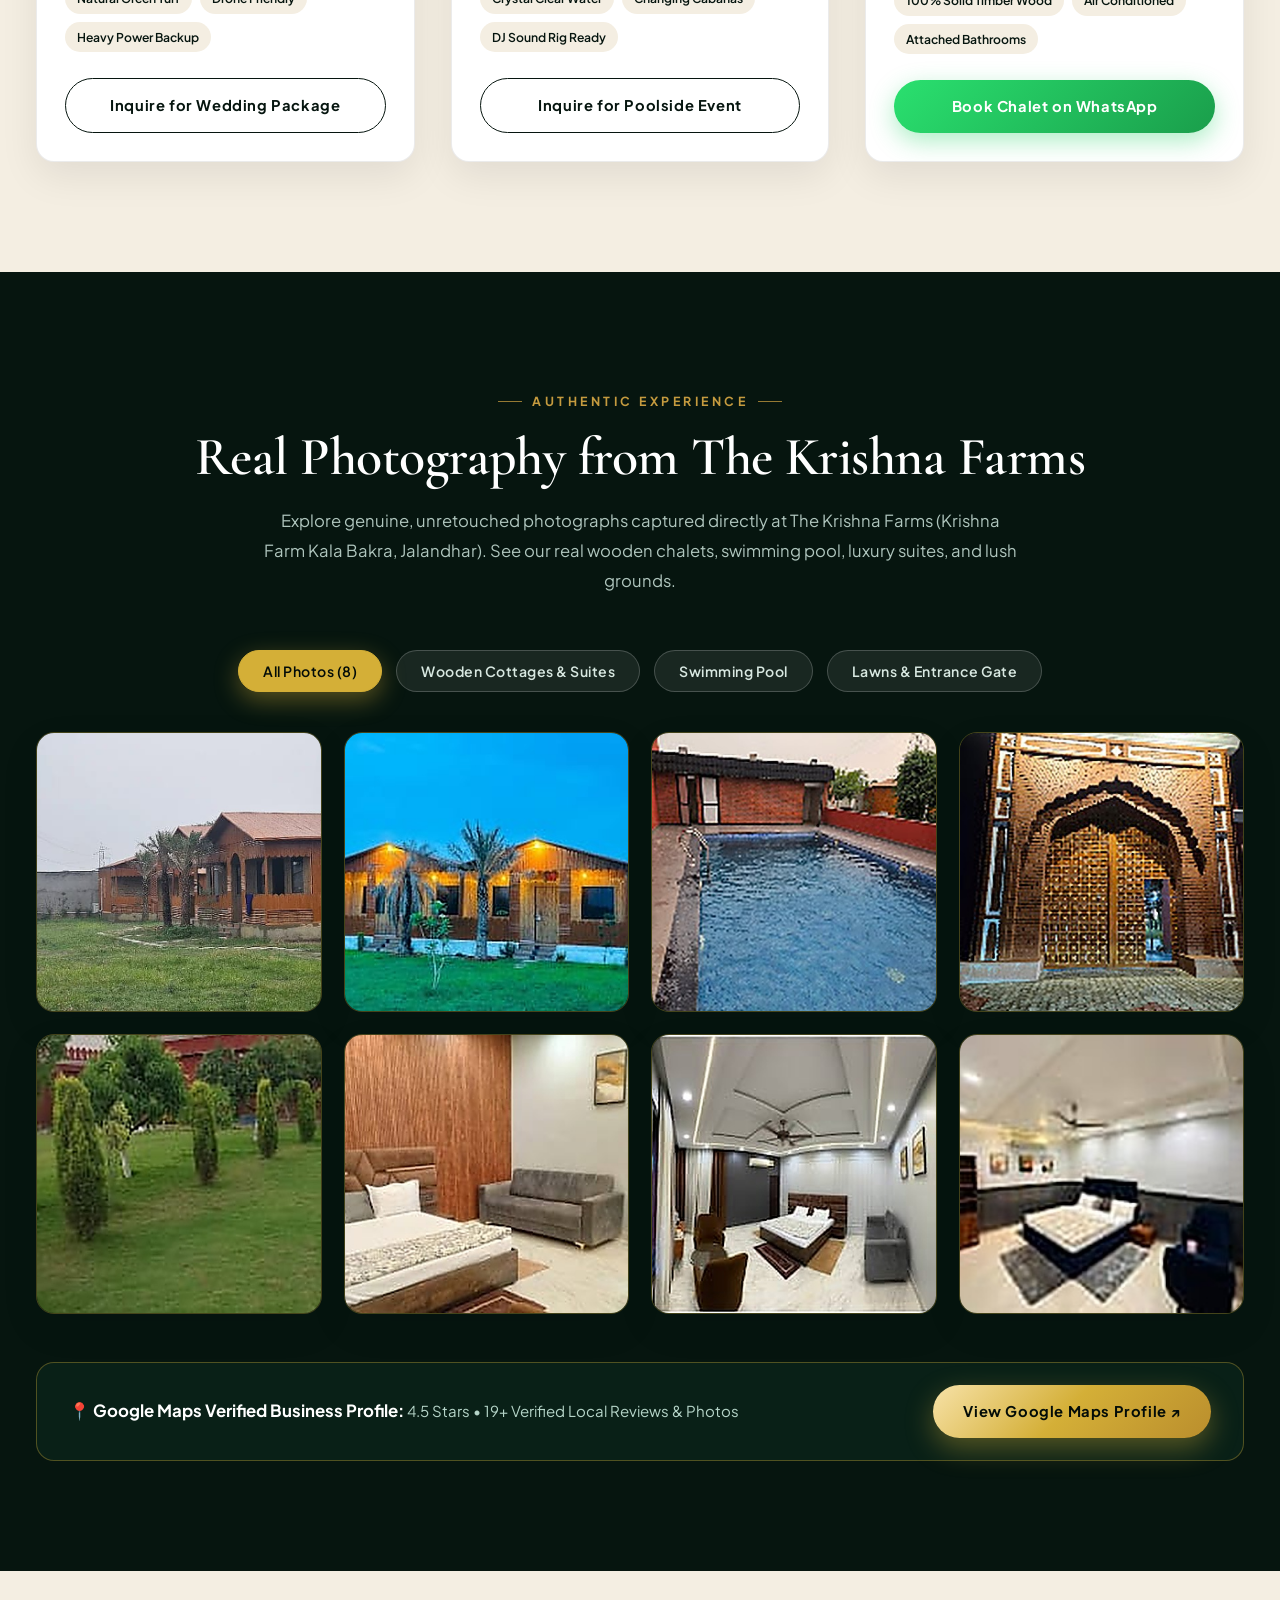
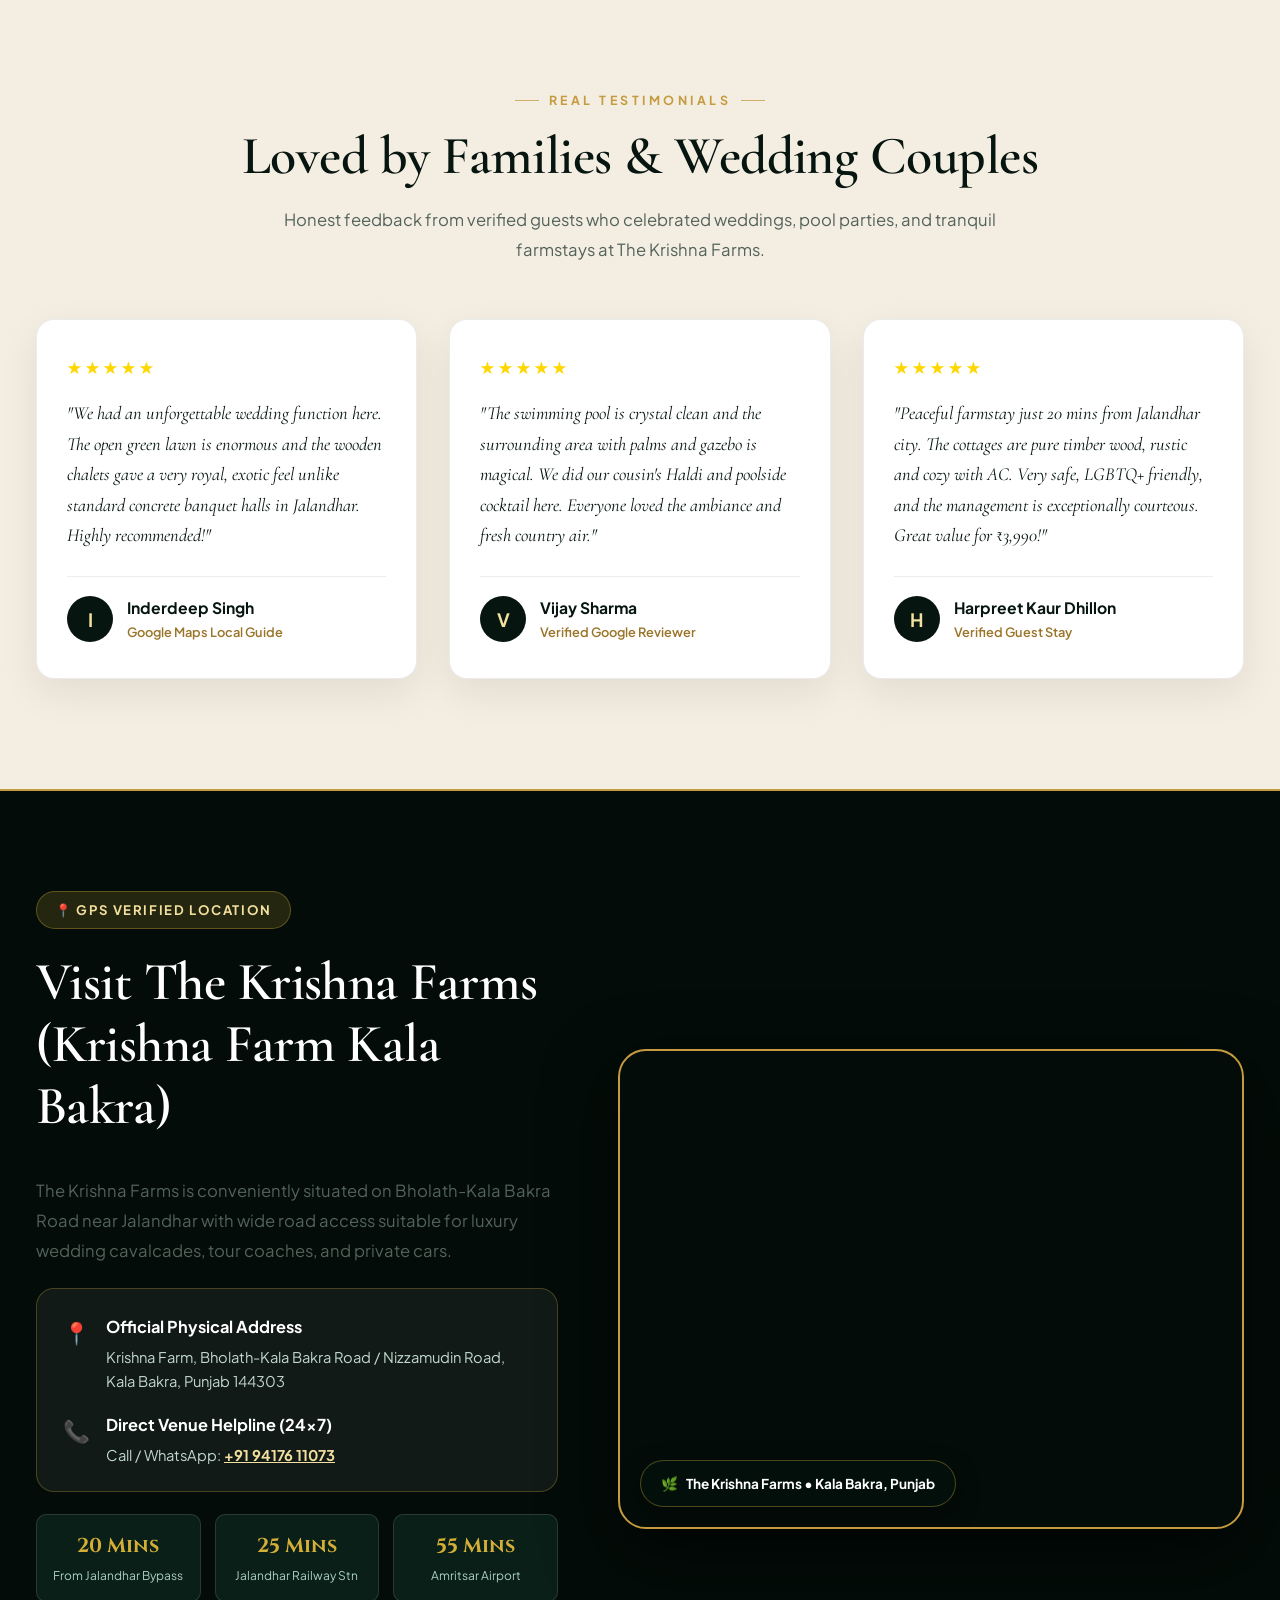
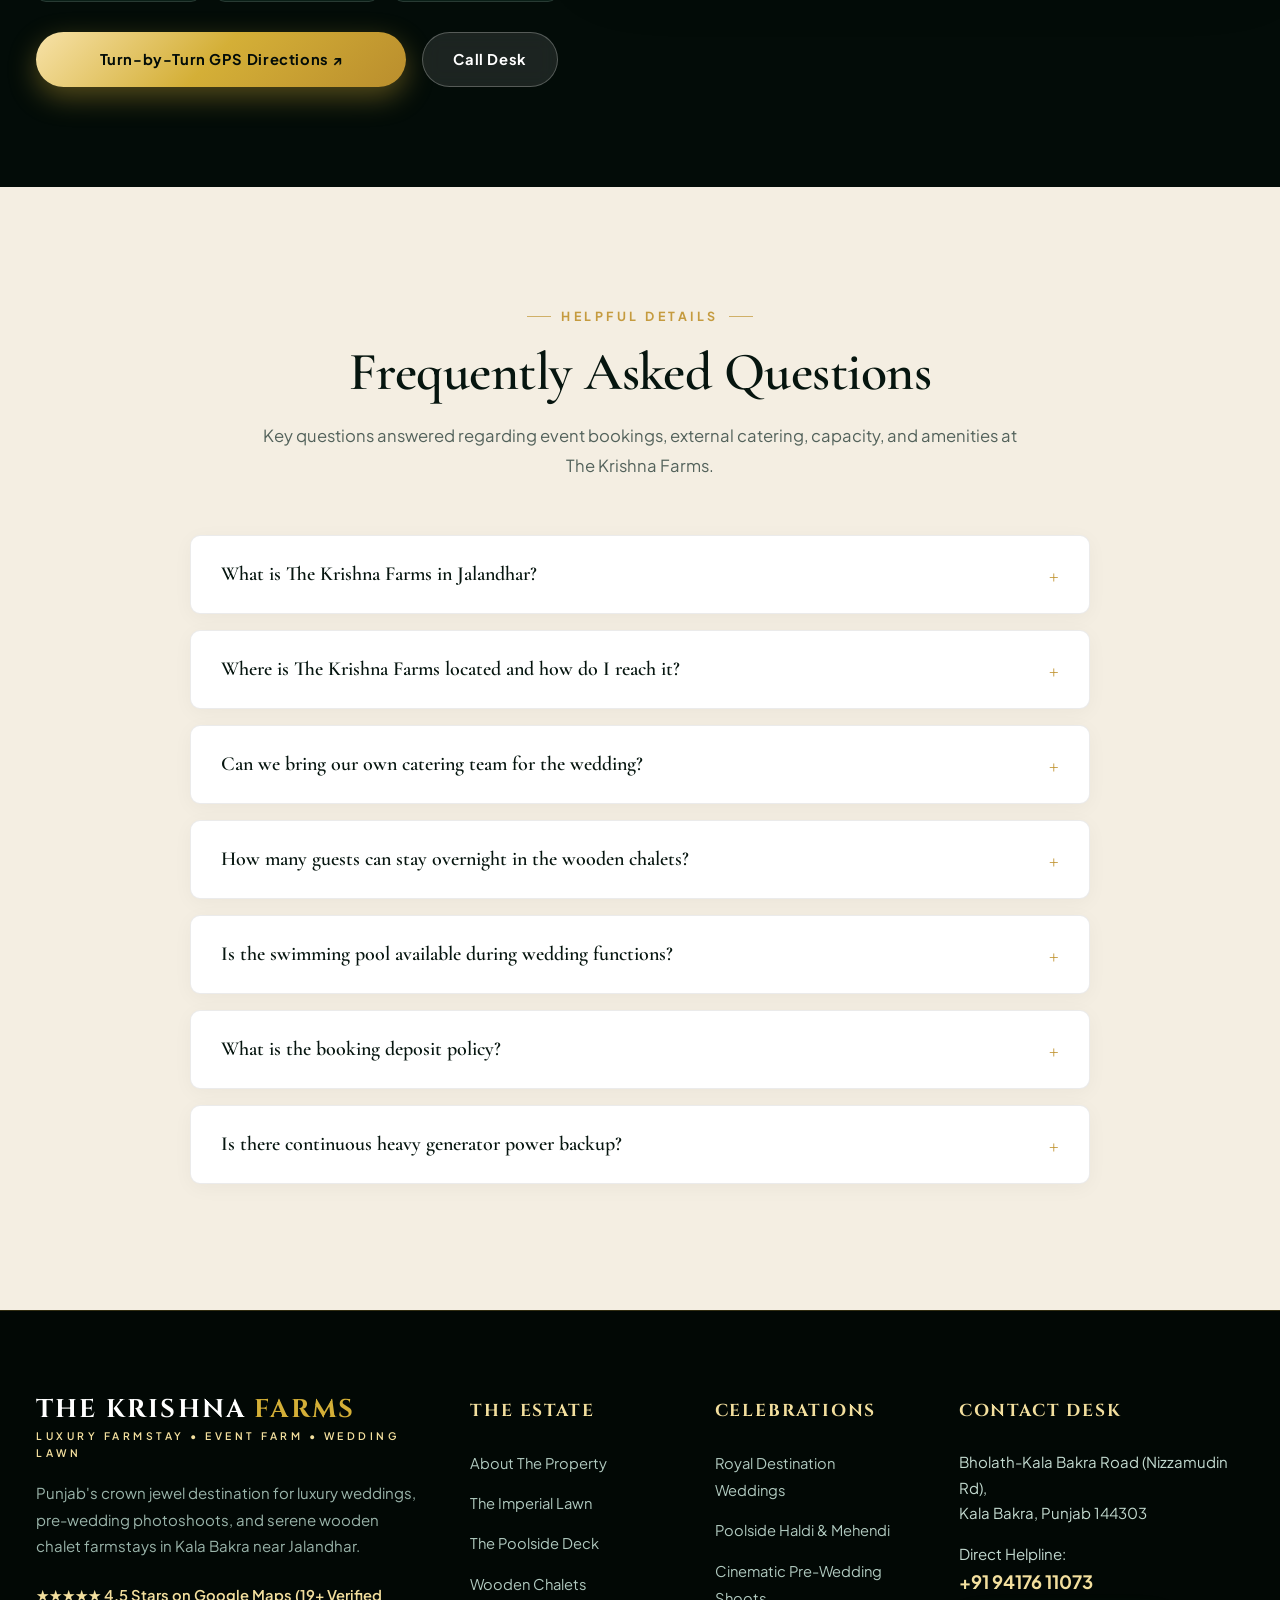
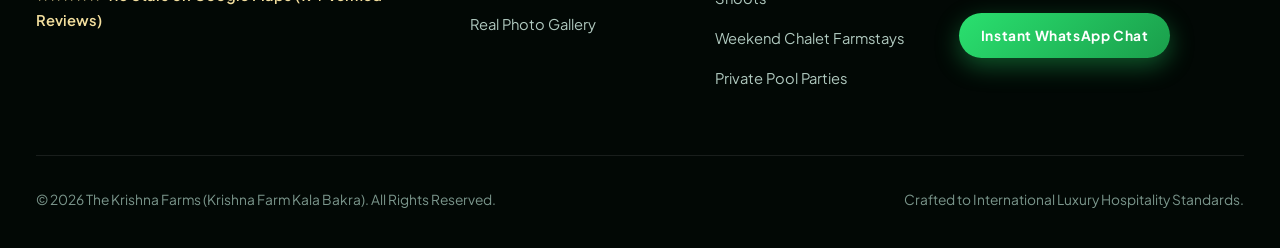
==== commit c7a53f86: "SEO Overhaul: Add brand to H1, entity Schema.org with Google CID, geo tags, and optimized sitemap" ====
--- a/index.html
+++ b/index.html
@@ -6,25 +6,40 @@
   
   <!-- Primary SEO Meta Tags -->
   <title>The Krishna Farms | Luxury Farmhouse, Grand Wedding Estate &amp; Wooden Cottages in Jalandhar</title>
-  <meta name="description" content="Welcome to The Krishna Farms, Kala Bakra, Jalandhar. Premier luxury destination wedding farm, sprawling open-air party lawn, crystal swimming pool, and authentic wooden farmstay chalets from ₹3,990/night. Call +91 94176 11073.">
-  <meta name="keywords" content="The Krishna Farms, Krishna Farm Jalandhar, Krishna Farm Kala Bakra, Best farmhouse in Jalandhar, luxury wedding farm Jalandhar, marriage lawn Jalandhar, farm with swimming pool in Jalandhar, wooden cottages Punjab, farmstay Jalandhar, pre-wedding shoot location Punjab">
+  <meta name="description" content="The Krishna Farms (Krishna Farm Kala Bakra, Jalandhar) is Punjab's premier luxury wedding farm, 1,000+ guest party lawn, swimming pool, and authentic wooden farmstay chalets from ₹3,990/night. Call +91 94176 11073.">
+  <meta name="keywords" content="The Krishna Farms, Krishna Farm, Krishna Farms, Krishna Farm Jalandhar, Krishna Farm Kala Bakra, The Krishna Farms Jalandhar, Best farmhouse in Jalandhar, luxury wedding farm Jalandhar, marriage lawn Jalandhar, farmhouse with swimming pool in Jalandhar, wooden cottages Punjab, farmstay Jalandhar, pre-wedding shoot location Punjab, Bholath wedding resort">
   <meta name="author" content="The Krishna Farms">
   <meta name="robots" content="index, follow, max-image-preview:large, max-snippet:-1, max-video-preview:-1">
   <link rel="canonical" href="https://thekrishnafarms.com/">
 
-  <!-- Open Graph / WhatsApp / Social Sharing -->
+  <!-- Search Engine Verification -->
+  <meta name="google-site-verification" content="google4006931adf96a911">
+
+  <!-- Geo-Targeting & Local SEO Meta Tags -->
+  <meta name="geo.region" content="IN-PB">
+  <meta name="geo.placename" content="Kala Bakra, Jalandhar, Punjab">
+  <meta name="geo.position" content="31.476771;75.621425">
+  <meta name="ICBM" content="31.476771, 75.621425">
+
+  <!-- Open Graph / WhatsApp / Facebook Social Sharing -->
   <meta property="og:type" content="website">
+  <meta property="og:site_name" content="The Krishna Farms">
   <meta property="og:url" content="https://thekrishnafarms.com/">
   <meta property="og:title" content="The Krishna Farms | Luxury Wedding Farm &amp; Farmstay in Jalandhar">
-  <meta property="og:description" content="Experience royal celebrations at The Krishna Farms, Kala Bakra, Jalandhar. Lush manicured lawns, handcrafted wooden cottages, crystal pool deck, and authentic Punjabi hospitality. Call +91 94176 11073.">
-  <meta property="og:image" content="assets/farm_cottages_panoramic.jpg">
+  <meta property="og:description" content="Experience royal celebrations at The Krishna Farms (Krishna Farm Kala Bakra, Jalandhar). 1,000+ guest lawn, swimming pool, and authentic wooden chalets from ₹3,990/night. Call +91 94176 11073.">
+  <meta property="og:image" content="https://thekrishnafarms.com/assets/farm_cottages_panoramic.jpg">
+  <meta property="og:image:secure_url" content="https://thekrishnafarms.com/assets/farm_cottages_panoramic.jpg">
+  <meta property="og:image:type" content="image/jpeg">
+  <meta property="og:image:width" content="1200">
+  <meta property="og:image:height" content="630">
+  <meta property="og:image:alt" content="The Krishna Farms luxury wooden chalets and royal wedding lawn in Kala Bakra Jalandhar">
   <meta property="og:locale" content="en_IN">
 
   <!-- Twitter Card -->
   <meta name="twitter:card" content="summary_large_image">
-  <meta name="twitter:title" content="The Krishna Farms - Luxury Farmstay &amp; Wedding Estate">
-  <meta name="twitter:description" content="Sprawling green lawns, pool deck, wooden cottages, and royal hospitality at Kala Bakra, Jalandhar, Punjab. Call +91 94176 11073.">
-  <meta name="twitter:image" content="assets/farm_cottages_panoramic.jpg">
+  <meta name="twitter:title" content="The Krishna Farms - Luxury Farmstay &amp; Wedding Estate Jalandhar">
+  <meta name="twitter:description" content="The Krishna Farms in Kala Bakra, near Jalandhar: Sprawling green lawns, pool deck, wooden chalets, and royal celebrations. Call +91 94176 11073.">
+  <meta name="twitter:image" content="https://thekrishnafarms.com/assets/farm_cottages_panoramic.jpg">
 
   <!-- Google Fonts Preconnect -->
   <link rel="preconnect" href="https://fonts.googleapis.com">
@@ -36,25 +51,36 @@
   <!-- Favicon -->
   <link rel="icon" type="image/svg+xml" href="data:image/svg+xml,<svg xmlns='http://www.w3.org/2000/svg' viewBox='0 0 100 100'><text y='.9em' font-size='90'>🌿</text></svg>">
 
-  <!-- Schema.org JSON-LD Structured Data for Local Business & Farm -->
+  <!-- Schema.org JSON-LD Structured Data for Local Business, Venue & Knowledge Graph -->
   <script type="application/ld+json">
   {
     "@context": "https://schema.org",
     "@graph": [
       {
-        "@type": ["EventVenue", "LodgingBusiness"],
+        "@type": ["EventVenue", "LodgingBusiness", "LocalBusiness", "Resort"],
         "@id": "https://thekrishnafarms.com/#business",
         "name": "The Krishna Farms",
-        "alternateName": ["Krishna Farm", "Krishna Farm Kala Bakra", "The Krishna Farms Jalandhar"],
+        "alternateName": [
+          "Krishna Farm",
+          "Krishna Farms",
+          "Krishna Farm Kala Bakra",
+          "The Krishna Farms Kala Bakra",
+          "Krishna Farm Jalandhar",
+          "The Krishna Farms Jalandhar"
+        ],
         "url": "https://thekrishnafarms.com/",
         "logo": "https://thekrishnafarms.com/assets/farm_cottages_panoramic.jpg",
         "image": [
-          "assets/farm_cottages_panoramic.jpg",
-          "assets/farm_cottages_evening.jpg",
-          "assets/farm_swimming_pool.jpg",
-          "assets/farm_royal_gate.jpg"
+          "https://thekrishnafarms.com/assets/farm_cottages_panoramic.jpg",
+          "https://thekrishnafarms.com/assets/farm_cottages_evening.jpg",
+          "https://thekrishnafarms.com/assets/farm_swimming_pool.jpg",
+          "https://thekrishnafarms.com/assets/farm_royal_gate.jpg",
+          "https://thekrishnafarms.com/assets/farm_wedding_lawn.jpg",
+          "https://thekrishnafarms.com/assets/farm_master_suite.jpg",
+          "https://thekrishnafarms.com/assets/farm_suite_ceiling.jpg",
+          "https://thekrishnafarms.com/assets/farm_suite_deluxe.jpg"
         ],
-        "description": "The Krishna Farms is Punjab's premier luxury wedding farm, party lawn, and farmstay located on Bholath-Kala Bakra Road near Jalandhar. Featuring authentic wooden chalets, swimming pool, and sprawling landscaped lawns for 1000+ guests.",
+        "description": "The Krishna Farms is Punjab's premier luxury wedding farm, party lawn, and farmstay located on Bholath-Kala Bakra Road near Jalandhar. Featuring authentic wooden chalets, crystal swimming pool, and sprawling landscaped lawns for 1000+ guests.",
         "telephone": "+91-9417611073",
         "priceRange": "₹3,990 - ₹2,50,000",
         "currenciesAccepted": "INR",
@@ -72,7 +98,11 @@
           "latitude": 31.4767713,
           "longitude": 75.6214251
         },
-        "hasMap": "https://maps.google.com/?q=31.4767713,75.6214251",
+        "hasMap": "https://www.google.com/maps/place/Krishna+Farm/@31.4767713,75.6214251,17z/data=!4m6!3m5!1s0x391a55601198fdd1:0x2ca9aba401c0f0ae!8m2!3d31.4767713!4d75.6214251!16s%2Fg%2F11b6_60x6j",
+        "sameAs": [
+          "https://www.google.com/maps/place/Krishna+Farm/@31.4767713,75.6214251,17z/data=!4m6!3m5!1s0x391a55601198fdd1:0x2ca9aba401c0f0ae!8m2!3d31.4767713!4d75.6214251!16s%2Fg%2F11b6_60x6j",
+          "https://maps.google.com/?cid=3218320492812079278"
+        ],
         "aggregateRating": {
           "@type": "AggregateRating",
           "ratingValue": "4.5",
@@ -84,10 +114,10 @@
           { "@type": "LocationFeatureSpecification", "name": "Swimming Pool", "value": true },
           { "@type": "LocationFeatureSpecification", "name": "Grand Wedding Lawn (1000+ Capacity)", "value": true },
           { "@type": "LocationFeatureSpecification", "name": "Eco-Luxury Wooden Chalets", "value": true },
-          { "@type": "LocationFeatureSpecification", "name": "Free Valet Parking", "value": true },
+          { "@type": "LocationFeatureSpecification", "name": "Free Valet Parking for 300+ Vehicles", "value": true },
           { "@type": "LocationFeatureSpecification", "name": "Pre-Wedding Shoot Location", "value": true },
           { "@type": "LocationFeatureSpecification", "name": "Air Conditioned Cottages", "value": true },
-          { "@type": "LocationFeatureSpecification", "name": "Power Backup & DG Sets", "value": true }
+          { "@type": "LocationFeatureSpecification", "name": "100% DG Genset Power Backup", "value": true }
         ],
         "openingHoursSpecification": [
           {
@@ -99,15 +129,75 @@
         ]
       },
       {
+        "@type": "WebSite",
+        "@id": "https://thekrishnafarms.com/#website",
+        "url": "https://thekrishnafarms.com/",
+        "name": "The Krishna Farms",
+        "alternateName": [
+          "Krishna Farm",
+          "Krishna Farms",
+          "The Krishna Farms Jalandhar",
+          "Krishna Farm Kala Bakra"
+        ],
+        "publisher": {
+          "@id": "https://thekrishnafarms.com/#business"
+        },
+        "inLanguage": "en-IN"
+      },
+      {
+        "@type": "BreadcrumbList",
+        "@id": "https://thekrishnafarms.com/#breadcrumbs",
+        "itemListElement": [
+          {
+            "@type": "ListItem",
+            "position": 1,
+            "name": "Home",
+            "item": "https://thekrishnafarms.com/"
+          },
+          {
+            "@type": "ListItem",
+            "position": 2,
+            "name": "About Estate",
+            "item": "https://thekrishnafarms.com/#about"
+          },
+          {
+            "@type": "ListItem",
+            "position": 3,
+            "name": "Venues & Chalets",
+            "item": "https://thekrishnafarms.com/#venues"
+          },
+          {
+            "@type": "ListItem",
+            "position": 4,
+            "name": "Photo Gallery",
+            "item": "https://thekrishnafarms.com/#gallery"
+          },
+          {
+            "@type": "ListItem",
+            "position": 5,
+            "name": "Location & Directions",
+            "item": "https://thekrishnafarms.com/#location"
+          }
+        ]
+      },
+      {
         "@type": "FAQPage",
         "@id": "https://thekrishnafarms.com/#faq",
         "mainEntity": [
           {
             "@type": "Question",
-            "name": "Where is The Krishna Farms located?",
+            "name": "What is The Krishna Farms in Jalandhar?",
             "acceptedAnswer": {
               "@type": "Answer",
-              "text": "The Krishna Farms is located on Bholath-Kala Bakra Road (Nizzamudin Road), Kala Bakra, Punjab 144303, just 20 minutes from the Jalandhar bypass."
+              "text": "The Krishna Farms (also known as Krishna Farm Kala Bakra) is a premier luxury destination wedding farm, party lawn, swimming pool venue, and wooden chalet farmstay retreat situated 20 minutes from Jalandhar Bypass, Punjab."
+            }
+          },
+          {
+            "@type": "Question",
+            "name": "Where is The Krishna Farms located and how do I reach it?",
+            "acceptedAnswer": {
+              "@type": "Answer",
+              "text": "The Krishna Farms is located on Bholath-Kala Bakra Road (Nizzamudin Road), Kala Bakra, Punjab 144303. It is 20 minutes from Jalandhar Bypass, 25 minutes from Jalandhar City Railway Station, and 55 minutes from Amritsar International Airport."
             }
           },
           {
@@ -115,7 +205,31 @@
             "name": "What is the direct phone number to book The Krishna Farms?",
             "acceptedAnswer": {
               "@type": "Answer",
-              "text": "You can directly call or WhatsApp our venue manager at +91 94176 11073 for bookings and site visits."
+              "text": "You can directly call or WhatsApp our venue manager at +91 94176 11073 for bookings, wedding lawn inquiries, and chalet reservations."
+            }
+          },
+          {
+            "@type": "Question",
+            "name": "Can we bring our own catering team for weddings at The Krishna Farms?",
+            "acceptedAnswer": {
+              "@type": "Answer",
+              "text": "Yes! While we provide authentic royal Punjabi and multi-cuisine in-house catering, clients are welcome to bring their preferred external catering teams upon prior approval."
+            }
+          },
+          {
+            "@type": "Question",
+            "name": "What is the guest capacity of the wedding lawn at The Krishna Farms?",
+            "acceptedAnswer": {
+              "@type": "Answer",
+              "text": "The Imperial Wedding Lawn at The Krishna Farms easily accommodates 1,000+ guests for grand weddings, receptions, and large gatherings, with parking space for 300+ vehicles."
+            }
+          },
+          {
+            "@type": "Question",
+            "name": "What are the rates for wooden chalet stays at Krishna Farm?",
+            "acceptedAnswer": {
+              "@type": "Answer",
+              "text": "Authentic eco-luxury wooden chalets start from ₹3,990 per night, featuring split air conditioning, king bedding, modern attached ensuite bathrooms, and serene countryside views."
             }
           }
         ]
@@ -224,12 +338,12 @@
       </div>
 
       <h1 class="hero-headline">
-        Punjab’s Premier Luxury Farmstay &amp; <br>
-        <span class="gold-text">Royal Wedding Destination</span>
+        <span class="brand-title-accent">The Krishna Farms</span>
+        <span class="hero-headline-sub">Punjab’s Premier Luxury Farmstay &amp; Royal Wedding Destination</span>
       </h1>
 
       <p class="hero-lead">
-        Sprawling manicured emerald lawns, authentic solid-timber chalets, a crystal-clear swimming pool deck, and legendary Punjabi hospitality. Designed for regal destination weddings, cinematic photoshoots, and peaceful countryside weekend retreats.
+        Welcome to <strong>The Krishna Farms</strong> (Krishna Farm Kala Bakra, Jalandhar) — featuring sprawling manicured emerald lawns for 1,000+ guests, authentic solid-timber wooden chalets from ₹3,990/night, an azure swimming pool deck, and legendary Punjabi hospitality for royal destination weddings, private events, and serene countryside retreats.
       </p>
 
       <div class="hero-cta-group">
@@ -382,14 +496,14 @@
         <!-- Venue 1: Imperial Wedding Lawn -->
         <article class="venue-card-item reveal-on-scroll">
           <div class="venue-visual-frame">
-            <img src="assets/farm_wedding_lawn.jpg" alt="The Imperial Wedding Lawn at Krishna Farm" loading="lazy">
+            <img src="assets/farm_wedding_lawn.jpg" alt="The Krishna Farms grand imperial wedding lawn in Kala Bakra Jalandhar" loading="lazy">
             <span class="venue-pill-badge">Weddings &amp; Receptions</span>
             <span class="venue-guest-pill">1,000+ Guests</span>
           </div>
           <div class="venue-body">
             <h3 class="venue-title">The Grand Imperial Lawn &amp; Walkways</h3>
             <p class="venue-narrative">
-              A vast natural emerald carpet lawn surrounded by boundary walls and ornamental trees. Perfect for royal stages, flower-adorned mandaps, dramatic fireworks, and grand banquet layouts under starry skies.
+              A vast natural emerald carpet lawn surrounded by boundary walls and ornamental trees at The Krishna Farms. Perfect for royal stages, flower-adorned mandaps, dramatic fireworks, and grand banquet layouts under starry skies.
             </p>
             <div class="venue-pills-wrap">
               <span class="venue-micro-tag">Natural Green Turf</span>
@@ -405,14 +519,14 @@
         <!-- Venue 2: Poolside Oasis -->
         <article class="venue-card-item reveal-on-scroll">
           <div class="venue-visual-frame">
-            <img src="assets/farm_swimming_pool.jpg" alt="Crystal Swimming Pool Deck at The Krishna Farms" loading="lazy">
+            <img src="assets/farm_swimming_pool.jpg" alt="The Krishna Farms azure swimming pool and cabana party deck in Jalandhar" loading="lazy">
             <span class="venue-pill-badge">Haldi • Mehendi • Cocktails</span>
             <span class="venue-guest-pill">200 Guests</span>
           </div>
           <div class="venue-body">
             <h3 class="venue-title">The Poolside Oasis &amp; Cabana Deck</h3>
             <p class="venue-narrative">
-              An azure swimming pool flanked by sun-deck tiles, red-brick changing cabanas, and manicured flora. The premier venue choice in Jalandhar for sunlit Haldi splashes, boho Mehendi setups, and evening sundowners.
+              An azure swimming pool flanked by sun-deck tiles, red-brick changing cabanas, and manicured flora. The premier venue choice in Jalandhar at The Krishna Farms for sunlit Haldi splashes, boho Mehendi setups, and evening sundowners.
             </p>
             <div class="venue-pills-wrap">
               <span class="venue-micro-tag">Crystal Clear Water</span>
@@ -428,14 +542,14 @@
         <!-- Venue 3: Eco Wooden Chalets -->
         <article class="venue-card-item reveal-on-scroll">
           <div class="venue-visual-frame">
-            <img src="assets/farm_cottages_evening.jpg" alt="Authentic Eco-Luxury Wooden Chalets at Krishna Farm" loading="lazy">
+            <img src="assets/farm_cottages_evening.jpg" alt="The Krishna Farms luxury wooden cottages and chalets in Kala Bakra Jalandhar" loading="lazy">
             <span class="venue-pill-badge">Farmstay • From ₹3,990/Night</span>
             <span class="venue-guest-pill">Overnight Stay</span>
           </div>
           <div class="venue-body">
             <h3 class="venue-title">Eco-Luxury Wooden Chalets &amp; Suites</h3>
             <p class="venue-narrative">
-              Authentic handcrafted timber cottages featuring plush king bedding, split air conditioning, modern attached ensuite bathrooms, and private front verandahs gazing out into lush greenery.
+              Authentic handcrafted timber cottages at The Krishna Farms featuring plush king bedding, split air conditioning, modern attached ensuite bathrooms, and private front verandahs gazing out into lush greenery.
             </p>
             <div class="venue-pills-wrap">
               <span class="venue-micro-tag">100% Solid Timber Wood</span>
@@ -458,7 +572,7 @@
         <span class="luxury-tag">Authentic Experience</span>
         <h2 class="section-title">Real Photography from The Krishna Farms</h2>
         <p class="section-desc">
-          Explore genuine, unretouched photographs captured directly at our farm in Kala Bakra, Jalandhar. See our real wooden chalets, swimming pool, luxury suites, and lush grounds.
+          Explore genuine, unretouched photographs captured directly at The Krishna Farms (Krishna Farm Kala Bakra, Jalandhar). See our real wooden chalets, swimming pool, luxury suites, and lush grounds.
         </p>
       </div>
 
@@ -473,8 +587,8 @@
       <!-- Gallery Grid: 8 Real Authentic Photos, Zero Stock, Zero Duplicates -->
       <div class="gallery-masonry-grid" id="estateGallery">
         <!-- Photo 1: Panoramic Wooden Cottages & Gazebo -->
-        <div class="gallery-box-item" data-category="chalets lawn" data-src="assets/farm_cottages_panoramic.jpg" data-caption="Panoramic daylight view of handcrafted wooden cottages, green lawns, palm trees, and garden pagoda gazebo">
-          <img src="assets/farm_cottages_panoramic.jpg" alt="Handcrafted Wooden Cottages and Garden Gazebo Panorama" loading="lazy">
+        <div class="gallery-box-item" data-category="chalets lawn" data-src="assets/farm_cottages_panoramic.jpg" data-caption="The Krishna Farms: Panoramic view of handcrafted wooden cottages, green lawns, palm trees, and garden pagoda gazebo in Kala Bakra Jalandhar">
+          <img src="assets/farm_cottages_panoramic.jpg" alt="The Krishna Farms authentic wooden chalets and garden gazebo panorama in Kala Bakra" loading="lazy">
           <div class="gallery-hover-overlay">
             <h4 class="gallery-item-title">Wooden Cottages &amp; Gazebo</h4>
             <span class="gallery-action-tag">Click to expand ↗</span>
@@ -482,8 +596,8 @@
         </div>
 
         <!-- Photo 2: Evening Illuminated Cottages -->
-        <div class="gallery-box-item" data-category="chalets" data-src="assets/farm_cottages_evening.jpg" data-caption="Handcrafted wooden chalets and cottages illuminated with warm festive lights and palm trees at dusk">
-          <img src="assets/farm_cottages_evening.jpg" alt="Illuminated Wooden Cottages at Twilight" loading="lazy">
+        <div class="gallery-box-item" data-category="chalets" data-src="assets/farm_cottages_evening.jpg" data-caption="The Krishna Farms: Handcrafted wooden chalets illuminated with warm festive lights and palm trees at dusk">
+          <img src="assets/farm_cottages_evening.jpg" alt="The Krishna Farms luxury illuminated wooden cottages at dusk in Punjab" loading="lazy">
           <div class="gallery-hover-overlay">
             <h4 class="gallery-item-title">Illuminated Cottages at Dusk</h4>
             <span class="gallery-action-tag">Click to expand ↗</span>
@@ -491,8 +605,8 @@
         </div>
 
         <!-- Photo 3: Swimming Pool Deck -->
-        <div class="gallery-box-item" data-category="pool" data-src="assets/farm_swimming_pool.jpg" data-caption="Outdoor crystal swimming pool with sun deck tiles, poolside loungers, and red-brick changing cabana">
-          <img src="assets/farm_swimming_pool.jpg" alt="Crystal Swimming Pool Deck and Cabana" loading="lazy">
+        <div class="gallery-box-item" data-category="pool" data-src="assets/farm_swimming_pool.jpg" data-caption="The Krishna Farms: Outdoor crystal swimming pool with sun deck tiles, poolside loungers, and red-brick changing cabana">
+          <img src="assets/farm_swimming_pool.jpg" alt="The Krishna Farms crystal swimming pool deck and cabana in Jalandhar" loading="lazy">
           <div class="gallery-hover-overlay">
             <h4 class="gallery-item-title">Crystal Pool &amp; Cabana Deck</h4>
             <span class="gallery-action-tag">Click to expand ↗</span>
@@ -500,8 +614,8 @@
         </div>
 
         <!-- Photo 4: Grand Royal Heritage Gate -->
-        <div class="gallery-box-item" data-category="lawn" data-src="assets/farm_royal_gate.jpg" data-caption="Majestic arched brick and carved wooden estate entrance gate illuminated with nighttime ambient lights">
-          <img src="assets/farm_royal_gate.jpg" alt="Grand Royal Carved Brick and Wooden Entrance Gate" loading="lazy">
+        <div class="gallery-box-item" data-category="lawn" data-src="assets/farm_royal_gate.jpg" data-caption="The Krishna Farms: Majestic arched brick and carved wooden estate entrance gate illuminated with nighttime ambient lights">
+          <img src="assets/farm_royal_gate.jpg" alt="The Krishna Farms royal carved brick and wooden entrance gate in Kala Bakra" loading="lazy">
           <div class="gallery-hover-overlay">
             <h4 class="gallery-item-title">Grand Heritage Entrance Gate</h4>
             <span class="gallery-action-tag">Click to expand ↗</span>
@@ -509,8 +623,8 @@
         </div>
 
         <!-- Photo 5: Manicured Wedding Lawn -->
-        <div class="gallery-box-item" data-category="lawn" data-src="assets/farm_wedding_lawn.jpg" data-caption="Sprawling open-air party lawn with ornamental cypress trees and heritage fort-style red wall">
-          <img src="assets/farm_wedding_lawn.jpg" alt="Sprawling Emerald Party Lawn and Red Fortress Wall" loading="lazy">
+        <div class="gallery-box-item" data-category="lawn" data-src="assets/farm_wedding_lawn.jpg" data-caption="The Krishna Farms: Sprawling open-air wedding party lawn with ornamental cypress trees and heritage fort-style red wall">
+          <img src="assets/farm_wedding_lawn.jpg" alt="The Krishna Farms sprawling emerald wedding lawn and red fortress wall" loading="lazy">
           <div class="gallery-hover-overlay">
             <h4 class="gallery-item-title">Emerald Wedding Lawn</h4>
             <span class="gallery-action-tag">Click to expand ↗</span>
@@ -518,8 +632,8 @@
         </div>
 
         <!-- Photo 6: Master Bedroom Suite -->
-        <div class="gallery-box-item" data-category="chalets" data-src="assets/farm_master_suite.jpg" data-caption="Luxury cottage master bedroom suite with timber-panel feature wall, velvet lounge couch, and king bed">
-          <img src="assets/farm_master_suite.jpg" alt="Luxury Master Cottage Bedroom Suite with Wood Wall" loading="lazy">
+        <div class="gallery-box-item" data-category="chalets" data-src="assets/farm_master_suite.jpg" data-caption="The Krishna Farms: Luxury cottage master bedroom suite with timber-panel feature wall, velvet lounge couch, and king bed">
+          <img src="assets/farm_master_suite.jpg" alt="The Krishna Farms luxury master bedroom chalet suite interior" loading="lazy">
           <div class="gallery-hover-overlay">
             <h4 class="gallery-item-title">Master Suite Bedroom</h4>
             <span class="gallery-action-tag">Click to expand ↗</span>
@@ -527,8 +641,8 @@
         </div>
 
         <!-- Photo 7: Designer Ceiling Suite -->
-        <div class="gallery-box-item" data-category="chalets" data-src="assets/farm_suite_ceiling.jpg" data-caption="Spacious cottage suite featuring recessed architectural ceiling lights, air conditioning, and plush seating">
-          <img src="assets/farm_suite_ceiling.jpg" alt="Executive Suite with Designer Ceiling Lighting" loading="lazy">
+        <div class="gallery-box-item" data-category="chalets" data-src="assets/farm_suite_ceiling.jpg" data-caption="The Krishna Farms: Spacious cottage suite featuring recessed architectural ceiling lights, air conditioning, and plush seating">
+          <img src="assets/farm_suite_ceiling.jpg" alt="The Krishna Farms executive suite chalet interior with designer ceiling" loading="lazy">
           <div class="gallery-hover-overlay">
             <h4 class="gallery-item-title">Executive Suite Interior</h4>
             <span class="gallery-action-tag">Click to expand ↗</span>
@@ -536,8 +650,8 @@
         </div>
 
         <!-- Photo 8: Deluxe AC Room Suite -->
-        <div class="gallery-box-item" data-category="chalets" data-src="assets/farm_suite_deluxe.jpg" data-caption="Air-conditioned deluxe double bedroom chalet suite with contemporary interiors and comfortable furnishings">
-          <img src="assets/farm_suite_deluxe.jpg" alt="Deluxe Double Bedroom Cottage Suite" loading="lazy">
+        <div class="gallery-box-item" data-category="chalets" data-src="assets/farm_suite_deluxe.jpg" data-caption="The Krishna Farms: Air-conditioned deluxe double bedroom chalet suite with contemporary interiors and comfortable furnishings">
+          <img src="assets/farm_suite_deluxe.jpg" alt="The Krishna Farms deluxe air conditioned cottage stay room in Jalandhar" loading="lazy">
           <div class="gallery-hover-overlay">
             <h4 class="gallery-item-title">Deluxe Cottage Room</h4>
             <span class="gallery-action-tag">Click to expand ↗</span>
@@ -622,9 +736,9 @@
         <!-- Guidance Card -->
         <div class="maps-guidance-card">
           <div class="maps-location-pill">📍 GPS Verified Location</div>
-          <h2 class="section-title">Visit The Krishna Farms</h2>
+          <h2 class="section-title">Visit The Krishna Farms (Krishna Farm Kala Bakra)</h2>
           <p class="section-desc" style="margin-bottom:0;">
-            Conveniently situated on Bholath-Kala Bakra Road with wide road access suitable for luxury wedding cavalcades, tour coaches, and private cars.
+            The Krishna Farms is conveniently situated on Bholath-Kala Bakra Road near Jalandhar with wide road access suitable for luxury wedding cavalcades, tour coaches, and private cars.
           </p>
 
           <div class="official-address-card">
@@ -696,11 +810,31 @@
         <span class="luxury-tag">Helpful Details</span>
         <h2 class="section-title">Frequently Asked Questions</h2>
         <p class="section-desc">
-          Key questions answered regarding event bookings, external catering, capacity, and amenities.
+          Key questions answered regarding event bookings, external catering, capacity, and amenities at The Krishna Farms.
         </p>
       </div>
 
       <div class="faq-box-wrap reveal-on-scroll">
+        <div class="faq-panel-item">
+          <button class="faq-toggle-header">
+            What is The Krishna Farms in Jalandhar?
+            <span class="faq-chevron">+</span>
+          </button>
+          <div class="faq-body-drawer">
+            The Krishna Farms (also widely known as Krishna Farm Kala Bakra) is Punjab's premier luxury wedding estate, open-air party lawn for 1000+ guests, crystal swimming pool venue, and authentic wooden chalet farmstay retreat situated just 20 minutes from the Jalandhar bypass.
+          </div>
+        </div>
+
+        <div class="faq-panel-item">
+          <button class="faq-toggle-header">
+            Where is The Krishna Farms located and how do I reach it?
+            <span class="faq-chevron">+</span>
+          </button>
+          <div class="faq-body-drawer">
+            The Krishna Farms is located on Bholath-Kala Bakra Road (Nizzamudin Road), Kala Bakra, Punjab 144303. It is 20 minutes from the Jalandhar bypass, 25 minutes from Jalandhar City Railway Station, and 55 minutes from Amritsar Airport with smooth road connectivity.
+          </div>
+        </div>
+
         <div class="faq-panel-item">
           <button class="faq-toggle-header">
             Can we bring our own catering team for the wedding?
--- a/styles.css
+++ b/styles.css
@@ -619,13 +619,37 @@
 
 .hero-headline {
   font-family: var(--font-editorial);
-  font-size: clamp(2.6rem, 5.8vw, 4.8rem);
+  font-size: clamp(2.4rem, 5.2vw, 4.4rem);
   font-weight: 600;
-  line-height: 1.1;
+  line-height: 1.15;
   color: #ffffff;
   margin-bottom: 22px;
   text-shadow: 0 4px 30px rgba(0, 0, 0, 0.8);
-  letter-spacing: -0.02em;
+  letter-spacing: -0.01em;
+}
+
+.brand-title-accent {
+  display: block;
+  font-family: var(--font-regal);
+  font-size: clamp(2.2rem, 5.2vw, 4.5rem);
+  font-weight: 800;
+  letter-spacing: 0.05em;
+  text-transform: uppercase;
+  color: #ffffff;
+  background: linear-gradient(135deg, #ffffff 15%, var(--gold-light) 65%, var(--gold-bright) 100%);
+  -webkit-background-clip: text;
+  -webkit-text-fill-color: transparent;
+  margin-bottom: 10px;
+  text-shadow: 0 4px 35px rgba(0, 0, 0, 0.7);
+}
+
+.hero-headline-sub {
+  display: block;
+  font-family: var(--font-editorial);
+  font-size: clamp(1.45rem, 2.9vw, 2.5rem);
+  font-weight: 500;
+  color: var(--gold-light);
+  line-height: 1.25;
 }
 
 .hero-headline em {
